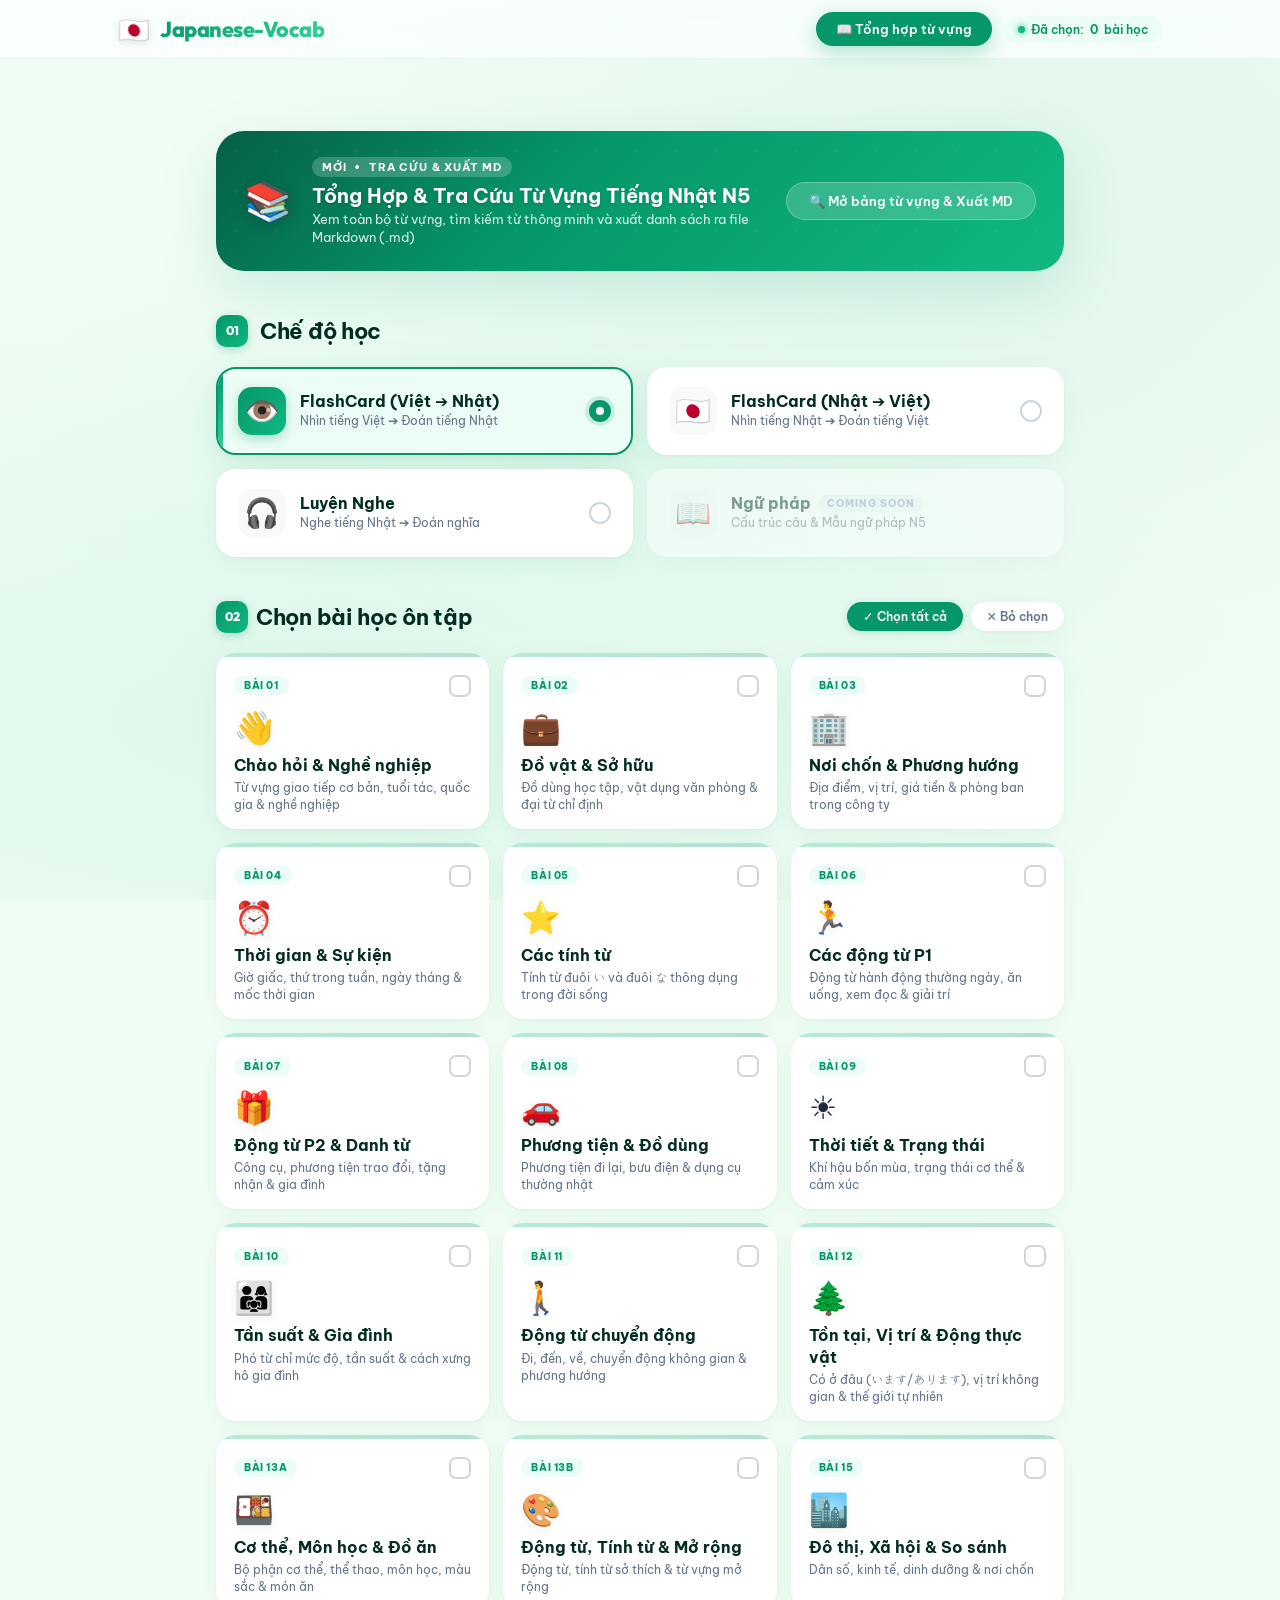
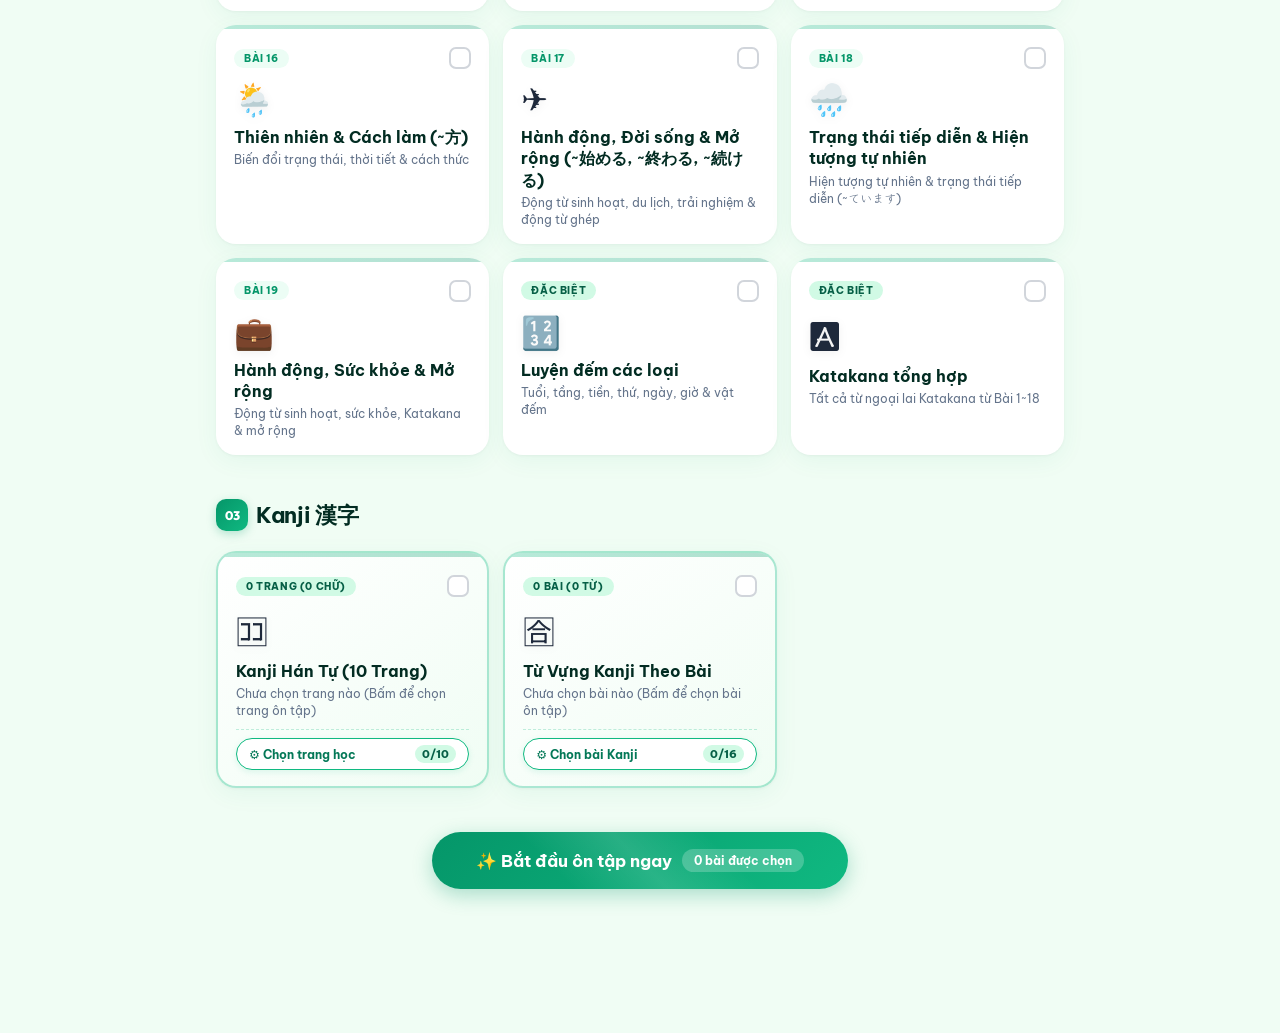
==== index.html @ f149bf81 "feat: cap nhat bo tu vung Kanji theo bai 1-24 chuan tai lieu moi (547 tu)" ====
<!DOCTYPE html>
<html lang="vi">
<head>
    <meta charset="UTF-8">
    <meta name="viewport" content="width=device-width, initial-scale=1.0">
    <title>Japanese-Vocab | Khảo Từ Vựng Tiếng Nhật</title>
    
    <!-- Google Fonts -->
    <link rel="preconnect" href="https://fonts.googleapis.com">
    <link rel="preconnect" href="https://fonts.gstatic.com" crossorigin>
    <link href="https://fonts.googleapis.com/css2?family=Be+Vietnam+Pro:ital,wght@0,400;0,500;0,600;0,700;0,800;1,400&family=Klee+One:wght@400;600&family=Noto+Sans+JP:wght@400;500;700&family=Outfit:wght@500;600;700;800&display=swap" rel="stylesheet">

    <!-- Stylesheet -->
    <link rel="stylesheet" href="css/style.css?v=20261011">

    <!-- Vocabulary Data Files -->
    <script src="js/data/chuong1.js?v=20260903"></script>
    <script src="js/data/chuong2.js?v=20260903"></script>
    <script src="js/data/chuong3.js?v=20260903"></script>
    <script src="js/data/chuong4.js?v=20260908"></script>
    <script src="js/data/chuong5.js?v=20260908"></script>
    <script src="js/data/chuong6.js?v=20260903"></script>
    <script src="js/data/chuong7.js?v=20260903"></script>
    <script src="js/data/chuong8.js?v=20260903"></script>
    <script src="js/data/chuong9.js?v=20260903"></script>
    <script src="js/data/chuong10.js?v=20260903"></script>
    <script src="js/data/chuong11.js?v=20260903"></script>
    <script src="js/data/chuong12.js?v=20260909"></script>
    <script src="js/data/chuong13a.js?v=20260903"></script>
    <script src="js/data/chuong13b.js?v=20260909"></script>
    <script src="js/data/chuong15.js?v=20260903"></script>
    <script src="js/data/chuong16.js?v=20260903"></script>
    <script src="js/data/chuong17.js?v=20260914"></script>
    <script src="js/data/chuong18.js?v=20260915"></script>
    <script src="js/data/chuong19.js?v=20260917"></script>
    <script src="js/data/dem.js?v=20260903"></script>
    <script src="js/data/kanji0.js?v=20260903"></script>
    <script src="js/data/kanji1.js?v=20260903"></script>
    <script src="js/data/kanji2.js?v=20260903"></script>
    <script src="js/data/kanji3.js?v=20260903"></script>
    <script src="js/data/kanji4.js?v=20260903"></script>
    <script src="js/data/kanji5.js?v=20260903"></script>
    <script src="js/data/kanji6.js?v=20260903"></script>
    <script src="js/data/kanji7.js?v=20260903"></script>
    <script src="js/data/kanji8.js?v=20260903"></script>
    <script src="js/data/kanji9.js?v=20260923"></script>
    <script src="js/data/kanji_lessons.js?v=20261011"></script>
    <script src="js/data/kata.js?v=20260903"></script>
    <script src="js/data/chapters.js?v=20261011"></script>
    <script src="js/kanji-hub.js?v=20260908"></script>
    <script src="js/kanji-lesson-hub.js?v=20261011"></script>
</head>
<body>

<!-- Header Navigation -->
<header class="app-header">
    <div class="header-container">
        <div class="brand">
            <span class="brand-logo">🇯🇵</span>
            <h1 class="brand-name">Japanese-Vocab</h1>
        </div>
        <div class="header-right">
            <button type="button" class="nav-vocab-btn" onclick="openVocabSummaryModal()" title="Tra cứu từ vựng & Xuất MD">
                📖 Tổng hợp từ vựng
            </button>
            <div class="header-status" id="selected-count-badge">
                <span class="status-dot"></span> Đã chọn: <strong id="count-num">0</strong> bài học
            </div>
        </div>
    </div>
</header>

<div class="container">
    <!-- Menu View -->
    <div class="menu-container" id="menu">
        
        <!-- Summary Quick Banner -->
        <div class="vocab-summary-banner" onclick="openVocabSummaryModal()">
            <div class="banner-icon-wrap">📚</div>
            <div class="banner-info">
                <div class="banner-badge flex-align gap-8">
                    <span>MỚI</span>
                    <span>•</span>
                    <span>Tra cứu & Xuất MD</span>
                </div>
                <h3 class="banner-title">Tổng Hợp & Tra Cứu Từ Vựng Tiếng Nhật N5</h3>
                <p class="banner-desc">Xem toàn bộ từ vựng, tìm kiếm từ thông minh và xuất danh sách ra file Markdown (.md)</p>
            </div>
            <button type="button" class="banner-action-btn">🔍 Mở bảng từ vựng & Xuất MD</button>
        </div>

        <!-- Section 1: Mode Selection -->
        <div class="section-block">
            <div class="section-title-wrap">
                <span class="section-badge">01</span>
                <h3 class="section-heading">Chế độ học</h3>
            </div>
            
            <div class="mode-grid">
                <!-- Mode 1: VN -> JP -->
                <label class="mode-card active">
                    <input type="radio" name="studyMode" value="flashcard" checked onchange="updateSelectedCount()">
                    <div class="mode-card-inner">
                        <div class="mode-icon">👁️</div>
                        <div class="mode-info">
                            <div class="mode-title">FlashCard (Việt ➔ Nhật)</div>
                            <div class="mode-desc">Nhìn tiếng Việt ➔ Đoán tiếng Nhật</div>
                        </div>
                        <div class="radio-indicator"></div>
                    </div>
                </label>
                
                <!-- Mode 2: JP -> VN -->
                <label class="mode-card">
                    <input type="radio" name="studyMode" value="jp_to_vn" onchange="updateSelectedCount()">
                    <div class="mode-card-inner">
                        <div class="mode-icon">🇯🇵</div>
                        <div class="mode-info">
                            <div class="mode-title">FlashCard (Nhật ➔ Việt)</div>
                            <div class="mode-desc">Nhìn tiếng Nhật ➔ Đoán tiếng Việt</div>
                        </div>
                        <div class="radio-indicator"></div>
                    </div>
                </label>

                <!-- Mode 3: Listening -->
                <label class="mode-card">
                    <input type="radio" name="studyMode" value="listening" onchange="updateSelectedCount()">
                    <div class="mode-card-inner">
                        <div class="mode-icon">🎧</div>
                        <div class="mode-info">
                            <div class="mode-title">Luyện Nghe</div>
                            <div class="mode-desc">Nghe tiếng Nhật ➔ Đoán nghĩa</div>
                        </div>
                        <div class="radio-indicator"></div>
                    </div>
                </label>

                <!-- Mode 4: Grammar (Coming Soon) -->
                <div class="mode-card disabled-card">
                    <div class="mode-card-inner">
                        <div class="mode-icon">📖</div>
                        <div class="mode-info">
                            <div class="mode-title flex-align gap-8">
                                Ngữ pháp
                                <span class="coming-soon-badge">COMING SOON</span>
                            </div>
                            <div class="mode-desc">Cấu trúc câu & Mẫu ngữ pháp N5</div>
                        </div>
                    </div>
                </div>
            </div>
        </div>

        <!-- Section 2: Chapter Selection -->
        <div class="section-block">
            <div class="section-title-wrap flex-between">
                <div class="flex-align gap-8">
                    <span class="section-badge">02</span>
                    <h3 class="section-heading">Chọn bài học ôn tập</h3>
                </div>
                <div class="select-all-bar">
                    <button type="button" class="mini-btn btn-mint" onclick="toggleSelectAll(true)">✓ Chọn tất cả</button>
                    <button type="button" class="mini-btn btn-ghost" onclick="toggleSelectAll(false)">✕ Bỏ chọn</button>
                </div>
            </div>

            <!-- Dynamic Chapter Grid (Từ vựng + Đếm số + Katakana) -->
            <div class="chapter-grid" id="chapter-options">
                <!-- Được render tự động từ js/data/chapters.js -->
            </div>
        </div>

        <!-- Section 3: Kanji -->
        <div class="section-block">
            <div class="section-title-wrap">
                <div class="flex-align gap-8">
                    <span class="section-badge">03</span>
                    <h3 class="section-heading">Kanji 漢字</h3>
                </div>
            </div>

            <!-- Dynamic Kanji Grid (Kanji Trang + Kanji Bài) -->
            <div class="chapter-grid" id="kanji-section-options">
                <!-- Được render tự động từ js/data/chapters.js -->
            </div>
        </div>

        <!-- Floating Start Action Bar -->
        <div class="action-footer">
            <button type="button" class="start-btn-main" onclick="startReview()">
                <span class="btn-text">✨ Bắt đầu ôn tập ngay</span>
                <span class="btn-badge" id="start-count-badge">0 bài được chọn</span>
            </button>
        </div>
    </div>

    <!-- Flashcard Interface -->
    <div class="card" id="flashcard" onmousedown="handleCardMouseDown(event)" ontouchstart="handleCardTouchStart(event)" onclick="handleCardClick(event)">
        <div class="header-bar" id="flashcard-header">
            <button type="button" class="back-menu-btn" onclick="returnToMenu(event)">⬅ Menu chọn bài</button>
            <div class="progress" id="progress">Câu 0/0</div>
            <button type="button" id="star-btn" class="star-btn" onclick="toggleMark(event)" title="Đánh dấu câu này (Phím M)">☆</button>
        </div>
        
        <div id="flashcard-content">
            <div class="word-vn" id="word-vn">Đang tải...</div>

            <div class="listen-prompt" id="listen-prompt" style="display: none;" onclick="playAudio(event)">
                <div class="big-icon">🔊</div>
                <div class="small-text">Bấm để nghe lại phát âm</div>
            </div>
            
            <div class="answer-box">
                <div class="word-jp" id="word-jp" style="display: none;"></div>
                <button type="button" class="speak-btn" id="speak-btn" style="display: none;" onclick="playAudio(event)" title="Nghe phát âm">🔊 Phát âm</button>
            </div>
            
            <div class="button-group">
                <button type="button" class="btn btn-prev" id="prev-btn" onclick="prevQuestion(event)">Quay lại</button>
                <button type="button" class="btn btn-main" id="action-btn" onclick="handleActionClick(event)">Xem đáp án</button>
            </div>
            
            <div class="hint">💡 Phím tắt: Bấm <b>Enter / Mũi tên phải</b> để đi tiếp. Bấm <b>Mũi tên trái</b> để quay lại. Bấm <b>M</b> để đánh dấu sao (★).</div>
        </div>

        <!-- End Screen -->
        <div id="end-screen">
            <h2>🎉 Hoàn thành xuất sắc!</h2>
            <p>Bạn đã hoàn thành xong bộ từ vựng đã chọn.</p>
            <div class="end-actions">
                <button type="button" class="start-btn-main" onclick="restartAll(event)">🔄 Ôn lại bộ này từ đầu</button>
                <button type="button" class="start-btn-main btn-star-marked" id="btn-review-marked" onclick="reviewMarked(event)" style="display: none;">⭐ Ôn lại câu đã đánh dấu (0)</button>
                <button type="button" class="start-btn-main btn-secondary" onclick="returnToMenu(event)">🏠 Trở về Menu chọn bài</button>
            </div>
        </div>
    </div>
</div>

<!-- Kanji Page Selector & Wheel Hub Modal -->
<div class="modal-overlay" id="kanji-selector-modal" style="display: none;" onclick="closeKanjiModalOnOverlay(event)">
    <div class="modal-card kanji-modal-card" onclick="event.stopPropagation()" onmousedown="event.stopPropagation()" ontouchstart="event.stopPropagation()">
        <!-- Modal Header -->
        <div class="modal-header">
            <div class="modal-title-group">
                <div class="modal-title-icon kanji-header-icon">🈁</div>
                <div>
                    <h2 class="modal-heading">Kho Hán Tự Kanji N5 & Đông Du</h2>
                    <p class="modal-subheading">Chọn các trang bạn muốn ôn tập • 10 trang chuyên đề (541 chữ Hán)</p>
                </div>
            </div>
            <button type="button" class="modal-close-btn" onclick="closeKanjiModal()" title="Đóng cửa sổ">✕</button>
        </div>

        <!-- Kanji Modal Toolbar -->
        <div class="kanji-modal-toolbar">
            <div class="kanji-modal-stats">
                <span class="km-stat-icon">📌</span>
                <span>Trạng thái: <b id="kanji-modal-selected-count">10 / 10 trang (541 chữ)</b></span>
            </div>
            <div class="kanji-modal-quick-actions">
                <button type="button" class="km-btn km-btn-select-all" onclick="selectAllKanjiModalPages(true)">✨ Chọn tất cả 10 trang</button>
                <button type="button" class="km-btn km-btn-deselect" onclick="selectAllKanjiModalPages(false)">🧹 Bỏ chọn tất cả</button>
            </div>
        </div>

        <!-- Kanji Pages Wheel & Interactive Grid -->
        <div class="kanji-modal-body">
            <div class="kanji-wheel-grid" id="kanji-wheel-grid">
                <!-- Rendered dynamically by js/kanji-hub.js -->
            </div>
        </div>

        <!-- Kanji Modal Footer -->
        <div class="kanji-modal-footer">
            <button type="button" class="km-footer-btn km-btn-close" onclick="closeKanjiModal()">Đóng</button>
            <button type="button" class="km-footer-btn km-btn-save" onclick="closeKanjiModal()">✅ Xác nhận lựa chọn</button>
            <button type="button" class="km-footer-btn km-btn-start" onclick="startStudyFromKanjiModal()">🚀 Bắt đầu ôn tập ngay</button>
        </div>
    </div>
</div>

<!-- Kanji Lesson Selector & Wheel Hub Modal -->
<div class="modal-overlay" id="kanji-lesson-modal" style="display: none;" onclick="closeKanjiLessonModalOnOverlay(event)">
    <div class="modal-card kanji-modal-card" onclick="event.stopPropagation()" onmousedown="event.stopPropagation()" ontouchstart="event.stopPropagation()">
        <!-- Modal Header -->
        <div class="modal-header">
            <div class="modal-title-group">
                <div class="modal-title-icon kanji-header-icon" style="background: linear-gradient(135deg, #0d9488, #14b8a6) !important;">🈴</div>
                <div>
                    <h2 class="modal-heading">Kho Từ Vựng Kanji Theo Bài (Đông Du)</h2>
                    <p class="modal-subheading">Chọn các bài học bạn muốn ôn tập • 16 bài chuyên đề (547 từ vựng Hán tự)</p>
                </div>
            </div>
            <button type="button" class="modal-close-btn" onclick="closeKanjiLessonModal()" title="Đóng cửa sổ">✕</button>
        </div>

        <!-- Kanji Modal Toolbar -->
        <div class="kanji-modal-toolbar">
            <div class="kanji-modal-stats">
                <span class="km-stat-icon">📌</span>
                <span>Trạng thái: <b id="kanji-lesson-modal-selected-count">16 / 16 bài (547 từ Hán tự)</b></span>
            </div>
            <div class="kanji-modal-quick-actions">
                <button type="button" class="km-btn km-btn-select-all" onclick="selectAllKanjiLessonCards(true)">✨ Chọn tất cả 16 bài</button>
                <button type="button" class="km-btn km-btn-deselect" onclick="selectAllKanjiLessonCards(false)">🧹 Bỏ chọn tất cả</button>
            </div>
        </div>

        <!-- Kanji Lessons Interactive Grid -->
        <div class="kanji-modal-body">
            <div class="kanji-wheel-grid" id="kanji-lesson-wheel-grid">
                <!-- Rendered dynamically by js/kanji-lesson-hub.js -->
            </div>
        </div>

        <!-- Kanji Modal Footer -->
        <div class="kanji-modal-footer">
            <button type="button" class="km-footer-btn km-btn-close" onclick="closeKanjiLessonModal()">Đóng</button>
            <button type="button" class="km-footer-btn km-btn-save" onclick="closeKanjiLessonModal()">✅ Xác nhận lựa chọn</button>
            <button type="button" class="km-footer-btn km-btn-start" onclick="startStudyFromKanjiLessonModal()">🚀 Bắt đầu ôn tập ngay</button>
        </div>
    </div>
</div>

<!-- Vocabulary Summary & Search Modal -->
<div class="modal-overlay" id="vocab-summary-modal" style="display: none;" onclick="closeVocabSummaryOnOverlay(event)">
    <div class="modal-card" onclick="event.stopPropagation()" onmousedown="event.stopPropagation()" ontouchstart="event.stopPropagation()">
        <!-- Modal Header -->
        <div class="modal-header">
            <div class="modal-title-group">
                <div class="modal-title-icon">📖</div>
                <div>
                    <h2 class="modal-heading">Tổng Hợp & Tra Cứu Từ Vựng</h2>
                    <p class="modal-subheading">Tìm kiếm từ vựng tiếng Nhật, nghe phát âm & xuất file Markdown (.md)</p>
                </div>
            </div>
            <button type="button" class="modal-close-btn" onclick="closeVocabSummaryModal()" title="Đóng cửa sổ">✕</button>
        </div>

        <!-- Modal Toolbar -->
        <div class="modal-toolbar">
            <!-- Search Box -->
            <div class="search-input-box" onclick="document.getElementById('vocab-search-input').focus()">
                <span class="search-icon">🔍</span>
                <input type="text" id="vocab-search-input" placeholder="Tìm kiếm từ vựng (sensei, watashi, thầy giáo, 先生, せんせい...)" autocomplete="off" autocapitalize="off" spellcheck="false" oninput="handleVocabSearchInput()">
                <button type="button" class="search-clear-btn" id="search-clear-btn" onclick="clearVocabSearch(event)" style="display: none;" title="Xóa từ khóa">✕</button>
            </div>

            <!-- Filter Chapter Select -->
            <div class="filter-select-box">
                <select id="vocab-chapter-filter" onchange="filterVocabTable(true)">
                    <!-- Được render tự động từ js/data/chapters.js -->
                </select>
            </div>

            <!-- Action Buttons -->
            <div class="toolbar-actions">
                <button type="button" class="btn-md-export" onclick="exportVocabToMarkdown()">
                    <span>📥</span> Xuất File .MD
                </button>
                <button type="button" class="btn-md-copy" onclick="copyVocabMarkdown()">
                    <span>📋</span> Copy MD
                </button>
            </div>
        </div>

        <!-- Info Bar -->
        <div class="modal-info-bar">
            <span id="vocab-count-info" class="count-badge-text">Đang tải dữ liệu...</span>
            <span class="tip-sound-text">💡 Bấm biểu tượng 🔊 bên cạnh từ để nghe phát âm chuẩn</span>
        </div>

        <!-- Table Container -->
        <div class="vocab-table-wrapper">
            <table class="vocab-data-table">
                <thead>
                    <tr>
                        <th style="width: 55px; text-align: center;">STT</th>
                        <th style="width: 140px;">Bài học</th>
                        <th>Tiếng Nhật</th>
                        <th>Nghĩa Tiếng Việt</th>
                        <th style="width: 75px; text-align: center;">Phát âm</th>
                    </tr>
                </thead>
                <tbody id="vocab-table-body">
                    <!-- Dynamic vocabulary rows -->
                </tbody>
            </table>

            <!-- Empty Search Results -->
            <div class="vocab-empty-view" id="vocab-empty-state" style="display: none;">
                <div class="empty-emoji">🔍</div>
                <h4>Không tìm thấy từ vựng nào</h4>
                <p>Thử tìm với từ khóa khác hoặc chuyển sang bài học khác.</p>
            </div>
        </div>
    </div>
</div>

<!-- Application Core Scripts -->
<script src="js/audio.js?v=20260908"></script>
<script src="js/study.js?v=20261011"></script>
<script src="js/summary.js?v=20261011"></script>
<script src="js/app.js?v=20261011"></script>

</body>
</html>
---- css/style.css ----
/* ==========================================================================
   Japanese-Vocab — Premium Emerald Edition
   A completely fresh redesign with modern visual language
   ========================================================================== */

@import url('https://fonts.googleapis.com/css2?family=Be+Vietnam+Pro:ital,wght@0,400;0,500;0,600;0,700;0,800;1,400&family=Klee+One:wght@400;600&family=Noto+Sans+JP:wght@400;500;700&family=Outfit:wght@500;600;700;800&display=swap');

/* --------------------------------------------------------------------------
   1. Design Tokens
   -------------------------------------------------------------------------- */
:root {
    --primary: #059669;
    --primary-hover: #047857;
    --primary-light: #ecfdf5;
    --primary-subtle: rgba(5, 150, 105, 0.08);
    --accent: #10b981;
    --accent-light: #34d399;
    --accent-glow: rgba(16, 185, 129, 0.25);

    --bg-body: #f0fdf4;
    --bg-card: #ffffff;
    --bg-inset: #f8faf9;
    --text-heading: #022c22;
    --text-body: #1e293b;
    --text-muted: #64748b;
    --text-subtle: #94a3b8;
    --border-soft: rgba(5, 150, 105, 0.10);

    /* Typography Tokens */
    --font-vietnamese: 'Be Vietnam Pro', system-ui, -apple-system, BlinkMacSystemFont, 'Segoe UI', Roboto, 'Helvetica Neue', Arial, sans-serif;
    --font-japanese: 'Klee One', 'Noto Sans JP', 'Yu Gothic UI', 'Yu Gothic', 'Meiryo', 'Hiragino Sans', sans-serif;

    --radius-sm: 12px;
    --radius-md: 20px;
    --radius-lg: 28px;
    --radius-pill: 100px;

    --shadow-card: 0 1px 3px rgba(0,0,0,0.04), 0 6px 24px rgba(5,150,105,0.06);
    --shadow-card-hover: 0 12px 40px rgba(5,150,105,0.12), 0 2px 8px rgba(0,0,0,0.04);
    --shadow-float: 0 20px 60px rgba(5,150,105,0.15);
    --shadow-btn: 0 6px 20px rgba(5,150,105,0.30);
    --shadow-btn-hover: 0 10px 35px rgba(5,150,105,0.40);
    --shadow-inset: inset 0 2px 4px rgba(0,0,0,0.03);
}

/* --------------------------------------------------------------------------
   2. Reset & Base
   -------------------------------------------------------------------------- */
*, *::before, *::after {
    box-sizing: border-box;
    margin: 0;
    padding: 0;
}

html { scroll-behavior: smooth; }

body {
    font-family: var(--font-vietnamese), var(--font-japanese);
    color: var(--text-body);
    min-height: 100vh;
    user-select: none;
    -webkit-user-select: none;
    -webkit-font-smoothing: antialiased;

    /* ── Animated mesh gradient background ── */
    background:
        radial-gradient(ellipse 80% 50% at 20% 80%, rgba(16,185,129,0.08), transparent),
        radial-gradient(ellipse 60% 60% at 80% 20%, rgba(5,150,105,0.06), transparent),
        radial-gradient(ellipse 50% 40% at 50% 50%, rgba(52,211,153,0.04), transparent),
        var(--bg-body);
    background-attachment: fixed;
}

/* Hide native inputs inside our custom cards */
.mode-card input[type="radio"],
.product-card input[type="checkbox"] {
    position: absolute;
    opacity: 0;
    width: 0;
    height: 0;
    pointer-events: none;
}

button, input, select, textarea, label {
    font-family: inherit;
}

::selection {
    background: var(--primary);
    color: #ffffff;
}

::-moz-selection {
    background: var(--primary);
    color: #ffffff;
}

/* ── Scrollbar ── */
::-webkit-scrollbar { width: 5px; }
::-webkit-scrollbar-track { background: transparent; }
::-webkit-scrollbar-thumb { background: var(--accent); border-radius: 10px; }
::-webkit-scrollbar-thumb:hover { background: var(--primary); }

/* ── Utilities ── */
.flex-between { display: flex; justify-content: space-between; align-items: center; }
.flex-align   { display: flex; align-items: center; }
.gap-8        { gap: 8px; }

/* --------------------------------------------------------------------------
   3. Header — Floating Glass Bar
   -------------------------------------------------------------------------- */
.app-header {
    position: sticky;
    top: 0;
    z-index: 100;
    background: rgba(255,255,255,0.72);
    backdrop-filter: saturate(180%) blur(20px);
    -webkit-backdrop-filter: saturate(180%) blur(20px);
    border-bottom: 1px solid rgba(5,150,105,0.08);
}

.header-container {
    max-width: 1100px;
    margin: 0 auto;
    padding: 12px 28px;
    display: flex;
    justify-content: space-between;
    align-items: center;
}

.brand {
    display: flex;
    align-items: center;
    gap: 10px;
}

.brand-logo {
    font-size: 1.6rem;
    filter: drop-shadow(0 2px 4px rgba(0,0,0,0.1));
}

.brand-name {
    font-family: 'Outfit', var(--font-vietnamese);
    font-size: 1.35rem;
    font-weight: 800;
    letter-spacing: -0.5px;
    background: linear-gradient(135deg, var(--primary) 0%, var(--accent-light) 100%);
    -webkit-background-clip: text;
    -webkit-text-fill-color: transparent;
}

.header-right {
    display: flex;
    align-items: center;
    gap: 12px;
}

.nav-vocab-btn {
    background: var(--primary);
    color: #fff;
    border: none;
    padding: 9px 20px;
    border-radius: var(--radius-pill);
    font-size: 0.82rem;
    font-weight: 600;
    cursor: pointer;
    transition: all 0.25s;
    box-shadow: var(--shadow-btn);
    display: flex;
    align-items: center;
    gap: 6px;
    white-space: nowrap;
}

.nav-vocab-btn:hover {
    background: var(--primary-hover);
    box-shadow: var(--shadow-btn-hover);
    transform: translateY(-1px);
}

.header-status {
    display: flex;
    align-items: center;
    gap: 6px;
    font-size: 0.78rem;
    font-weight: 600;
    color: var(--primary);
    background: var(--primary-light);
    padding: 6px 14px;
    border-radius: var(--radius-pill);
}

.status-dot {
    width: 7px;
    height: 7px;
    border-radius: 50%;
    background: var(--accent);
    box-shadow: 0 0 6px var(--accent);
    animation: pulse-dot 2s infinite;
}

@keyframes pulse-dot {
    0%, 100% { opacity: 1; }
    50% { opacity: 0.4; }
}

/* --------------------------------------------------------------------------
   4. Main Container
   -------------------------------------------------------------------------- */
.container, .menu-container {
    max-width: 960px;
    margin: 0 auto;
    padding: 36px 28px 60px;
}

/* --------------------------------------------------------------------------
   5. Vocab Summary Banner — Gradient Glass Card
   -------------------------------------------------------------------------- */
.vocab-summary-banner {
    position: relative;
    display: flex;
    align-items: center;
    gap: 20px;
    padding: 24px 28px;
    margin-bottom: 44px;
    border-radius: var(--radius-lg);
    background: linear-gradient(135deg, #065f46 0%, #059669 40%, #10b981 100%);
    color: #fff;
    cursor: pointer;
    overflow: hidden;
    box-shadow: var(--shadow-float);
    transition: transform 0.3s, box-shadow 0.3s;
}

.vocab-summary-banner::before {
    content: '';
    position: absolute;
    inset: 0;
    background: url("data:image/svg+xml,%3Csvg width='40' height='40' viewBox='0 0 40 40' xmlns='http://www.w3.org/2000/svg'%3E%3Cg fill='%23ffffff' fill-opacity='0.04'%3E%3Ccircle cx='20' cy='20' r='2'/%3E%3C/g%3E%3C/svg%3E");
    pointer-events: none;
}

.vocab-summary-banner:hover {
    transform: translateY(-3px) scale(1.005);
    box-shadow: 0 24px 60px rgba(5,150,105,0.25);
}

.banner-icon-wrap {
    font-size: 2.4rem;
    flex-shrink: 0;
    filter: drop-shadow(0 2px 8px rgba(0,0,0,0.2));
}

.banner-info { flex: 1; }

.banner-badge {
    display: inline-flex;
    font-size: 0.68rem;
    font-weight: 700;
    letter-spacing: 0.8px;
    text-transform: uppercase;
    background: rgba(255,255,255,0.20);
    padding: 3px 10px;
    border-radius: var(--radius-pill);
    margin-bottom: 6px;
}

.banner-title {
    font-family: var(--font-vietnamese);
    font-size: 1.25rem;
    font-weight: 700;
    margin-bottom: 2px;
    text-shadow: 0 1px 3px rgba(0,0,0,0.15);
}

.banner-desc {
    font-size: 0.82rem;
    opacity: 0.85;
    line-height: 1.4;
}

.banner-action-btn {
    background: rgba(255,255,255,0.18);
    border: 1px solid rgba(255,255,255,0.25);
    color: #fff;
    padding: 10px 22px;
    border-radius: var(--radius-pill);
    font-size: 0.82rem;
    font-weight: 600;
    cursor: pointer;
    white-space: nowrap;
    flex-shrink: 0;
    transition: all 0.25s;
    backdrop-filter: blur(4px);
}

.banner-action-btn:hover {
    background: rgba(255,255,255,0.30);
    transform: scale(1.03);
}

/* --------------------------------------------------------------------------
   6. Section Blocks
   -------------------------------------------------------------------------- */
.section-block {
    margin-bottom: 44px;
}

.section-title-wrap {
    display: flex;
    align-items: center;
    gap: 12px;
    margin-bottom: 20px;
    flex-wrap: wrap;
}

.section-badge {
    width: 32px;
    height: 32px;
    display: grid;
    place-items: center;
    background: linear-gradient(135deg, var(--primary), var(--accent));
    color: #fff;
    border-radius: 10px;
    font-family: 'Outfit', var(--font-vietnamese);
    font-size: 0.78rem;
    font-weight: 800;
    box-shadow: 0 3px 10px rgba(5,150,105,0.25);
}

.section-heading {
    font-family: var(--font-vietnamese);
    font-size: 1.35rem;
    font-weight: 700;
    color: var(--text-heading);
    letter-spacing: -0.3px;
}

/* --------------------------------------------------------------------------
   7. Mode Selection Cards — Horizontal Pills
   -------------------------------------------------------------------------- */
.mode-grid {
    display: grid;
    grid-template-columns: repeat(2, 1fr);
    gap: 14px;
}

.mode-card {
    position: relative;
    background: var(--bg-card);
    border: 2px solid transparent;
    border-radius: var(--radius-md);
    padding: 18px 20px;
    cursor: pointer;
    transition: all 0.3s cubic-bezier(0.22, 1, 0.36, 1);
    box-shadow: var(--shadow-card);
    overflow: hidden;
}

.mode-card::after {
    content: '';
    position: absolute;
    top: 0; left: 0; bottom: 0;
    width: 0;
    background: linear-gradient(180deg, var(--primary), var(--accent-light));
    border-radius: var(--radius-md) 0 0 var(--radius-md);
    transition: width 0.3s;
}

.mode-card:hover:not(.disabled-card) {
    box-shadow: var(--shadow-card-hover);
    transform: translateY(-3px);
}

.mode-card.active {
    border-color: var(--primary);
    background: var(--primary-light);
    box-shadow: var(--shadow-card-hover);
}

.mode-card.active::after {
    width: 5px;
}

.mode-card-inner {
    display: flex;
    align-items: center;
    gap: 14px;
    position: relative;
    z-index: 1;
}

.mode-icon {
    font-size: 1.8rem;
    width: 48px;
    height: 48px;
    display: grid;
    place-items: center;
    background: var(--bg-inset);
    border-radius: 14px;
    flex-shrink: 0;
    transition: all 0.3s;
}

.mode-card.active .mode-icon {
    background: linear-gradient(135deg, var(--primary), var(--accent));
    box-shadow: 0 4px 12px rgba(5,150,105,0.3);
}

.mode-info { flex: 1; min-width: 0; }

.mode-title {
    font-family: var(--font-vietnamese);
    font-size: 0.98rem;
    font-weight: 700;
    color: var(--text-heading);
    margin-bottom: 2px;
}

.mode-desc {
    font-size: 0.78rem;
    color: var(--text-muted);
    line-height: 1.35;
}

.radio-indicator {
    width: 22px;
    height: 22px;
    border-radius: 50%;
    border: 2.5px solid #cbd5e1;
    flex-shrink: 0;
    transition: all 0.25s;
    position: relative;
}

.mode-card.active .radio-indicator {
    border-color: var(--primary);
    background: var(--primary);
    box-shadow: 0 0 0 4px rgba(5,150,105,0.15);
}

.mode-card.active .radio-indicator::after {
    content: '';
    position: absolute;
    inset: 5px;
    background: #fff;
    border-radius: 50%;
}

.disabled-card {
    opacity: 0.45;
    cursor: not-allowed;
    pointer-events: none;
}

.coming-soon-badge {
    display: inline-block;
    font-size: 0.6rem;
    font-weight: 800;
    letter-spacing: 1px;
    color: var(--text-subtle);
    background: #f1f5f9;
    padding: 2px 8px;
    border-radius: var(--radius-pill);
    vertical-align: middle;
}

/* --------------------------------------------------------------------------
   8. Chapter Selection Cards — Elevated Cards with Accent Top Bar
   -------------------------------------------------------------------------- */
.select-all-bar {
    display: flex;
    gap: 8px;
}

.mini-btn {
    padding: 7px 16px;
    border-radius: var(--radius-pill);
    font-size: 0.78rem;
    font-weight: 600;
    cursor: pointer;
    border: none;
    transition: all 0.2s;
}

.btn-mint {
    background: var(--primary);
    color: #fff;
    box-shadow: 0 2px 8px rgba(5,150,105,0.2);
}
.btn-mint:hover {
    background: var(--primary-hover);
    box-shadow: 0 4px 12px rgba(5,150,105,0.3);
}

.btn-ghost {
    background: var(--bg-card);
    color: var(--text-muted);
    box-shadow: var(--shadow-card);
}
.btn-ghost:hover {
    color: var(--text-body);
    box-shadow: var(--shadow-card-hover);
}

.chapter-grid {
    display: grid;
    grid-template-columns: repeat(auto-fill, minmax(210px, 1fr));
    gap: 14px;
}

.product-card {
    position: relative;
    background: var(--bg-card);
    border: none;
    border-radius: var(--radius-md);
    padding: 0;
    cursor: pointer;
    box-shadow: var(--shadow-card);
    transition: all 0.35s cubic-bezier(0.22, 1, 0.36, 1);
    overflow: hidden;
}

/* ── Accent Top Bar ── */
.product-card::before {
    content: '';
    display: block;
    height: 4px;
    background: linear-gradient(90deg, var(--accent), var(--primary), var(--accent-light));
    background-size: 200%;
    opacity: 0.3;
    transition: opacity 0.3s;
}

.product-card:hover {
    transform: translateY(-5px);
    box-shadow: var(--shadow-card-hover);
}

.product-card:hover::before {
    opacity: 0.7;
}

.product-card.active {
    box-shadow: 0 0 0 2.5px var(--primary), var(--shadow-card-hover);
}

.product-card.active::before {
    opacity: 1;
    animation: shimmer 2s linear infinite;
}

@keyframes shimmer {
    0% { background-position: 200% 0; }
    100% { background-position: -200% 0; }
}

.card-content {
    padding: 18px 18px 16px;
}

.card-header-row {
    display: flex;
    justify-content: space-between;
    align-items: center;
    margin-bottom: 10px;
}

.chapter-tag {
    font-size: 0.65rem;
    font-weight: 800;
    letter-spacing: 0.6px;
    text-transform: uppercase;
    color: var(--primary);
    background: var(--primary-light);
    padding: 3px 10px;
    border-radius: var(--radius-pill);
}

.tag-emerald {
    color: #065f46;
    background: #d1fae5;
}

.card-checkbox {
    width: 22px;
    height: 22px;
    border-radius: 7px;
    border: 2.5px solid #d1d5db;
    display: grid;
    place-items: center;
    transition: all 0.2s;
    background: #fff;
    flex-shrink: 0;
}

.product-card:has(input:checked) .card-checkbox,
.product-card.active .card-checkbox {
    background: var(--primary);
    border-color: var(--primary);
    box-shadow: 0 2px 8px rgba(5,150,105,0.3);
}

.product-card:has(input:checked) .card-checkbox::after,
.product-card.active .card-checkbox::after {
    content: "✓";
    color: white;
    font-size: 12px;
    font-weight: 900;
    line-height: 1;
}

.card-icon {
    font-size: 2rem;
    margin-bottom: 8px;
    filter: drop-shadow(0 2px 4px rgba(0,0,0,0.06));
}

.card-title {
    font-family: var(--font-vietnamese);
    font-size: 1.02rem;
    font-weight: 700;
    color: var(--text-heading);
    margin-bottom: 3px;
    line-height: 1.3;
}

.card-desc {
    font-size: 0.76rem;
    color: var(--text-muted);
    line-height: 1.4;
}

/* --------------------------------------------------------------------------
   9. Start Button — Hero Pill
   -------------------------------------------------------------------------- */
.action-footer {
    margin-top: 8px;
    display: flex;
    justify-content: center;
    padding-bottom: 24px;
}

.start-btn-main {
    display: inline-flex;
    align-items: center;
    justify-content: center;
    gap: 10px;
    background: linear-gradient(135deg, var(--primary) 0%, var(--accent) 50%, var(--accent-light) 100%);
    background-size: 200% 200%;
    color: white;
    border: none;
    padding: 17px 44px;
    font-family: var(--font-vietnamese);
    font-size: 1.05rem;
    font-weight: 700;
    border-radius: var(--radius-pill);
    cursor: pointer;
    box-shadow: var(--shadow-btn);
    transition: all 0.3s;
    animation: btn-gradient 4s ease infinite;
    position: relative;
    overflow: hidden;
}

.start-btn-main::after {
    content: '';
    position: absolute;
    top: -50%; left: -50%;
    width: 200%; height: 200%;
    background: linear-gradient(45deg, transparent 40%, rgba(255,255,255,0.12) 50%, transparent 60%);
    animation: btn-shine 3s ease-in-out infinite;
}

@keyframes btn-gradient {
    0%, 100% { background-position: 0% 50%; }
    50% { background-position: 100% 50%; }
}

@keyframes btn-shine {
    0% { transform: translateX(-100%) rotate(25deg); }
    100% { transform: translateX(100%) rotate(25deg); }
}

.start-btn-main:hover {
    transform: translateY(-3px) scale(1.02);
    box-shadow: var(--shadow-btn-hover);
}

.start-btn-main:active {
    transform: translateY(0) scale(0.98);
}

.btn-text {
    position: relative;
    z-index: 1;
}

.btn-badge {
    position: relative;
    z-index: 1;
    background: rgba(255,255,255,0.22);
    padding: 4px 12px;
    border-radius: var(--radius-pill);
    font-size: 0.72rem;
    font-weight: 700;
}

.btn-secondary {
    background: var(--bg-card) !important;
    color: var(--text-body) !important;
    border: 2px solid var(--border-soft) !important;
    box-shadow: var(--shadow-card) !important;
    animation: none !important;
}
.btn-secondary:hover {
    border-color: var(--primary) !important;
    box-shadow: var(--shadow-card-hover) !important;
}

.btn-star-marked {
    background: linear-gradient(135deg, #f59e0b, #ef4444) !important;
    animation: none !important;
}

/* --------------------------------------------------------------------------
   10. Flashcard — Centered Stage Card
   -------------------------------------------------------------------------- */
.card {
    max-width: 680px;
    margin: 48px auto;
    padding: 0;
    background: var(--bg-card);
    border-radius: var(--radius-lg);
    box-shadow: var(--shadow-float);
    overflow: hidden;
    display: none;
    animation: card-enter 0.5s cubic-bezier(0.22, 1, 0.36, 1);
    position: relative;
    user-select: none;
    -webkit-user-select: none;
    touch-action: manipulation;
}

.card::before {
    content: '';
    display: block;
    height: 5px;
    background: linear-gradient(90deg, var(--primary), var(--accent), var(--accent-light), var(--primary));
    background-size: 300%;
    animation: shimmer 3s linear infinite;
}

@keyframes card-enter {
    from { opacity: 0; transform: translateY(30px) scale(0.97); }
    to   { opacity: 1; transform: translateY(0) scale(1); }
}

#flashcard-content, #end-screen {
    padding: 32px 36px;
}

.header-bar {
    display: flex;
    justify-content: space-between;
    align-items: center;
    padding: 16px 28px;
    background: var(--bg-inset);
    border-bottom: 1px solid rgba(0,0,0,0.04);
}

.back-menu-btn {
    background: none;
    border: 1.5px solid var(--border-soft);
    color: var(--text-muted);
    padding: 7px 16px;
    border-radius: var(--radius-pill);
    font-size: 0.82rem;
    font-weight: 600;
    cursor: pointer;
    transition: all 0.2s;
}
.back-menu-btn:hover {
    color: var(--primary);
    border-color: var(--primary);
    background: var(--primary-light);
}

.progress {
    font-family: var(--font-vietnamese);
    font-size: 0.85rem;
    font-weight: 600;
    color: var(--primary);
    background: var(--primary-light);
    padding: 5px 16px;
    border-radius: var(--radius-pill);
}

.star-btn {
    background: none;
    border: none;
    font-size: 1.6rem;
    cursor: pointer;
    transition: all 0.25s;
    color: #d1d5db;
}
.star-btn:hover {
    color: var(--star);
    transform: scale(1.2);
}
.star-btn.marked {
    color: var(--star);
    filter: drop-shadow(0 0 8px rgba(245,158,11,0.5));
    animation: star-pop 0.3s cubic-bezier(0.175, 0.885, 0.32, 1.275);
}

@keyframes star-pop {
    0% { transform: scale(1); }
    50% { transform: scale(1.4); }
    100% { transform: scale(1); }
}

.word-vn {
    font-family: var(--font-vietnamese);
    font-size: 2.7rem;
    font-weight: 700;
    color: var(--text-heading);
    text-align: center;
    justify-content: center;
    align-items: center;
    min-height: 80px;
    margin: 32px 0 16px;
    line-height: 1.3;
    letter-spacing: -0.2px;
    word-break: break-word;
    overflow-wrap: break-word;
    user-select: text;
    -webkit-user-select: text;
    -webkit-touch-callout: default;
    cursor: text;
}

.word-jp {
    font-family: var(--font-japanese);
    font-size: 3.3rem;
    font-weight: 600;
    text-align: center;
    color: var(--primary);
    margin: 8px 0 20px;
    letter-spacing: 1px;
    line-height: 1.35;
    animation: answer-reveal 0.4s ease-out;
    user-select: text;
    -webkit-user-select: text;
    -webkit-touch-callout: default;
    cursor: text;
}

/* ── Chế độ Nhật -> Việt: .word-vn chứa tiếng Nhật, .word-jp chứa tiếng Việt ── */
.card-mode-jp-to-vn .word-vn {
    font-family: var(--font-japanese);
    font-size: 3.3rem;
    font-weight: 600;
    letter-spacing: 1px;
}

.card-mode-jp-to-vn .word-jp {
    font-family: var(--font-vietnamese);
    font-size: 2.7rem;
    font-weight: 700;
    letter-spacing: -0.2px;
}

@keyframes answer-reveal {
    from { opacity: 0; transform: scale(0.9); }
    to   { opacity: 1; transform: scale(1); }
}

.listen-prompt {
    text-align: center;
    margin: 40px 0;
    display: flex;
    flex-direction: column;
    align-items: center;
    gap: 12px;
    cursor: pointer;
}

.big-icon {
    font-size: 3.5rem;
    animation: bounce-slow 2s ease-in-out infinite;
}

@keyframes bounce-slow {
    0%, 100% { transform: translateY(0); }
    50% { transform: translateY(-8px); }
}

.small-text {
    font-size: 0.82rem;
    color: var(--text-subtle);
}

.answer-box {
    text-align: center;
}

.speak-btn {
    display: inline-flex;
    align-items: center;
    gap: 8px;
    background: var(--primary-light);
    border: 1.5px solid var(--border-soft);
    color: var(--primary);
    padding: 10px 24px;
    border-radius: var(--radius-pill);
    font-size: 0.88rem;
    font-weight: 600;
    cursor: pointer;
    margin: 0 auto 24px;
    transition: all 0.25s;
}
.speak-btn:hover {
    background: var(--primary);
    color: #fff;
    box-shadow: var(--shadow-btn);
    transform: scale(1.03);
}

.button-group {
    display: flex;
    justify-content: center;
    gap: 14px;
    margin-bottom: 16px;
}

.btn {
    padding: 13px 32px;
    border-radius: var(--radius-pill);
    font-size: 0.92rem;
    font-weight: 700;
    cursor: pointer;
    border: none;
    transition: all 0.25s;
    font-family: var(--font-vietnamese);
}

.btn-prev {
    background: var(--bg-inset);
    color: var(--text-muted);
    border: 1.5px solid rgba(0,0,0,0.06);
}
.btn-prev:hover {
    background: #e2e8f0;
    color: var(--text-body);
}

.btn-main {
    background: var(--primary);
    color: white;
    box-shadow: var(--shadow-btn);
}
.btn-main:hover {
    background: var(--primary-hover);
    box-shadow: var(--shadow-btn-hover);
    transform: translateY(-2px);
}

.btn-finish {
    background: linear-gradient(135deg, #10b981, #34d399);
    box-shadow: 0 6px 20px rgba(16,185,129,0.35);
}

.hint {
    text-align: center;
    font-size: 0.76rem;
    color: var(--text-subtle);
    margin-top: 12px;
}

/* --------------------------------------------------------------------------
   11. End Screen
   -------------------------------------------------------------------------- */
#end-screen {
    display: none;
    text-align: center;
    padding: 48px 32px;
}

#end-screen h2 {
    font-family: var(--font-vietnamese);
    font-size: 2rem;
    font-weight: 800;
    background: linear-gradient(135deg, var(--primary), var(--accent-light));
    -webkit-background-clip: text;
    -webkit-text-fill-color: transparent;
    margin-bottom: 10px;
}

#end-screen p {
    font-size: 1rem;
    color: var(--text-muted);
    margin-bottom: 32px;
}

.end-actions {
    display: flex;
    flex-direction: column;
    align-items: center;
    gap: 12px;
    max-width: 420px;
    margin: 0 auto;
}

.end-actions .start-btn-main {
    width: 100%;
}

/* --------------------------------------------------------------------------
   12. Modal — Centered Overlay
   -------------------------------------------------------------------------- */
.modal-overlay {
    position: fixed;
    inset: 0;
    background: rgba(0,0,0,0.35);
    backdrop-filter: blur(6px);
    -webkit-backdrop-filter: blur(6px);
    z-index: 1000;
    display: flex;
    justify-content: center;
    align-items: center;
    padding: 32px;
}

.modal-card {
    background: var(--bg-card);
    border-radius: var(--radius-lg);
    width: 100%;
    max-width: 960px;
    max-height: 80vh;
    display: flex;
    flex-direction: column;
    box-shadow: 0 25px 80px rgba(0,0,0,0.15), 0 8px 20px rgba(5,150,105,0.08);
    animation: modal-pop 0.35s cubic-bezier(0.22, 1, 0.36, 1);
}

@keyframes modal-pop {
    from { opacity: 0; transform: scale(0.95) translateY(10px); }
    to   { opacity: 1; transform: scale(1) translateY(0); }
}

.modal-header {
    padding: 24px 28px 16px;
    display: flex;
    justify-content: space-between;
    align-items: flex-start;
}

.modal-title-group {
    display: flex;
    align-items: center;
    gap: 14px;
}

.modal-title-icon {
    width: 48px;
    height: 48px;
    display: grid;
    place-items: center;
    font-size: 1.4rem;
    background: var(--primary-light);
    border-radius: 14px;
}

.modal-heading {
    font-family: var(--font-vietnamese);
    font-size: 1.25rem;
    font-weight: 700;
    color: var(--text-heading);
}

.modal-subheading {
    font-size: 0.78rem;
    color: var(--text-muted);
    margin-top: 2px;
}

.modal-close-btn {
    width: 36px;
    height: 36px;
    display: grid;
    place-items: center;
    background: var(--bg-inset);
    border: none;
    border-radius: 10px;
    color: var(--text-muted);
    font-size: 1.1rem;
    cursor: pointer;
    transition: all 0.2s;
}
.modal-close-btn:hover {
    background: #fee2e2;
    color: #ef4444;
}

/* ── Modal Toolbar ── */
.modal-toolbar {
    padding: 0 28px 16px;
    display: grid;
    grid-template-columns: 1fr auto auto;
    gap: 12px;
    align-items: center;
}

.search-input-box {
    display: flex;
    align-items: center;
    background: var(--bg-inset);
    border: 1.5px solid rgba(0,0,0,0.05);
    border-radius: var(--radius-pill);
    padding: 9px 18px;
    transition: border-color 0.2s;
}
.search-input-box:focus-within {
    border-color: var(--primary);
    box-shadow: 0 0 0 3px rgba(5,150,105,0.08);
}

.search-icon {
    color: var(--text-subtle);
    margin-right: 8px;
    font-size: 0.9rem;
}

#vocab-search-input {
    background: transparent;
    border: none;
    outline: none;
    color: var(--text-body);
    font-size: 0.88rem;
    width: 100%;
}
#vocab-search-input::placeholder {
    color: var(--text-subtle);
}

.search-clear-btn {
    background: none;
    border: none;
    color: var(--text-subtle);
    cursor: pointer;
    font-size: 0.9rem;
    padding: 2px 6px;
    border-radius: 50%;
    transition: all 0.2s;
}
.search-clear-btn:hover {
    background: #fee2e2;
    color: #ef4444;
}

.filter-select-box select {
    background: var(--bg-inset);
    border: 1.5px solid rgba(0,0,0,0.05);
    color: var(--text-body);
    padding: 9px 16px;
    border-radius: var(--radius-pill);
    font-size: 0.82rem;
    font-weight: 500;
    outline: none;
    cursor: pointer;
    transition: border-color 0.2s;
    -webkit-appearance: none;
}
.filter-select-box select:focus {
    border-color: var(--primary);
}

.toolbar-actions {
    display: flex;
    gap: 8px;
}

.btn-md-export, .btn-md-copy {
    background: var(--bg-inset);
    border: 1.5px solid rgba(0,0,0,0.05);
    color: var(--text-body);
    padding: 9px 16px;
    border-radius: var(--radius-pill);
    font-size: 0.8rem;
    font-weight: 600;
    cursor: pointer;
    display: flex;
    align-items: center;
    gap: 5px;
    transition: all 0.2s;
    white-space: nowrap;
}
.btn-md-export:hover, .btn-md-copy:hover {
    background: var(--primary);
    color: #fff;
    border-color: var(--primary);
    box-shadow: var(--shadow-btn);
}

/* ── Info Bar ── */
.modal-info-bar {
    padding: 10px 28px;
    display: flex;
    justify-content: space-between;
    align-items: center;
    font-size: 0.78rem;
    background: var(--bg-inset);
    border-top: 1px solid rgba(0,0,0,0.04);
    border-bottom: 1px solid rgba(0,0,0,0.04);
}

.count-badge-text {
    font-weight: 700;
    color: var(--primary);
    background: var(--primary-light);
    padding: 3px 12px;
    border-radius: var(--radius-pill);
}

.tip-sound-text {
    color: var(--text-subtle);
}

/* ── Vocab Table ── */
.vocab-table-wrapper {
    flex: 1;
    overflow-y: auto;
}

.vocab-data-table {
    width: 100%;
    border-collapse: collapse;
    text-align: left;
}

.vocab-data-table th {
    position: sticky;
    top: 0;
    background: var(--bg-card);
    color: var(--text-subtle);
    font-size: 0.72rem;
    font-weight: 700;
    text-transform: uppercase;
    letter-spacing: 0.8px;
    padding: 14px 18px;
    border-bottom: 2px solid rgba(0,0,0,0.05);
    z-index: 5;
}

.vocab-data-table td {
    padding: 14px 18px;
    border-bottom: 1px solid rgba(0,0,0,0.03);
    font-size: 0.9rem;
    color: var(--text-body);
    vertical-align: middle;
    user-select: text;
    -webkit-user-select: text;
}

.vocab-data-table tbody tr {
    transition: background 0.15s;
}

.vocab-data-table tbody tr:hover {
    background: var(--primary-light);
}

.td-index {
    color: var(--text-subtle);
    font-weight: 600;
    font-size: 0.78rem;
    text-align: center;
    width: 40px;
}

.td-jp {
    font-family: var(--font-japanese);
    font-size: 1.15rem;
    font-weight: 600;
    color: var(--text-heading);
    letter-spacing: 0.3px;
}

.td-jp-romaji {
    font-size: 0.76rem;
    font-weight: 600;
    color: var(--primary);
    background: var(--primary-light);
    display: inline-block;
    padding: 1px 7px;
    border-radius: var(--radius-pill);
    letter-spacing: 0.3px;
    margin-top: 4px;
    font-family: 'Outfit', sans-serif;
}

.td-jp-sub {
    display: block;
    font-size: 0.82rem;
    color: var(--text-muted);
    font-family: var(--font-japanese);
    font-weight: 500;
    margin-top: 3px;
    letter-spacing: 0.2px;
}

.td-han-viet-tag {
    font-size: 0.76rem;
    font-weight: 700;
    color: var(--primary);
    background: var(--primary-light);
    display: inline-block;
    padding: 1px 7px;
    border-radius: var(--radius-pill);
    letter-spacing: 0.4px;
    margin-right: 6px;
    font-family: 'Outfit', sans-serif;
    vertical-align: middle;
}

.td-vn {
    font-family: var(--font-vietnamese);
    font-size: 0.98rem;
    color: var(--text-body);
    font-weight: 500;
    line-height: 1.45;
}

.td-audio {
    text-align: center;
    width: 50px;
}

/* ── Table Chapter Tags — Gemstone Colors ── */
.table-chapter-tag {
    display: inline-block;
    padding: 3px 9px;
    border-radius: var(--radius-pill);
    font-size: 0.68rem;
    font-weight: 700;
    letter-spacing: 0.3px;
    white-space: nowrap;
}

.table-chapter-tag.tag-chuong1  { background: #dbeafe; color: #1d4ed8; }
.table-chapter-tag.tag-chuong2  { background: #e0e7ff; color: #4338ca; }
.table-chapter-tag.tag-chuong3  { background: #fce7f3; color: #be185d; }
.table-chapter-tag.tag-chuong4  { background: #ffe4e6; color: #be123c; }
.table-chapter-tag.tag-chuong5  { background: #fef3c7; color: #b45309; }
.table-chapter-tag.tag-chuong6  { background: #fef9c3; color: #a16207; }
.table-chapter-tag.tag-chuong7  { background: #d1fae5; color: #047857; }
.table-chapter-tag.tag-chuong8  { background: #ccfbf1; color: #0f766e; }
.table-chapter-tag.tag-chuong9  { background: #e0f2fe; color: #0369a1; }
.table-chapter-tag.tag-chuong10 { background: #ede9fe; color: #6d28d9; }
.table-chapter-tag.tag-chuong11 { background: #fff1f2; color: #e11d48; }
.table-chapter-tag.tag-chuong12 { background: #ecfdf5; color: #059669; }
.table-chapter-tag.tag-chuong13a { background: #fee2e2; color: #dc2626; }
.table-chapter-tag.tag-chuong13b { background: #fdf2f8; color: #db2777; }
.table-chapter-tag.tag-chuong15 { background: #cffafe; color: #0891b2; }
.table-chapter-tag.tag-chuong16 { background: #f3e8ff; color: #7c3aed; }
.table-chapter-tag.tag-chuong17 { background: #e0f2fe; color: #0284c7; }
.table-chapter-tag.tag-chuong18 { background: #dbeafe; color: #2563eb; }
.table-chapter-tag.tag-chuong19 { background: #fee2e2; color: #b91c1c; }
.table-chapter-tag.tag-kanji0,
.table-chapter-tag.tag-kanji1,
.table-chapter-tag.tag-kanji2,
.table-chapter-tag.tag-kanji3,
.table-chapter-tag.tag-kanji4,
.table-chapter-tag.tag-kanji5,
.table-chapter-tag.tag-kanji6,
.table-chapter-tag.tag-kanji7,
.table-chapter-tag.tag-kanji8,
.table-chapter-tag.tag-kanji9,
.table-chapter-tag.tag-kanji    { background: #fef08a; color: #a16207; }
.table-chapter-tag.tag-dem      { background: #f1f5f9; color: #475569; }
.table-chapter-tag.tag-kata     { background: #e0e7ff; color: #4338ca; }

/* ── Speak Button in Table ── */
.table-speak-btn {
    background: var(--primary-light);
    border: none;
    width: 32px;
    height: 32px;
    border-radius: 10px;
    font-size: 0.88rem;
    cursor: pointer;
    display: inline-flex;
    align-items: center;
    justify-content: center;
    transition: all 0.2s;
    color: var(--primary);
}
.table-speak-btn:hover {
    background: var(--primary);
    color: white;
    transform: scale(1.15);
    box-shadow: var(--shadow-btn);
}

/* ── Empty State ── */
.vocab-empty-view {
    padding: 60px 20px;
    text-align: center;
    display: flex;
    flex-direction: column;
    align-items: center;
    justify-content: center;
}

.empty-emoji {
    font-size: 3rem;
    margin-bottom: 12px;
    animation: bounce-slow 3s ease-in-out infinite;
}

.vocab-empty-view h4 {
    font-family: var(--font-vietnamese);
    font-size: 1.15rem;
    font-weight: 700;
    color: var(--text-heading);
    margin: 0 0 6px 0;
}

.vocab-empty-view p {
    font-size: 0.85rem;
    color: var(--text-muted);
    margin: 0;
}

/* --------------------------------------------------------------------------
   13. Toast
   -------------------------------------------------------------------------- */
.app-toast {
    position: fixed;
    bottom: 28px;
    left: 50%;
    transform: translateX(-50%) translateY(80px);
    background: var(--text-heading);
    color: #fff;
    padding: 12px 28px;
    border-radius: var(--radius-pill);
    font-size: 0.85rem;
    font-weight: 600;
    box-shadow: 0 8px 30px rgba(0,0,0,0.2);
    z-index: 2000;
    opacity: 0;
    transition: all 0.35s cubic-bezier(0.68, -0.55, 0.265, 1.55);
    pointer-events: none;
}

.app-toast.show {
    transform: translateX(-50%) translateY(0);
    opacity: 1;
}

/* --------------------------------------------------------------------------
   14. Keyframes
   -------------------------------------------------------------------------- */
@keyframes fadeIn {
    from { opacity: 0; transform: translateY(-6px); }
    to   { opacity: 1; transform: translateY(0); }
}

/* --------------------------------------------------------------------------
   15. Responsive
   -------------------------------------------------------------------------- */
@media (max-width: 820px) {
    .modal-toolbar {
        grid-template-columns: 1fr;
        gap: 10px;
    }
    .toolbar-actions {
        display: grid;
        grid-template-columns: 1fr 1fr;
    }
    .vocab-summary-banner {
        flex-direction: column;
        text-align: center;
        gap: 16px;
    }
    .banner-badge { align-self: center; }
    .banner-action-btn { width: 100%; text-align: center; }
    .mode-grid { grid-template-columns: 1fr; }
}

@media (max-width: 640px) {
    .header-container { padding: 10px 16px; }
    .brand-name { font-size: 1.1rem; }
    .header-status { font-size: 0.72rem; padding: 4px 10px; }
    .nav-vocab-btn { padding: 7px 14px; font-size: 0.75rem; }

    .container, .menu-container { padding: 20px 16px 40px; }

    .chapter-grid { grid-template-columns: repeat(2, 1fr); gap: 10px; }
    .card-icon { font-size: 1.6rem; }
    .card-title { font-size: 0.88rem; }
    .card-desc { font-size: 0.7rem; }

    .word-vn { font-size: 1.9rem; }
    .word-jp { font-size: 2.2rem; }
    .card-mode-jp-to-vn .word-vn { font-size: 2.2rem; }
    .card-mode-jp-to-vn .word-jp { font-size: 1.9rem; }
    .card { margin: 20px 16px; }
    #flashcard-content, #end-screen { padding: 24px 20px; }

    .modal-overlay { padding: 16px; }
    .modal-card { max-height: 90vh; border-radius: 20px; }

    .start-btn-main { padding: 15px 28px; font-size: 0.95rem; }
}

/* --------------------------------------------------------------------------
   16. Kanji Group Card & Interactive Kanji Hub Modal
   -------------------------------------------------------------------------- */
.kanji-group-card {
    border: 2px solid rgba(16, 185, 129, 0.35) !important;
    background: linear-gradient(145deg, #ffffff, #f0fdf4) !important;
    position: relative;
    cursor: pointer;
}

.kanji-group-card:hover {
    border-color: #10b981 !important;
    box-shadow: 0 12px 28px rgba(16, 185, 129, 0.18) !important;
}

.kanji-group-card.active {
    border-color: #059669 !important;
    background: linear-gradient(145deg, #ecfdf5, #d1fae5) !important;
}

.kanji-action-row {
    margin-top: 10px;
    padding-top: 8px;
    border-top: 1px dashed rgba(16, 185, 129, 0.25);
}

.kanji-config-btn {
    width: 100%;
    display: flex;
    align-items: center;
    justify-content: space-between;
    padding: 6px 12px;
    background: #ffffff;
    border: 1px solid #10b981;
    border-radius: var(--radius-pill);
    font-size: 0.76rem;
    font-weight: 700;
    color: #047857;
    cursor: pointer;
    transition: all 0.2s ease;
    box-shadow: 0 2px 6px rgba(16, 185, 129, 0.12);
}

.kanji-config-btn:hover {
    background: #10b981;
    color: #ffffff;
    transform: translateY(-1px);
    box-shadow: 0 4px 12px rgba(16, 185, 129, 0.25);
}

.kanji-selected-badge {
    background: #d1fae5;
    color: #065f46;
    padding: 2px 7px;
    border-radius: var(--radius-pill);
    font-size: 0.7rem;
    font-weight: 800;
}

.kanji-config-btn:hover .kanji-selected-badge {
    background: #ffffff;
    color: #047857;
}

/* ── Kanji Modal Card ── */
.kanji-modal-card {
    max-width: 960px !important;
    background: #ffffff;
}

.kanji-header-icon {
    background: linear-gradient(135deg, #059669, #10b981) !important;
    color: #ffffff !important;
    box-shadow: 0 8px 20px rgba(16, 185, 129, 0.35);
}

/* ── Kanji Modal Toolbar ── */
.kanji-modal-toolbar {
    display: flex;
    align-items: center;
    justify-content: space-between;
    flex-wrap: wrap;
    gap: 12px;
    padding: 14px 28px;
    background: #f8fafc;
    border-bottom: 1px solid var(--border-subtle);
}

.kanji-modal-stats {
    display: flex;
    align-items: center;
    gap: 8px;
    font-size: 0.85rem;
    color: var(--text-body);
}

.kanji-modal-stats b {
    color: #047857;
    font-weight: 700;
}

.kanji-modal-quick-actions {
    display: flex;
    align-items: center;
    gap: 8px;
}

.km-btn {
    padding: 7px 14px;
    border-radius: var(--radius-pill);
    font-size: 0.78rem;
    font-weight: 600;
    cursor: pointer;
    transition: all 0.2s ease;
    border: none;
}

.km-btn-select-all {
    background: #ecfdf5;
    color: #047857;
    border: 1px solid #a7f3d0;
}

.km-btn-select-all:hover {
    background: #10b981;
    color: #ffffff;
}

.km-btn-deselect {
    background: #f1f5f9;
    color: #475569;
    border: 1px solid #cbd5e1;
}

.km-btn-deselect:hover {
    background: #e2e8f0;
    color: #1e293b;
}

/* ── Kanji Modal Body & Grid ── */
.kanji-modal-body {
    padding: 24px 28px;
    max-height: 60vh;
    overflow-y: auto;
}

.kanji-wheel-grid {
    display: grid;
    grid-template-columns: repeat(auto-fill, minmax(260px, 1fr));
    gap: 16px;
}

/* ── Individual Kanji Page Card ── */
.kanji-page-card {
    background: #ffffff;
    border: 2px solid var(--border-subtle);
    border-radius: 18px;
    padding: 16px;
    display: flex;
    flex-direction: column;
    gap: 10px;
    cursor: pointer;
    transition: all 0.25s cubic-bezier(0.4, 0, 0.2, 1);
    position: relative;
    box-shadow: var(--shadow-sm);
}

.kanji-page-card:hover {
    border-color: #10b981;
    transform: translateY(-3px);
    box-shadow: 0 10px 24px rgba(16, 185, 129, 0.14);
}

.kanji-page-card.active {
    border-color: #059669;
    background: linear-gradient(165deg, #ffffff 40%, #ecfdf5 100%);
    box-shadow: 0 8px 20px rgba(16, 185, 129, 0.16);
}

.kpc-top-row {
    display: flex;
    align-items: center;
    justify-content: space-between;
}

.kpc-badge {
    padding: 4px 10px;
    background: #fef3c7;
    color: #92400e;
    font-size: 0.72rem;
    font-weight: 800;
    border-radius: var(--radius-pill);
    letter-spacing: 0.3px;
}

.kanji-page-card.active .kpc-badge {
    background: #d1fae5;
    color: #065f46;
}

.kpc-checkbox-wrap {
    display: flex;
    align-items: center;
    cursor: pointer;
}

.kpc-checkbox-wrap input {
    display: none;
}

.kpc-custom-check {
    width: 20px;
    height: 20px;
    border-radius: 6px;
    border: 2px solid var(--border-strong);
    background: #ffffff;
    display: flex;
    align-items: center;
    justify-content: center;
    transition: all 0.2s ease;
}

.kpc-checkbox-wrap input:checked + .kpc-custom-check {
    background: #10b981;
    border-color: #10b981;
}

.kpc-checkbox-wrap input:checked + .kpc-custom-check::after {
    content: "✓";
    color: #ffffff;
    font-size: 0.78rem;
    font-weight: 900;
}

/* ── Kanji Circular Samples Wheel ── */
.kpc-circle-preview {
    display: flex;
    align-items: center;
    justify-content: center;
    gap: 8px;
    padding: 10px;
    background: linear-gradient(135deg, #f8fafc, #f1f5f9);
    border-radius: 14px;
    border: 1px solid #e2e8f0;
}

.kanji-page-card.active .kpc-circle-preview {
    background: linear-gradient(135deg, #f0fdf4, #e6fcf5);
    border-color: #a7f3d0;
}

.kpc-char-tag {
    width: 38px;
    height: 38px;
    display: inline-flex;
    align-items: center;
    justify-content: center;
    background: #ffffff;
    color: #0f172a;
    font-size: 1.25rem;
    font-weight: 600;
    font-family: var(--font-japanese);
    border-radius: 50%;
    box-shadow: 0 2px 8px rgba(0,0,0,0.06);
    border: 1px solid rgba(0,0,0,0.05);
    transition: all 0.2s ease;
}

.kanji-page-card:hover .kpc-char-tag {
    transform: scale(1.08);
    color: #047857;
    border-color: #10b981;
}

/* ── Card Body & Range ── */
.kpc-body {
    display: flex;
    flex-direction: column;
    gap: 4px;
}

.kpc-title {
    font-size: 0.88rem;
    font-weight: 700;
    color: var(--text-heading);
    margin: 0;
}

.kpc-range {
    font-size: 0.76rem;
    color: #059669;
}

.kpc-range b {
    color: #047857;
}

.kpc-desc {
    font-size: 0.72rem;
    color: var(--text-muted);
    line-height: 1.35;
}

/* ── Card Footer & Quick Button ── */
.kpc-footer {
    display: flex;
    align-items: center;
    justify-content: space-between;
    margin-top: auto;
    padding-top: 10px;
    border-top: 1px dashed var(--border-subtle);
}

.kpc-count-badge {
    font-size: 0.72rem;
    font-weight: 700;
    color: var(--text-muted);
}

.kpc-quick-study-btn {
    padding: 5px 10px;
    background: #f0fdf4;
    border: 1px solid #10b981;
    border-radius: var(--radius-pill);
    font-size: 0.72rem;
    font-weight: 700;
    color: #047857;
    cursor: pointer;
    transition: all 0.2s ease;
}

.kpc-quick-study-btn:hover {
    background: #10b981;
    color: #ffffff;
    box-shadow: 0 3px 8px rgba(16, 185, 129, 0.25);
    transform: scale(1.03);
}

/* ── Kanji Modal Footer ── */
.kanji-modal-footer {
    display: flex;
    align-items: center;
    justify-content: flex-end;
    gap: 12px;
    padding: 16px 28px;
    background: #f8fafc;
    border-top: 1px solid var(--border-subtle);
}

.km-footer-btn {
    padding: 10px 20px;
    border-radius: 12px;
    font-size: 0.84rem;
    font-weight: 700;
    cursor: pointer;
    transition: all 0.2s ease;
    border: none;
}

.km-btn-close {
    background: #f1f5f9;
    color: #475569;
}

.km-btn-close:hover {
    background: #e2e8f0;
    color: #1e293b;
}

.km-btn-save {
    background: #ecfdf5;
    color: #047857;
    border: 1px solid #a7f3d0;
}

.km-btn-save:hover {
    background: #d1fae5;
    color: #065f46;
}

.km-btn-start {
    background: linear-gradient(135deg, #059669, #10b981);
    color: #ffffff;
    box-shadow: 0 4px 14px rgba(16, 185, 129, 0.35);
}

.km-btn-start:hover {
    background: linear-gradient(135deg, #047857, #059669);
    transform: translateY(-1px);
    box-shadow: 0 6px 18px rgba(16, 185, 129, 0.45);
}

@media (max-width: 640px) {
    .kanji-wheel-grid {
        grid-template-columns: 1fr;
    }
    .kanji-modal-toolbar {
        flex-direction: column;
        align-items: flex-start;
    }
    .kanji-modal-footer {
        flex-direction: column;
    }
    .km-footer-btn {
        width: 100%;
        text-align: center;
    }
}
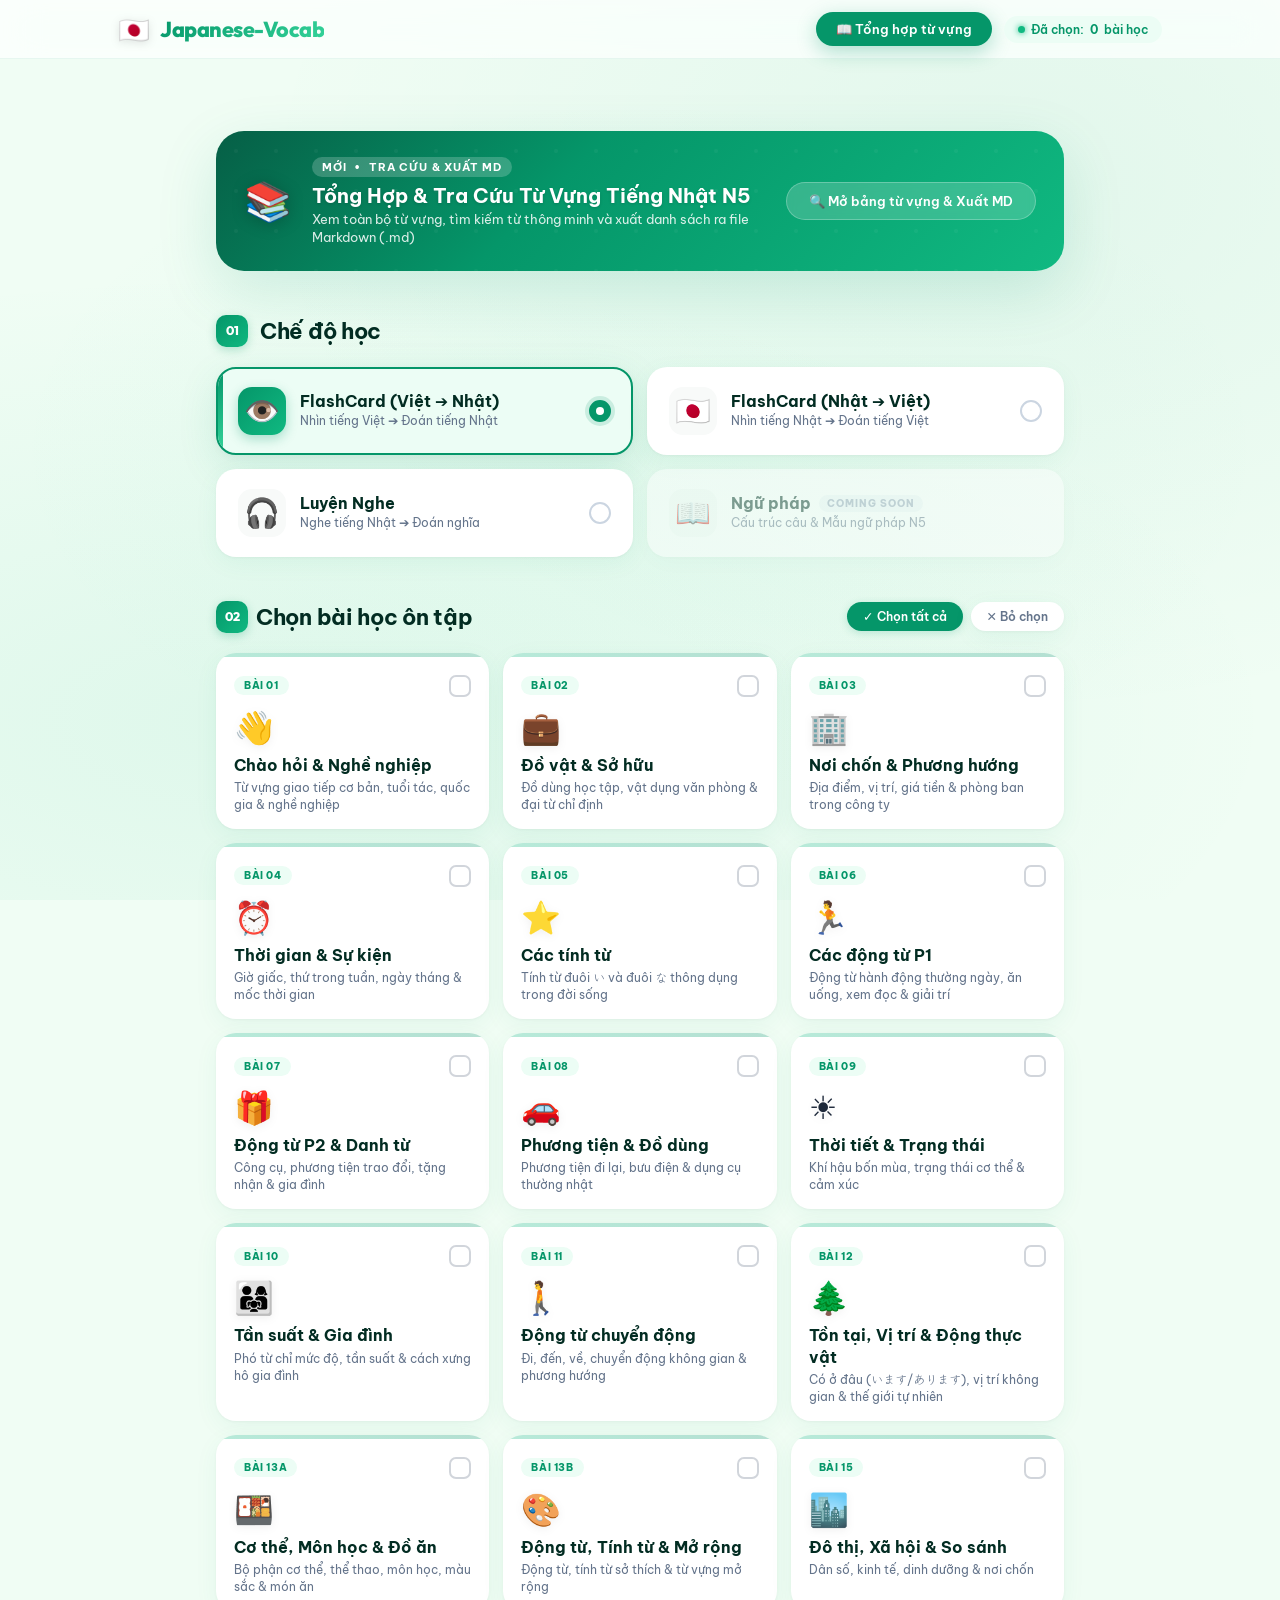
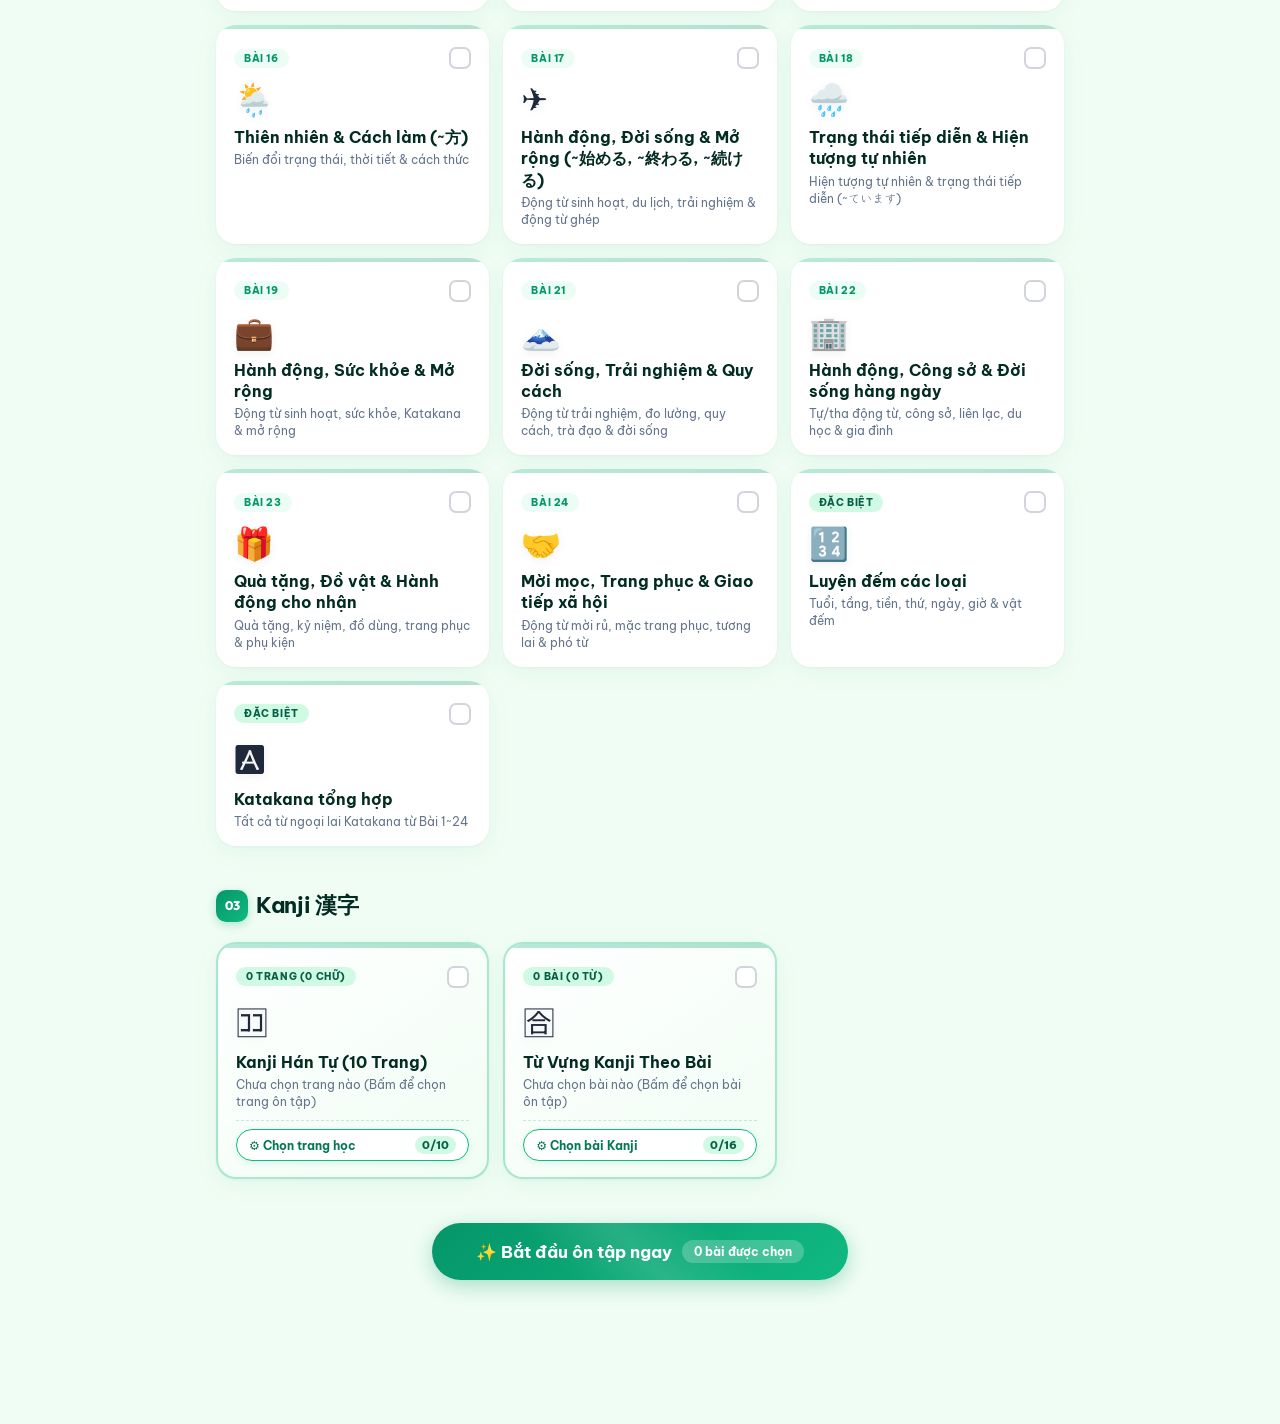
==== commit dfa351b3: "feat: them tu vung Bai 21, 22, 23, 24 tu tai lieu va cap nhat he thong" ====
--- a/index.html
+++ b/index.html
@@ -11,7 +11,7 @@
     <link href="https://fonts.googleapis.com/css2?family=Be+Vietnam+Pro:ital,wght@0,400;0,500;0,600;0,700;0,800;1,400&family=Klee+One:wght@400;600&family=Noto+Sans+JP:wght@400;500;700&family=Outfit:wght@500;600;700;800&display=swap" rel="stylesheet">
 
     <!-- Stylesheet -->
-    <link rel="stylesheet" href="css/style.css?v=20261011">
+    <link rel="stylesheet" href="css/style.css?v=20261011b">
 
     <!-- Vocabulary Data Files -->
     <script src="js/data/chuong1.js?v=20260903"></script>
@@ -33,6 +33,10 @@
     <script src="js/data/chuong17.js?v=20260914"></script>
     <script src="js/data/chuong18.js?v=20260915"></script>
     <script src="js/data/chuong19.js?v=20260917"></script>
+    <script src="js/data/chuong21.js?v=20261023"></script>
+    <script src="js/data/chuong22.js?v=20261023"></script>
+    <script src="js/data/chuong23.js?v=20261023"></script>
+    <script src="js/data/chuong24.js?v=20261023"></script>
     <script src="js/data/dem.js?v=20260903"></script>
     <script src="js/data/kanji0.js?v=20260903"></script>
     <script src="js/data/kanji1.js?v=20260903"></script>
@@ -340,28 +344,29 @@
 
         <!-- Modal Toolbar -->
         <div class="modal-toolbar">
-            <!-- Search Box -->
+            <!-- Search Box (Full Width) -->
             <div class="search-input-box" onclick="document.getElementById('vocab-search-input').focus()">
                 <span class="search-icon">🔍</span>
                 <input type="text" id="vocab-search-input" placeholder="Tìm kiếm từ vựng (sensei, watashi, thầy giáo, 先生, せんせい...)" autocomplete="off" autocapitalize="off" spellcheck="false" oninput="handleVocabSearchInput()">
                 <button type="button" class="search-clear-btn" id="search-clear-btn" onclick="clearVocabSearch(event)" style="display: none;" title="Xóa từ khóa">✕</button>
             </div>
 
-            <!-- Filter Chapter Select -->
-            <div class="filter-select-box">
-                <select id="vocab-chapter-filter" onchange="filterVocabTable(true)">
-                    <!-- Được render tự động từ js/data/chapters.js -->
-                </select>
-            </div>
-
-            <!-- Action Buttons -->
-            <div class="toolbar-actions">
-                <button type="button" class="btn-md-export" onclick="exportVocabToMarkdown()">
-                    <span>📥</span> Xuất File .MD
-                </button>
-                <button type="button" class="btn-md-copy" onclick="copyVocabMarkdown()">
-                    <span>📋</span> Copy MD
-                </button>
+            <!-- Bottom Row: Filter & Export Actions -->
+            <div class="modal-toolbar-bottom">
+                <div class="filter-select-box">
+                    <select id="vocab-chapter-filter" onchange="filterVocabTable(true)">
+                        <!-- Được render tự động từ js/data/chapters.js -->
+                    </select>
+                </div>
+
+                <div class="toolbar-actions">
+                    <button type="button" class="btn-md-export" onclick="exportVocabToMarkdown()">
+                        <span>📥</span> Xuất File .MD
+                    </button>
+                    <button type="button" class="btn-md-copy" onclick="copyVocabMarkdown()">
+                        <span>📋</span> Copy MD
+                    </button>
+                </div>
             </div>
         </div>
 
@@ -401,7 +406,7 @@
 <!-- Application Core Scripts -->
 <script src="js/audio.js?v=20260908"></script>
 <script src="js/study.js?v=20261011"></script>
-<script src="js/summary.js?v=20261011"></script>
+<script src="js/summary.js?v=20261011b"></script>
 <script src="js/app.js?v=20261011"></script>
 
 </body>
--- a/css/style.css
+++ b/css/style.css
@@ -1105,43 +1105,59 @@
 
 /* ── Modal Toolbar ── */
 .modal-toolbar {
-    padding: 0 28px 16px;
-    display: grid;
-    grid-template-columns: 1fr auto auto;
+    padding: 0 28px 14px;
+    display: flex;
+    flex-direction: column;
     gap: 12px;
-    align-items: center;
 }
 
 .search-input-box {
     display: flex;
     align-items: center;
     background: var(--bg-inset);
-    border: 1.5px solid rgba(0,0,0,0.05);
-    border-radius: var(--radius-pill);
-    padding: 9px 18px;
-    transition: border-color 0.2s;
+    border: 1.5px solid rgba(5, 150, 105, 0.20);
+    border-radius: var(--radius-pill);
+    padding: 11px 20px;
+    transition: all 0.2s cubic-bezier(0.16, 1, 0.3, 1);
+    width: 100%;
+    box-shadow: 0 1px 4px rgba(0,0,0,0.03);
+}
+.search-input-box:hover {
+    border-color: rgba(5, 150, 105, 0.40);
+    background: #ffffff;
 }
 .search-input-box:focus-within {
     border-color: var(--primary);
-    box-shadow: 0 0 0 3px rgba(5,150,105,0.08);
+    background: #ffffff;
+    box-shadow: 0 0 0 4px rgba(5, 150, 105, 0.12);
 }
 
 .search-icon {
-    color: var(--text-subtle);
-    margin-right: 8px;
-    font-size: 0.9rem;
+    color: var(--primary);
+    margin-right: 12px;
+    font-size: 1.15rem;
+    flex-shrink: 0;
+    line-height: 1;
 }
 
 #vocab-search-input {
     background: transparent;
     border: none;
     outline: none;
-    color: var(--text-body);
-    font-size: 0.88rem;
+    color: var(--text-heading);
+    font-size: 1rem;
+    font-weight: 500;
+    line-height: 1.5;
+    flex: 1 1 auto;
+    min-width: 0;
     width: 100%;
+    padding: 2px 6px 2px 0;
+    font-family: inherit;
 }
 #vocab-search-input::placeholder {
     color: var(--text-subtle);
+    font-size: 0.92rem;
+    font-weight: 400;
 }
 
 .search-clear-btn {
@@ -1149,36 +1165,68 @@
     border: none;
     color: var(--text-subtle);
     cursor: pointer;
-    font-size: 0.9rem;
-    padding: 2px 6px;
+    font-size: 0.95rem;
+    width: 28px;
+    height: 28px;
+    padding: 0;
+    display: flex;
+    align-items: center;
+    justify-content: center;
     border-radius: 50%;
     transition: all 0.2s;
+    flex-shrink: 0;
+    margin-left: 8px;
 }
 .search-clear-btn:hover {
     background: #fee2e2;
     color: #ef4444;
 }
 
+.modal-toolbar-bottom {
+    display: flex;
+    justify-content: space-between;
+    align-items: center;
+    gap: 12px;
+}
+
+.filter-select-box {
+    flex: 1;
+    max-width: 480px;
+    min-width: 240px;
+}
+
 .filter-select-box select {
+    width: 100%;
     background: var(--bg-inset);
-    border: 1.5px solid rgba(0,0,0,0.05);
+    border: 1.5px solid rgba(0,0,0,0.06);
     color: var(--text-body);
-    padding: 9px 16px;
-    border-radius: var(--radius-pill);
-    font-size: 0.82rem;
+    padding: 9px 18px;
+    border-radius: var(--radius-pill);
+    font-size: 0.85rem;
     font-weight: 500;
     outline: none;
     cursor: pointer;
-    transition: border-color 0.2s;
+    transition: all 0.2s;
     -webkit-appearance: none;
+    text-overflow: ellipsis;
+    white-space: nowrap;
+    overflow: hidden;
+}
+.filter-select-box select:hover {
+    border-color: rgba(5, 150, 105, 0.25);
+    background: #ffffff;
 }
 .filter-select-box select:focus {
     border-color: var(--primary);
+    background: #ffffff;
+    box-shadow: 0 0 0 3px rgba(5, 150, 105, 0.10);
 }
 
 .toolbar-actions {
     display: flex;
     gap: 8px;
+    align-items: center;
+    margin-left: auto;
 }
 
 .btn-md-export, .btn-md-copy {
@@ -1367,6 +1415,10 @@
 .table-chapter-tag.tag-chuong17 { background: #e0f2fe; color: #0284c7; }
 .table-chapter-tag.tag-chuong18 { background: #dbeafe; color: #2563eb; }
 .table-chapter-tag.tag-chuong19 { background: #fee2e2; color: #b91c1c; }
+.table-chapter-tag.tag-chuong21 { background: #fef3c7; color: #b45309; }
+.table-chapter-tag.tag-chuong22 { background: #d1fae5; color: #047857; }
+.table-chapter-tag.tag-chuong23 { background: #fce7f3; color: #be185d; }
+.table-chapter-tag.tag-chuong24 { background: #e0e7ff; color: #4338ca; }
 .table-chapter-tag.tag-kanji0,
 .table-chapter-tag.tag-kanji1,
 .table-chapter-tag.tag-kanji2,
@@ -1472,12 +1524,22 @@
    -------------------------------------------------------------------------- */
 @media (max-width: 820px) {
     .modal-toolbar {
-        grid-template-columns: 1fr;
         gap: 10px;
+    }
+    .modal-toolbar-bottom {
+        flex-direction: column;
+        align-items: stretch;
+        gap: 10px;
+    }
+    .filter-select-box {
+        max-width: 100%;
+        width: 100%;
     }
     .toolbar-actions {
         display: grid;
         grid-template-columns: 1fr 1fr;
+        width: 100%;
+        margin-left: 0;
     }
     .vocab-summary-banner {
         flex-direction: column;
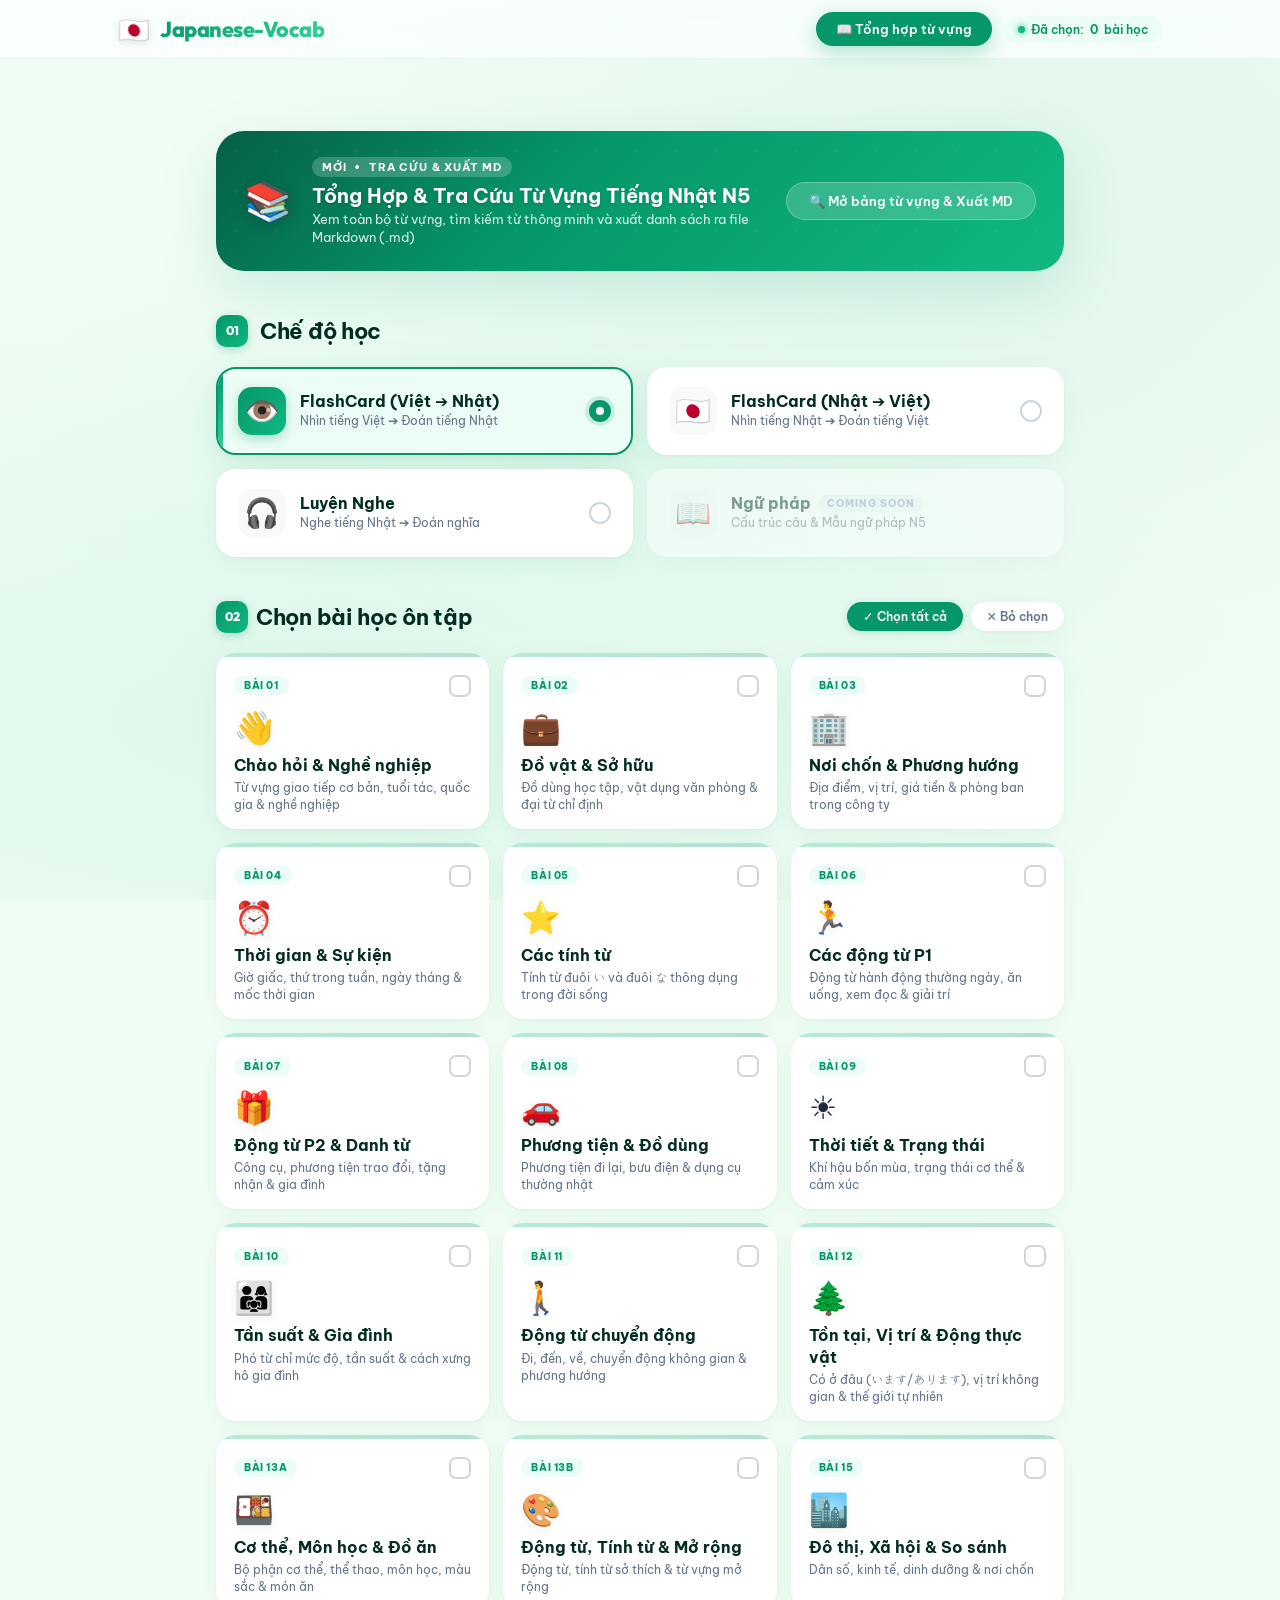
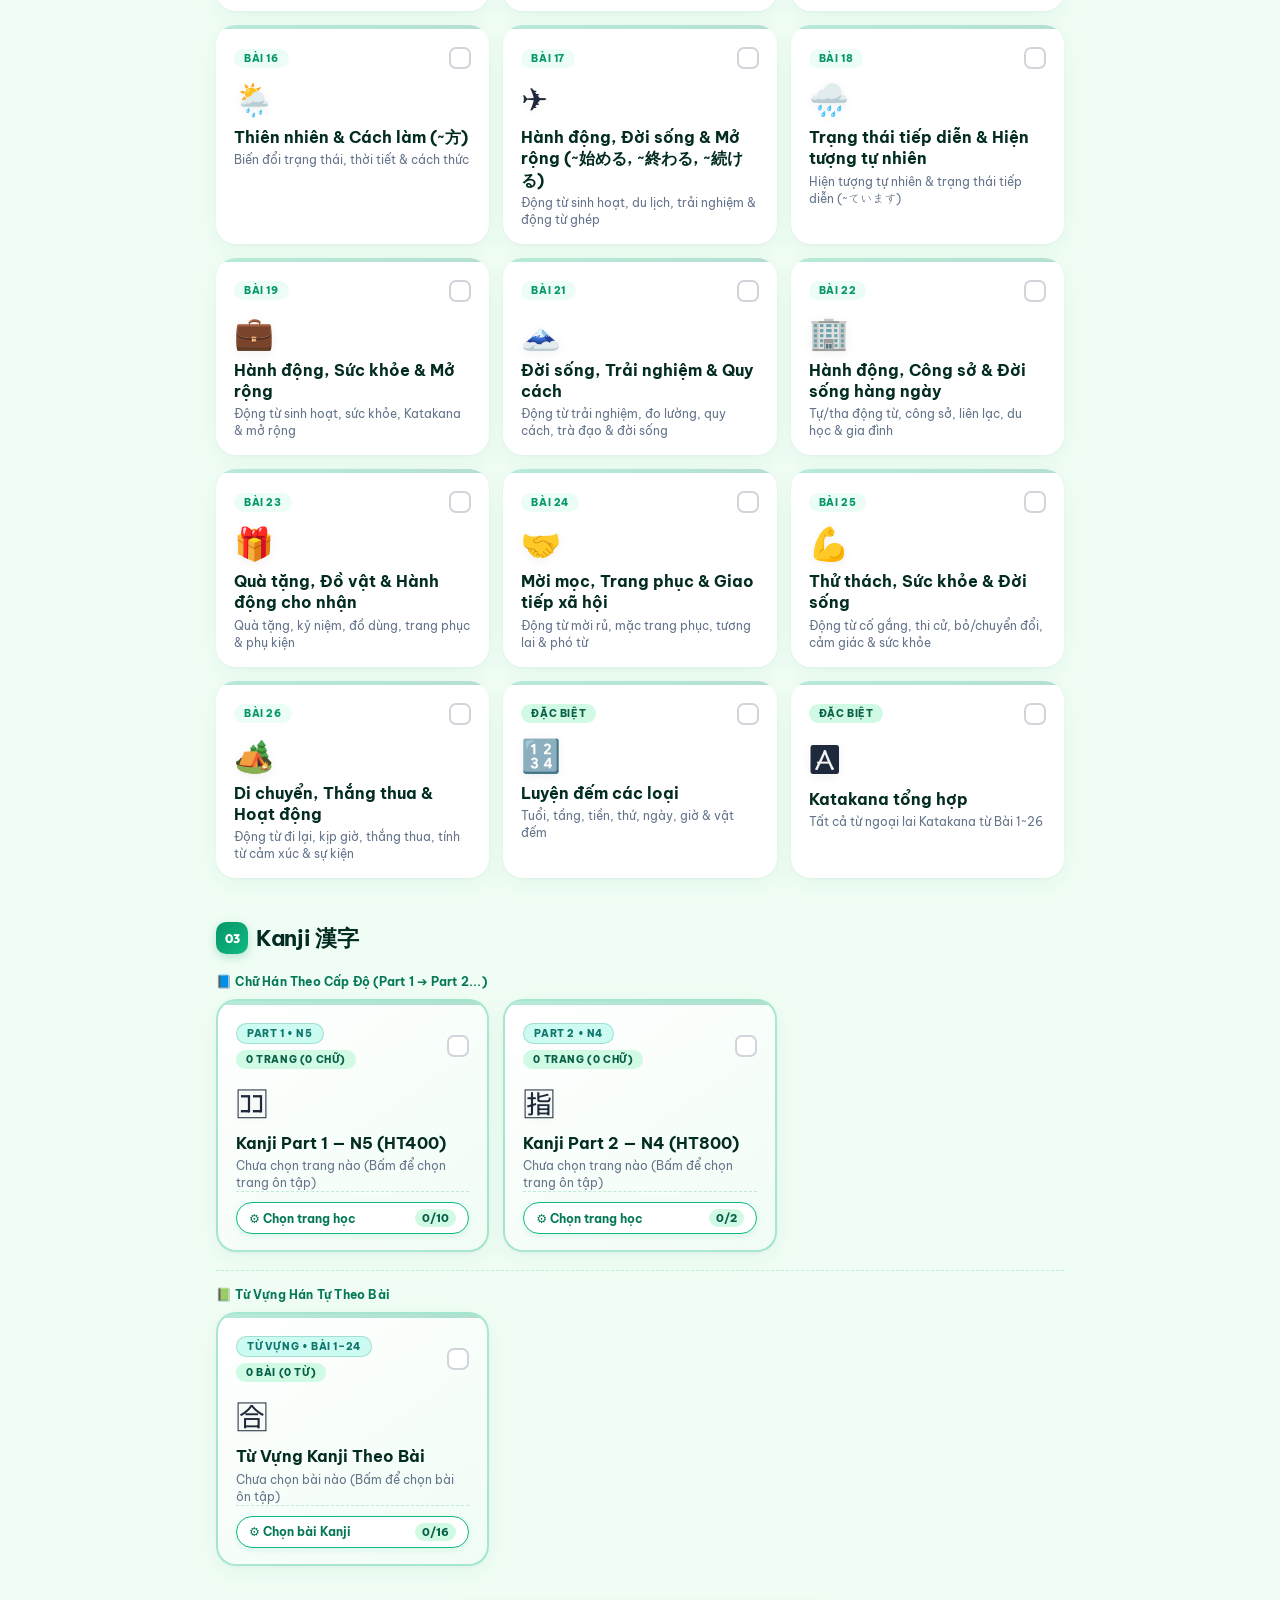
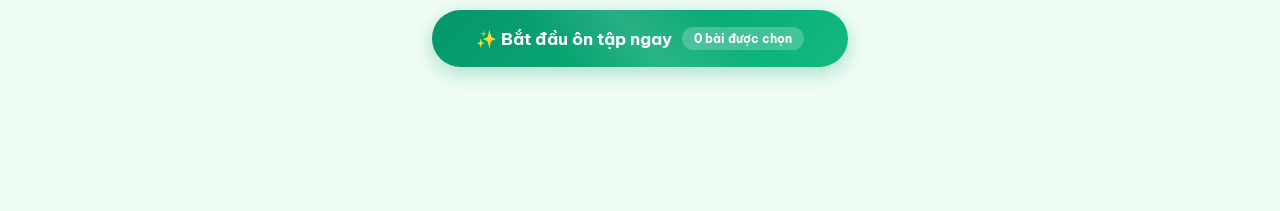
==== commit c9848307: "feat: them Bai 25-26, Kanji 800 (Part 2) va tai cau truc Kanji Parts" ====
--- a/index.html
+++ b/index.html
@@ -11,7 +11,7 @@
     <link href="https://fonts.googleapis.com/css2?family=Be+Vietnam+Pro:ital,wght@0,400;0,500;0,600;0,700;0,800;1,400&family=Klee+One:wght@400;600&family=Noto+Sans+JP:wght@400;500;700&family=Outfit:wght@500;600;700;800&display=swap" rel="stylesheet">
 
     <!-- Stylesheet -->
-    <link rel="stylesheet" href="css/style.css?v=20261011b">
+    <link rel="stylesheet" href="css/style.css?v=20261113d">
 
     <!-- Vocabulary Data Files -->
     <script src="js/data/chuong1.js?v=20260903"></script>
@@ -37,6 +37,8 @@
     <script src="js/data/chuong22.js?v=20261023"></script>
     <script src="js/data/chuong23.js?v=20261023"></script>
     <script src="js/data/chuong24.js?v=20261023"></script>
+    <script src="js/data/chuong25.js?v=20261113"></script>
+    <script src="js/data/chuong26.js?v=20261113"></script>
     <script src="js/data/dem.js?v=20260903"></script>
     <script src="js/data/kanji0.js?v=20260903"></script>
     <script src="js/data/kanji1.js?v=20260903"></script>
@@ -49,9 +51,11 @@
     <script src="js/data/kanji8.js?v=20260903"></script>
     <script src="js/data/kanji9.js?v=20260923"></script>
     <script src="js/data/kanji_lessons.js?v=20261011"></script>
-    <script src="js/data/kata.js?v=20260903"></script>
-    <script src="js/data/chapters.js?v=20261011"></script>
-    <script src="js/kanji-hub.js?v=20260908"></script>
+    <script src="js/data/kanji800_1.js?v=20261113b"></script>
+    <script src="js/data/kanji800_2.js?v=20261113b"></script>
+    <script src="js/data/kata.js?v=20261113"></script>
+    <script src="js/data/chapters.js?v=20261113d"></script>
+    <script src="js/kanji-hub.js?v=20261113d"></script>
     <script src="js/kanji-lesson-hub.js?v=20261011"></script>
 </head>
 <body>
@@ -184,9 +188,20 @@
                 </div>
             </div>
 
-            <!-- Dynamic Kanji Grid (Kanji Trang + Kanji Bài) -->
-            <div class="chapter-grid" id="kanji-section-options">
-                <!-- Được render tự động từ js/data/chapters.js -->
+            <!-- Subsection 3A: Kanji theo Part (Part 1 N5, Part 2 N4, ...) -->
+            <div class="kanji-subsection">
+                <div class="kanji-subsection-label">📘 Chữ Hán Theo Cấp Độ (Part 1 ➔ Part 2...)</div>
+                <div class="chapter-grid" id="kanji-parts-options">
+                    <!-- Được render tự động từ KANJI_PARTS_CONFIG -->
+                </div>
+            </div>
+
+            <!-- Subsection 3B: Từ vựng Kanji theo bài -->
+            <div class="kanji-subsection">
+                <div class="kanji-subsection-label">📗 Từ Vựng Hán Tự Theo Bài</div>
+                <div class="chapter-grid" id="kanji-lessons-options">
+                    <!-- Được render tự động từ js/data/chapters.js -->
+                </div>
             </div>
         </div>
 
@@ -241,16 +256,16 @@
     </div>
 </div>
 
-<!-- Kanji Page Selector & Wheel Hub Modal -->
+<!-- Kanji Page Selector & Wheel Hub Modal (dùng chung cho mọi Part Kanji) -->
 <div class="modal-overlay" id="kanji-selector-modal" style="display: none;" onclick="closeKanjiModalOnOverlay(event)">
     <div class="modal-card kanji-modal-card" onclick="event.stopPropagation()" onmousedown="event.stopPropagation()" ontouchstart="event.stopPropagation()">
         <!-- Modal Header -->
         <div class="modal-header">
             <div class="modal-title-group">
-                <div class="modal-title-icon kanji-header-icon">🈁</div>
+                <div class="modal-title-icon kanji-header-icon" id="kanji-modal-icon">🈁</div>
                 <div>
-                    <h2 class="modal-heading">Kho Hán Tự Kanji N5 & Đông Du</h2>
-                    <p class="modal-subheading">Chọn các trang bạn muốn ôn tập • 10 trang chuyên đề (541 chữ Hán)</p>
+                    <h2 class="modal-heading" id="kanji-modal-heading">Kho Hán Tự Kanji</h2>
+                    <p class="modal-subheading" id="kanji-modal-subheading">Chọn các trang bạn muốn ôn tập</p>
                 </div>
             </div>
             <button type="button" class="modal-close-btn" onclick="closeKanjiModal()" title="Đóng cửa sổ">✕</button>
@@ -260,10 +275,10 @@
         <div class="kanji-modal-toolbar">
             <div class="kanji-modal-stats">
                 <span class="km-stat-icon">📌</span>
-                <span>Trạng thái: <b id="kanji-modal-selected-count">10 / 10 trang (541 chữ)</b></span>
+                <span>Trạng thái: <b id="kanji-modal-selected-count">0 / 0 trang (0 chữ Hán)</b></span>
             </div>
             <div class="kanji-modal-quick-actions">
-                <button type="button" class="km-btn km-btn-select-all" onclick="selectAllKanjiModalPages(true)">✨ Chọn tất cả 10 trang</button>
+                <button type="button" class="km-btn km-btn-select-all" id="kanji-modal-select-all-btn" onclick="selectAllKanjiModalPages(true)">✨ Chọn tất cả</button>
                 <button type="button" class="km-btn km-btn-deselect" onclick="selectAllKanjiModalPages(false)">🧹 Bỏ chọn tất cả</button>
             </div>
         </div>
@@ -405,9 +420,9 @@
 
 <!-- Application Core Scripts -->
 <script src="js/audio.js?v=20260908"></script>
-<script src="js/study.js?v=20261011"></script>
-<script src="js/summary.js?v=20261011b"></script>
-<script src="js/app.js?v=20261011"></script>
+<script src="js/study.js?v=20261113d"></script>
+<script src="js/summary.js?v=20261113d"></script>
+<script src="js/app.js?v=20261113d"></script>
 
 </body>
 </html>
--- a/css/style.css
+++ b/css/style.css
@@ -580,6 +580,25 @@
 .tag-emerald {
     color: #065f46;
     background: #d1fae5;
+}
+
+.card-tag-group {
+    display: flex;
+    flex-wrap: wrap;
+    align-items: center;
+    gap: 6px;
+}
+
+.tag-part {
+    color: #0f766e;
+    background: #ccfbf1;
+    border: 1px solid rgba(15, 118, 110, 0.22);
+}
+
+/* Kanji 800 — màu bút dạ quang xanh lá */
+.tag-lime {
+    color: #3f6212;
+    background: #d9f99d;
 }
 
 .card-checkbox {
@@ -1419,6 +1438,10 @@
 .table-chapter-tag.tag-chuong22 { background: #d1fae5; color: #047857; }
 .table-chapter-tag.tag-chuong23 { background: #fce7f3; color: #be185d; }
 .table-chapter-tag.tag-chuong24 { background: #e0e7ff; color: #4338ca; }
+.table-chapter-tag.tag-chuong25 { background: #ccfbf1; color: #0f766e; }
+.table-chapter-tag.tag-chuong26 { background: #ffedd5; color: #c2410c; }
+.table-chapter-tag.tag-kanji800_1,
+.table-chapter-tag.tag-kanji800_2 { background: #d9f99d; color: #3f6212; }
 .table-chapter-tag.tag-kanji0,
 .table-chapter-tag.tag-kanji1,
 .table-chapter-tag.tag-kanji2,
@@ -1580,11 +1603,36 @@
 /* --------------------------------------------------------------------------
    16. Kanji Group Card & Interactive Kanji Hub Modal
    -------------------------------------------------------------------------- */
+.kanji-subsection + .kanji-subsection {
+    margin-top: 18px;
+    padding-top: 16px;
+    border-top: 1px dashed rgba(16, 185, 129, 0.22);
+}
+
+.kanji-subsection-label {
+    font-size: 0.78rem;
+    font-weight: 700;
+    letter-spacing: 0.2px;
+    color: #047857;
+    margin-bottom: 10px;
+    display: flex;
+    align-items: center;
+    gap: 6px;
+}
+
 .kanji-group-card {
     border: 2px solid rgba(16, 185, 129, 0.35) !important;
     background: linear-gradient(145deg, #ffffff, #f0fdf4) !important;
     position: relative;
     cursor: pointer;
+    display: flex;
+    flex-direction: column;
+}
+
+.kanji-group-card .card-content {
+    display: flex;
+    flex-direction: column;
+    flex: 1;
 }
 
 .kanji-group-card:hover {
@@ -1598,8 +1646,8 @@
 }
 
 .kanji-action-row {
-    margin-top: 10px;
-    padding-top: 8px;
+    margin-top: auto;
+    padding-top: 10px;
     border-top: 1px dashed rgba(16, 185, 129, 0.25);
 }
 
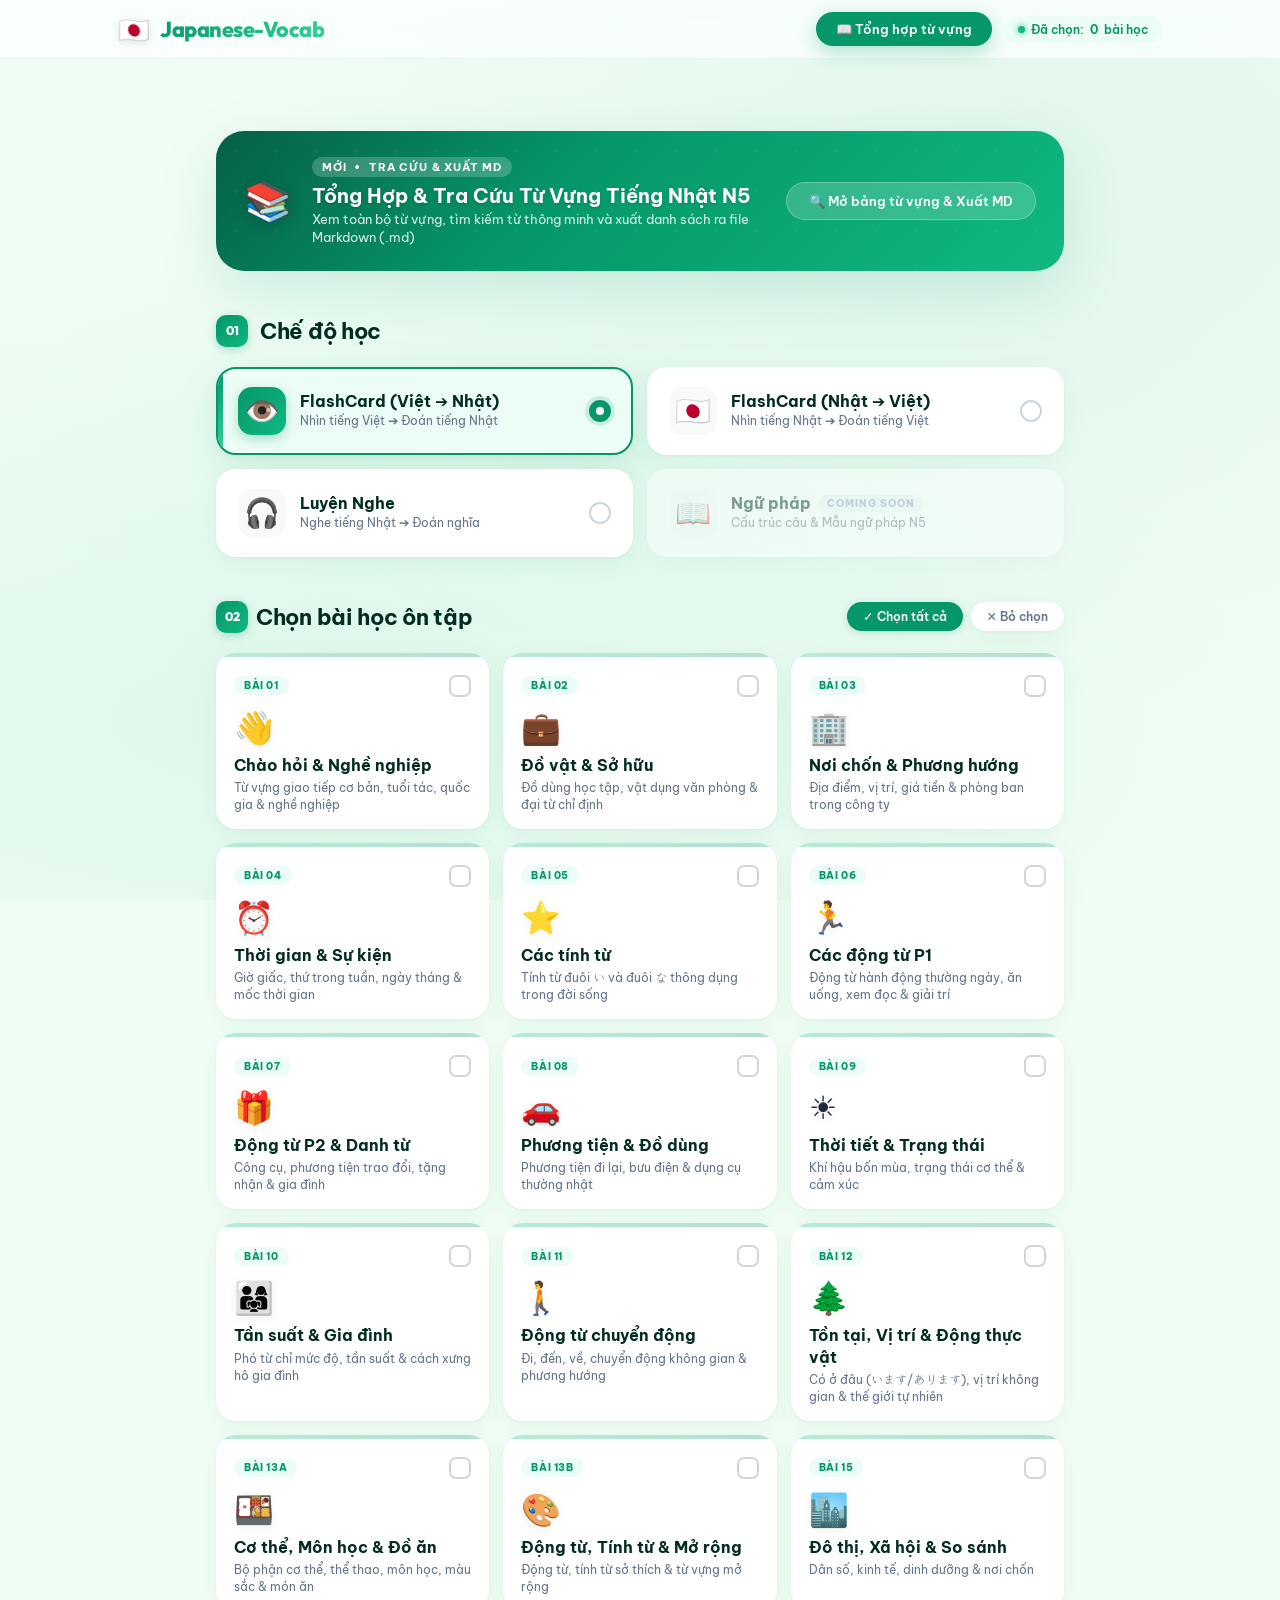
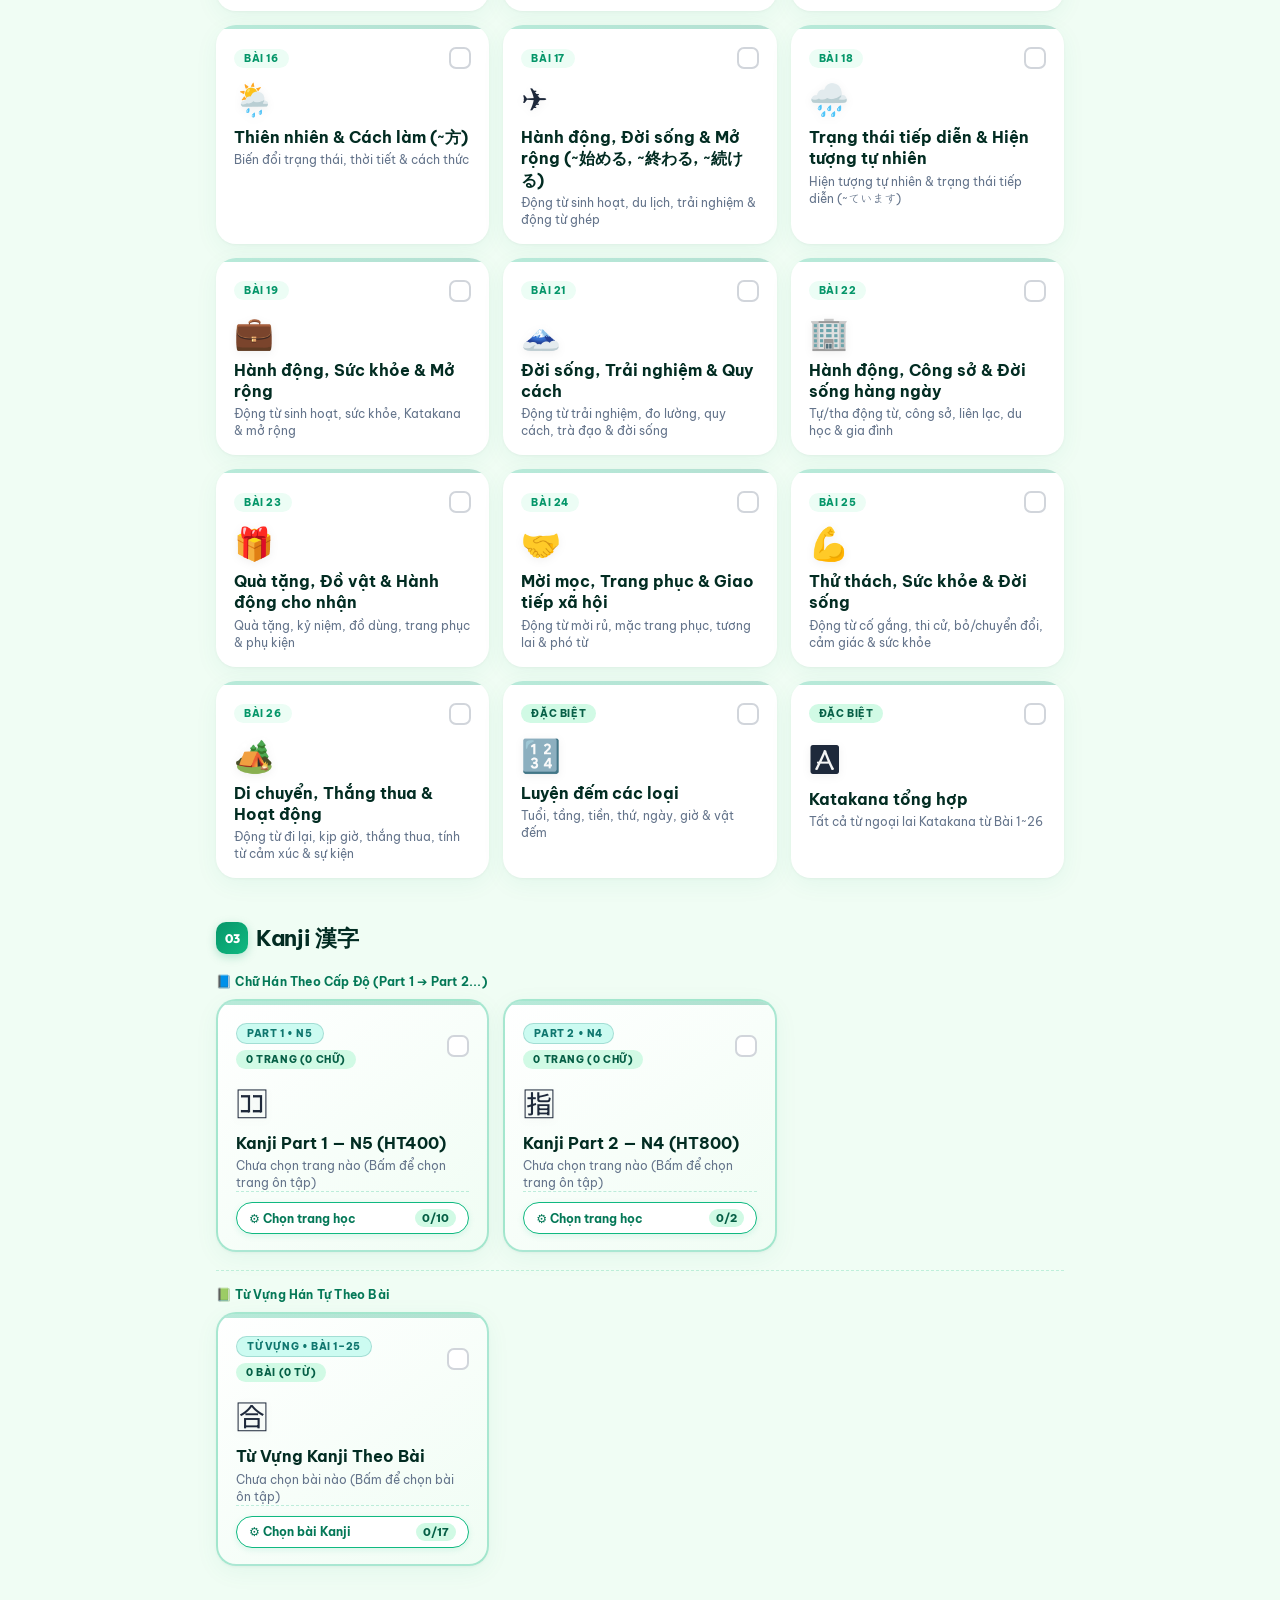
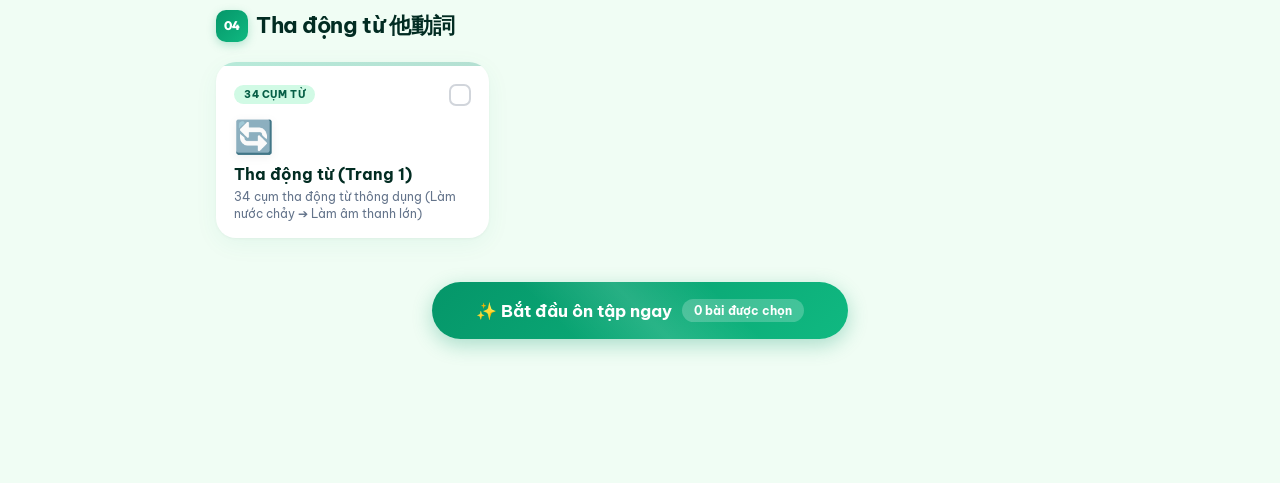
==== commit 74d7c068: "feat: them tu vung 25 va tha dong tu" ====
--- a/index.html
+++ b/index.html
@@ -11,7 +11,7 @@
     <link href="https://fonts.googleapis.com/css2?family=Be+Vietnam+Pro:ital,wght@0,400;0,500;0,600;0,700;0,800;1,400&family=Klee+One:wght@400;600&family=Noto+Sans+JP:wght@400;500;700&family=Outfit:wght@500;600;700;800&display=swap" rel="stylesheet">
 
     <!-- Stylesheet -->
-    <link rel="stylesheet" href="css/style.css?v=20261113d">
+    <link rel="stylesheet" href="css/style.css?v=20261116">
 
     <!-- Vocabulary Data Files -->
     <script src="js/data/chuong1.js?v=20260903"></script>
@@ -50,11 +50,12 @@
     <script src="js/data/kanji7.js?v=20260903"></script>
     <script src="js/data/kanji8.js?v=20260903"></script>
     <script src="js/data/kanji9.js?v=20260923"></script>
-    <script src="js/data/kanji_lessons.js?v=20261011"></script>
+    <script src="js/data/kanji_lessons.js?v=20261116"></script>
     <script src="js/data/kanji800_1.js?v=20261113b"></script>
     <script src="js/data/kanji800_2.js?v=20261113b"></script>
     <script src="js/data/kata.js?v=20261113"></script>
-    <script src="js/data/chapters.js?v=20261113d"></script>
+    <script src="js/data/tha_dong_tu.js?v=20261116"></script>
+    <script src="js/data/chapters.js?v=20261116"></script>
     <script src="js/kanji-hub.js?v=20261113d"></script>
     <script src="js/kanji-lesson-hub.js?v=20261011"></script>
 </head>
@@ -205,6 +206,21 @@
             </div>
         </div>
 
+        <!-- Section 4: Tha động từ -->
+        <div class="section-block">
+            <div class="section-title-wrap">
+                <div class="flex-align gap-8">
+                    <span class="section-badge">04</span>
+                    <h3 class="section-heading">Tha động từ 他動詞</h3>
+                </div>
+            </div>
+
+            <!-- Dynamic Tha động từ Grid -->
+            <div class="chapter-grid" id="tha-dong-tu-options">
+                <!-- Được render tự động từ js/data/chapters.js -->
+            </div>
+        </div>
+
         <!-- Floating Start Action Bar -->
         <div class="action-footer">
             <button type="button" class="start-btn-main" onclick="startReview()">
@@ -308,7 +324,7 @@
                 <div class="modal-title-icon kanji-header-icon" style="background: linear-gradient(135deg, #0d9488, #14b8a6) !important;">🈴</div>
                 <div>
                     <h2 class="modal-heading">Kho Từ Vựng Kanji Theo Bài (Đông Du)</h2>
-                    <p class="modal-subheading">Chọn các bài học bạn muốn ôn tập • 16 bài chuyên đề (547 từ vựng Hán tự)</p>
+                    <p class="modal-subheading">Chọn các bài học bạn muốn ôn tập • 17 bài chuyên đề (574 từ vựng Hán tự)</p>
                 </div>
             </div>
             <button type="button" class="modal-close-btn" onclick="closeKanjiLessonModal()" title="Đóng cửa sổ">✕</button>
@@ -318,10 +334,10 @@
         <div class="kanji-modal-toolbar">
             <div class="kanji-modal-stats">
                 <span class="km-stat-icon">📌</span>
-                <span>Trạng thái: <b id="kanji-lesson-modal-selected-count">16 / 16 bài (547 từ Hán tự)</b></span>
+                <span>Trạng thái: <b id="kanji-lesson-modal-selected-count">17 / 17 bài (574 từ Hán tự)</b></span>
             </div>
             <div class="kanji-modal-quick-actions">
-                <button type="button" class="km-btn km-btn-select-all" onclick="selectAllKanjiLessonCards(true)">✨ Chọn tất cả 16 bài</button>
+                <button type="button" class="km-btn km-btn-select-all" onclick="selectAllKanjiLessonCards(true)">✨ Chọn tất cả 17 bài</button>
                 <button type="button" class="km-btn km-btn-deselect" onclick="selectAllKanjiLessonCards(false)">🧹 Bỏ chọn tất cả</button>
             </div>
         </div>
@@ -421,8 +437,8 @@
 <!-- Application Core Scripts -->
 <script src="js/audio.js?v=20260908"></script>
 <script src="js/study.js?v=20261113d"></script>
-<script src="js/summary.js?v=20261113d"></script>
-<script src="js/app.js?v=20261113d"></script>
+<script src="js/summary.js?v=20261116"></script>
+<script src="js/app.js?v=20261116"></script>
 
 </body>
 </html>
--- a/css/style.css
+++ b/css/style.css
@@ -1455,6 +1455,8 @@
 .table-chapter-tag.tag-kanji    { background: #fef08a; color: #a16207; }
 .table-chapter-tag.tag-dem      { background: #f1f5f9; color: #475569; }
 .table-chapter-tag.tag-kata     { background: #e0e7ff; color: #4338ca; }
+.table-chapter-tag.tag-tha_dong_tu { background: #ede9fe; color: #6d28d9; }
+.table-chapter-tag[class*="tag-kanji_bai"] { background: #ccfbf1; color: #0f766e; }
 
 /* ── Speak Button in Table ── */
 .table-speak-btn {
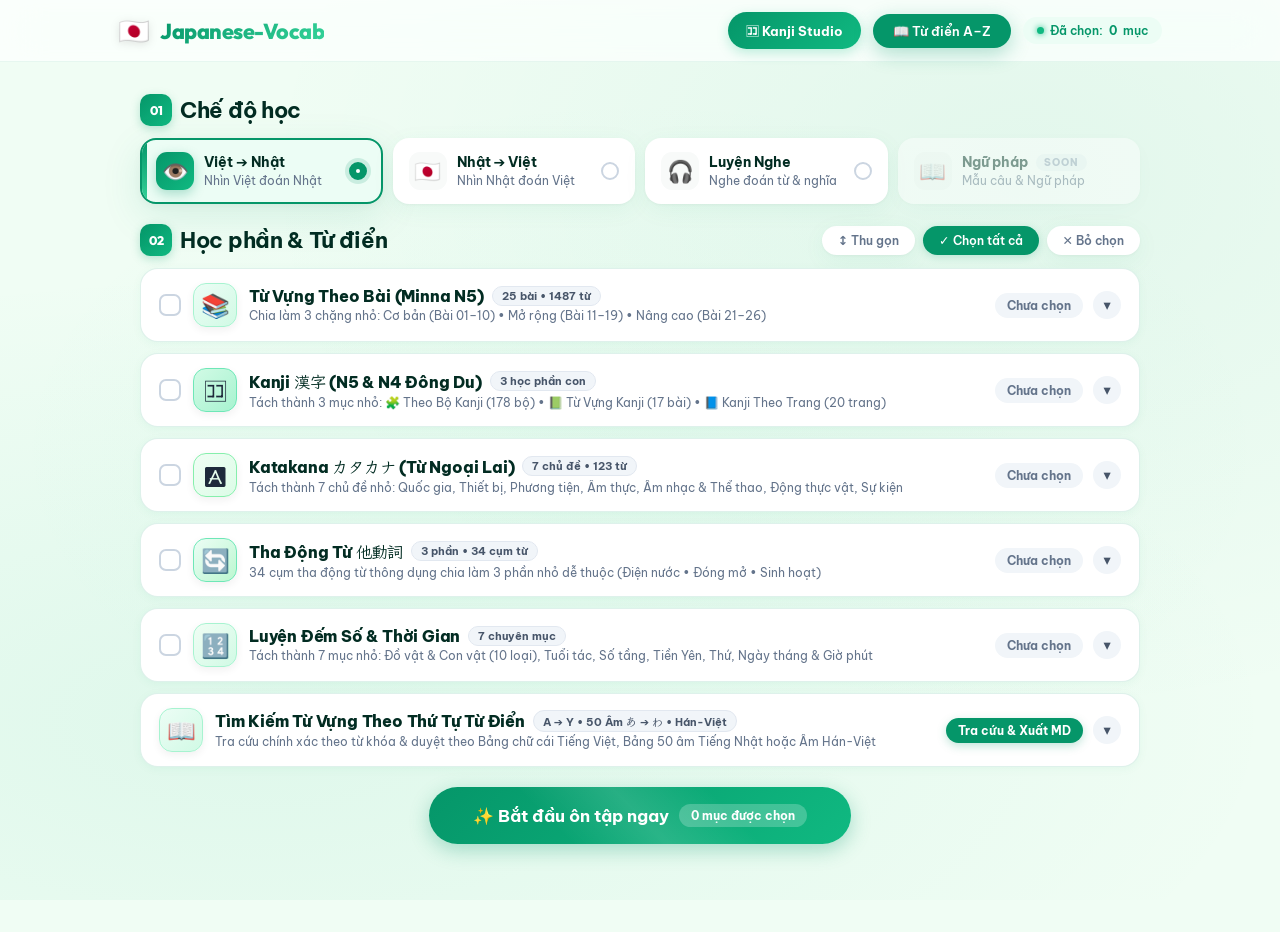
==== commit 260697b8: "feat: ui, kanji, search update" ====
--- a/index.html
+++ b/index.html
@@ -3,7 +3,7 @@
 <head>
     <meta charset="UTF-8">
     <meta name="viewport" content="width=device-width, initial-scale=1.0">
-    <title>Japanese-Vocab | Khảo Từ Vựng Tiếng Nhật</title>
+    <title>Japanese-Vocab | Khảo Từ Vựng &amp; Từ Điển Tiếng Nhật</title>
     
     <!-- Google Fonts -->
     <link rel="preconnect" href="https://fonts.googleapis.com">
@@ -11,9 +11,9 @@
     <link href="https://fonts.googleapis.com/css2?family=Be+Vietnam+Pro:ital,wght@0,400;0,500;0,600;0,700;0,800;1,400&family=Klee+One:wght@400;600&family=Noto+Sans+JP:wght@400;500;700&family=Outfit:wght@500;600;700;800&display=swap" rel="stylesheet">
 
     <!-- Stylesheet -->
-    <link rel="stylesheet" href="css/style.css?v=20261116">
-
-    <!-- Vocabulary Data Files -->
+    <link rel="stylesheet" href="css/style.css?v=20261119b">
+
+    <!-- Vocabulary & Kanji Data Files -->
     <script src="js/data/chuong1.js?v=20260903"></script>
     <script src="js/data/chuong2.js?v=20260903"></script>
     <script src="js/data/chuong3.js?v=20260903"></script>
@@ -44,8 +44,8 @@
     <script src="js/data/kanji1.js?v=20260903"></script>
     <script src="js/data/kanji2.js?v=20260903"></script>
     <script src="js/data/kanji3.js?v=20260903"></script>
-    <script src="js/data/kanji4.js?v=20260903"></script>
-    <script src="js/data/kanji5.js?v=20260903"></script>
+    <script src="js/data/kanji4.js?v=20261118"></script>
+    <script src="js/data/kanji5.js?v=20261118"></script>
     <script src="js/data/kanji6.js?v=20260903"></script>
     <script src="js/data/kanji7.js?v=20260903"></script>
     <script src="js/data/kanji8.js?v=20260903"></script>
@@ -53,11 +53,20 @@
     <script src="js/data/kanji_lessons.js?v=20261116"></script>
     <script src="js/data/kanji800_1.js?v=20261113b"></script>
     <script src="js/data/kanji800_2.js?v=20261113b"></script>
+    <script src="js/data/kanji800_3.js?v=20261118"></script>
+    <script src="js/data/kanji800_4.js?v=20261118"></script>
+    <script src="js/data/kanji800_5.js?v=20261118"></script>
+    <script src="js/data/kanji800_6.js?v=20261118"></script>
+    <script src="js/data/kanji800_7.js?v=20261118"></script>
+    <script src="js/data/kanji800_8.js?v=20261118"></script>
+    <script src="js/data/kanji800_9.js?v=20261118"></script>
+    <script src="js/data/kanji800_10.js?v=20261118"></script>
     <script src="js/data/kata.js?v=20261113"></script>
     <script src="js/data/tha_dong_tu.js?v=20261116"></script>
-    <script src="js/data/chapters.js?v=20261116"></script>
-    <script src="js/kanji-hub.js?v=20261113d"></script>
-    <script src="js/kanji-lesson-hub.js?v=20261011"></script>
+    <script src="js/data/chapters.js?v=20261119b"></script>
+    <script src="js/data/kanji_radicals.js?v=20261118"></script>
+    <script src="js/kanji-hub.js?v=20261119b"></script>
+    <script src="js/kanji-lesson-hub.js?v=20261119b"></script>
 </head>
 <body>
 
@@ -69,11 +78,14 @@
             <h1 class="brand-name">Japanese-Vocab</h1>
         </div>
         <div class="header-right">
-            <button type="button" class="nav-vocab-btn" onclick="openVocabSummaryModal()" title="Tra cứu từ vựng & Xuất MD">
-                📖 Tổng hợp từ vựng
+            <a href="kanji.html" class="nav-kanji-btn">
+                🈁 Kanji Studio
+            </a>
+            <button type="button" class="nav-vocab-btn" onclick="openVocabSummaryModal()">
+                📖 Từ điển A–Z
             </button>
             <div class="header-status" id="selected-count-badge">
-                <span class="status-dot"></span> Đã chọn: <strong id="count-num">0</strong> bài học
+                <span class="status-dot"></span> Đã chọn: <strong id="count-num">0</strong> mục
             </div>
         </div>
     </div>
@@ -82,38 +94,25 @@
 <div class="container">
     <!-- Menu View -->
     <div class="menu-container" id="menu">
-        
-        <!-- Summary Quick Banner -->
-        <div class="vocab-summary-banner" onclick="openVocabSummaryModal()">
-            <div class="banner-icon-wrap">📚</div>
-            <div class="banner-info">
-                <div class="banner-badge flex-align gap-8">
-                    <span>MỚI</span>
-                    <span>•</span>
-                    <span>Tra cứu & Xuất MD</span>
-                </div>
-                <h3 class="banner-title">Tổng Hợp & Tra Cứu Từ Vựng Tiếng Nhật N5</h3>
-                <p class="banner-desc">Xem toàn bộ từ vựng, tìm kiếm từ thông minh và xuất danh sách ra file Markdown (.md)</p>
-            </div>
-            <button type="button" class="banner-action-btn">🔍 Mở bảng từ vựng & Xuất MD</button>
-        </div>
-
-        <!-- Section 1: Mode Selection -->
-        <div class="section-block">
-            <div class="section-title-wrap">
-                <span class="section-badge">01</span>
-                <h3 class="section-heading">Chế độ học</h3>
+
+        <!-- Section 01: Mode Selection (Compact 4-Column Row) -->
+        <div class="section-block compact-section">
+            <div class="section-title-wrap compact-title-wrap">
+                <div class="flex-align gap-8">
+                    <span class="section-badge">01</span>
+                    <h3 class="section-heading">Chế độ học</h3>
+                </div>
             </div>
             
-            <div class="mode-grid">
+            <div class="mode-grid mode-grid-compact">
                 <!-- Mode 1: VN -> JP -->
                 <label class="mode-card active">
                     <input type="radio" name="studyMode" value="flashcard" checked onchange="updateSelectedCount()">
                     <div class="mode-card-inner">
                         <div class="mode-icon">👁️</div>
                         <div class="mode-info">
-                            <div class="mode-title">FlashCard (Việt ➔ Nhật)</div>
-                            <div class="mode-desc">Nhìn tiếng Việt ➔ Đoán tiếng Nhật</div>
+                            <div class="mode-title">Việt ➔ Nhật</div>
+                            <div class="mode-desc">Nhìn Việt đoán Nhật</div>
                         </div>
                         <div class="radio-indicator"></div>
                     </div>
@@ -125,8 +124,8 @@
                     <div class="mode-card-inner">
                         <div class="mode-icon">🇯🇵</div>
                         <div class="mode-info">
-                            <div class="mode-title">FlashCard (Nhật ➔ Việt)</div>
-                            <div class="mode-desc">Nhìn tiếng Nhật ➔ Đoán tiếng Việt</div>
+                            <div class="mode-title">Nhật ➔ Việt</div>
+                            <div class="mode-desc">Nhìn Nhật đoán Việt</div>
                         </div>
                         <div class="radio-indicator"></div>
                     </div>
@@ -139,7 +138,7 @@
                         <div class="mode-icon">🎧</div>
                         <div class="mode-info">
                             <div class="mode-title">Luyện Nghe</div>
-                            <div class="mode-desc">Nghe tiếng Nhật ➔ Đoán nghĩa</div>
+                            <div class="mode-desc">Nghe đoán từ &amp; nghĩa</div>
                         </div>
                         <div class="radio-indicator"></div>
                     </div>
@@ -152,80 +151,54 @@
                         <div class="mode-info">
                             <div class="mode-title flex-align gap-8">
                                 Ngữ pháp
-                                <span class="coming-soon-badge">COMING SOON</span>
+                                <span class="coming-soon-badge">SOON</span>
                             </div>
-                            <div class="mode-desc">Cấu trúc câu & Mẫu ngữ pháp N5</div>
+                            <div class="mode-desc">Mẫu câu &amp; Ngữ pháp</div>
                         </div>
                     </div>
                 </div>
             </div>
         </div>
 
-        <!-- Section 2: Chapter Selection -->
-        <div class="section-block">
-            <div class="section-title-wrap flex-between">
+        <!-- Section 02: Session-based Nested Curriculum & Dictionary -->
+        <div class="section-block compact-section">
+            <div class="section-title-wrap flex-between compact-title-wrap">
                 <div class="flex-align gap-8">
                     <span class="section-badge">02</span>
-                    <h3 class="section-heading">Chọn bài học ôn tập</h3>
+                    <h3 class="section-heading">Học phần &amp; Từ điển</h3>
                 </div>
                 <div class="select-all-bar">
+                    <button type="button" class="mini-btn btn-ghost" onclick="collapseAllSessions()">↕ Thu gọn</button>
                     <button type="button" class="mini-btn btn-mint" onclick="toggleSelectAll(true)">✓ Chọn tất cả</button>
                     <button type="button" class="mini-btn btn-ghost" onclick="toggleSelectAll(false)">✕ Bỏ chọn</button>
                 </div>
             </div>
 
-            <!-- Dynamic Chapter Grid (Từ vựng + Đếm số + Katakana) -->
-            <div class="chapter-grid" id="chapter-options">
-                <!-- Được render tự động từ js/data/chapters.js -->
-            </div>
-        </div>
-
-        <!-- Section 3: Kanji -->
-        <div class="section-block">
-            <div class="section-title-wrap">
-                <div class="flex-align gap-8">
-                    <span class="section-badge">03</span>
-                    <h3 class="section-heading">Kanji 漢字</h3>
-                </div>
-            </div>
-
-            <!-- Subsection 3A: Kanji theo Part (Part 1 N5, Part 2 N4, ...) -->
-            <div class="kanji-subsection">
-                <div class="kanji-subsection-label">📘 Chữ Hán Theo Cấp Độ (Part 1 ➔ Part 2...)</div>
-                <div class="chapter-grid" id="kanji-parts-options">
-                    <!-- Được render tự động từ KANJI_PARTS_CONFIG -->
-                </div>
-            </div>
-
-            <!-- Subsection 3B: Từ vựng Kanji theo bài -->
-            <div class="kanji-subsection">
-                <div class="kanji-subsection-label">📗 Từ Vựng Hán Tự Theo Bài</div>
-                <div class="chapter-grid" id="kanji-lessons-options">
-                    <!-- Được render tự động từ js/data/chapters.js -->
-                </div>
-            </div>
-        </div>
-
-        <!-- Section 4: Tha động từ -->
-        <div class="section-block">
-            <div class="section-title-wrap">
-                <div class="flex-align gap-8">
-                    <span class="section-badge">04</span>
-                    <h3 class="section-heading">Tha động từ 他動詞</h3>
-                </div>
-            </div>
-
-            <!-- Dynamic Tha động từ Grid -->
-            <div class="chapter-grid" id="tha-dong-tu-options">
-                <!-- Được render tự động từ js/data/chapters.js -->
-            </div>
+            <!-- Active Selection Summary Strip -->
+            <div class="active-selection-bar" id="active-selection-bar" style="display: none;">
+                <div class="asb-left">
+                    <span class="asb-label">Đang chọn:</span>
+                    <div class="asb-chips" id="active-selection-chips"></div>
+                </div>
+                <div class="asb-right">
+                    <button type="button" class="asb-start-btn" onclick="startReview()">🚀 Ôn ngay</button>
+                </div>
+            </div>
+
+            <!-- Accordion Sessions Container (Từ vựng • Kanji • Katakana • Tha động từ • Đếm số • Từ điển A-Z) -->
+            <div class="sessions-accordion" id="sessions-accordion">
+                <!-- Được render tự động từ js/app.js -->
+            </div>
+
+            <!-- Hidden legacy checkbox mount -->
+            <div id="legacy-checkbox-mount" style="display: none;"></div>
         </div>
 
         <!-- Floating Start Action Bar -->
         <div class="action-footer">
             <button type="button" class="start-btn-main" onclick="startReview()">
                 <span class="btn-text">✨ Bắt đầu ôn tập ngay</span>
-                <span class="btn-badge" id="start-count-badge">0 bài được chọn</span>
+                <span class="btn-badge" id="start-count-badge">0 mục được chọn</span>
             </button>
         </div>
     </div>
@@ -235,7 +208,7 @@
         <div class="header-bar" id="flashcard-header">
             <button type="button" class="back-menu-btn" onclick="returnToMenu(event)">⬅ Menu chọn bài</button>
             <div class="progress" id="progress">Câu 0/0</div>
-            <button type="button" id="star-btn" class="star-btn" onclick="toggleMark(event)" title="Đánh dấu câu này (Phím M)">☆</button>
+            <button type="button" id="star-btn" class="star-btn" onclick="toggleMark(event)" title="Đánh dấu (Phím M)">☆</button>
         </div>
         
         <div id="flashcard-content">
@@ -248,15 +221,13 @@
             
             <div class="answer-box">
                 <div class="word-jp" id="word-jp" style="display: none;"></div>
-                <button type="button" class="speak-btn" id="speak-btn" style="display: none;" onclick="playAudio(event)" title="Nghe phát âm">🔊 Phát âm</button>
+                <button type="button" class="speak-btn" id="speak-btn" style="display: none;" onclick="playAudio(event)">🔊 Phát âm</button>
             </div>
             
             <div class="button-group">
                 <button type="button" class="btn btn-prev" id="prev-btn" onclick="prevQuestion(event)">Quay lại</button>
                 <button type="button" class="btn btn-main" id="action-btn" onclick="handleActionClick(event)">Xem đáp án</button>
             </div>
-            
-            <div class="hint">💡 Phím tắt: Bấm <b>Enter / Mũi tên phải</b> để đi tiếp. Bấm <b>Mũi tên trái</b> để quay lại. Bấm <b>M</b> để đánh dấu sao (★).</div>
         </div>
 
         <!-- End Screen -->
@@ -272,173 +243,110 @@
     </div>
 </div>
 
-<!-- Kanji Page Selector & Wheel Hub Modal (dùng chung cho mọi Part Kanji) -->
+<!-- Quick Item Preview Modal -->
+<div class="modal-overlay" id="item-preview-modal" style="display: none;" onclick="closeItemPreviewModalOnOverlay(event)">
+    <div class="modal-card kanji-modal-card" onclick="event.stopPropagation()" onmousedown="event.stopPropagation()" ontouchstart="event.stopPropagation()">
+        <div class="modal-header">
+            <div class="modal-title-group">
+                <div class="modal-title-icon kanji-header-icon" id="ipm-icon">📖</div>
+                <div>
+                    <h2 class="modal-heading" id="ipm-heading">Chi tiết mục học</h2>
+                    <p class="modal-subheading" id="ipm-subheading">0 mục</p>
+                </div>
+            </div>
+            <button type="button" class="modal-close-btn" onclick="closeItemPreviewModal()">✕</button>
+        </div>
+
+        <div class="kanji-modal-body" id="ipm-body">
+            <div class="preview-items-grid" id="ipm-grid"></div>
+        </div>
+
+        <div class="kanji-modal-footer">
+            <button type="button" class="km-footer-btn km-btn-close" onclick="closeItemPreviewModal()">Đóng</button>
+            <button type="button" class="km-footer-btn km-btn-start" id="ipm-start-btn">🚀 Học ngay mục này</button>
+        </div>
+    </div>
+</div>
+
+<!-- Kanji Page Selector Modal -->
 <div class="modal-overlay" id="kanji-selector-modal" style="display: none;" onclick="closeKanjiModalOnOverlay(event)">
     <div class="modal-card kanji-modal-card" onclick="event.stopPropagation()" onmousedown="event.stopPropagation()" ontouchstart="event.stopPropagation()">
-        <!-- Modal Header -->
         <div class="modal-header">
             <div class="modal-title-group">
                 <div class="modal-title-icon kanji-header-icon" id="kanji-modal-icon">🈁</div>
                 <div>
                     <h2 class="modal-heading" id="kanji-modal-heading">Kho Hán Tự Kanji</h2>
-                    <p class="modal-subheading" id="kanji-modal-subheading">Chọn các trang bạn muốn ôn tập</p>
-                </div>
-            </div>
-            <button type="button" class="modal-close-btn" onclick="closeKanjiModal()" title="Đóng cửa sổ">✕</button>
-        </div>
-
-        <!-- Kanji Modal Toolbar -->
+                    <p class="modal-subheading" id="kanji-modal-subheading">Chọn các trang ôn tập</p>
+                </div>
+            </div>
+            <button type="button" class="modal-close-btn" onclick="closeKanjiModal()">✕</button>
+        </div>
+
         <div class="kanji-modal-toolbar">
             <div class="kanji-modal-stats">
                 <span class="km-stat-icon">📌</span>
-                <span>Trạng thái: <b id="kanji-modal-selected-count">0 / 0 trang (0 chữ Hán)</b></span>
+                <span>Đã chọn: <b id="kanji-modal-selected-count">0 / 0 trang (0 chữ Hán)</b></span>
             </div>
             <div class="kanji-modal-quick-actions">
-                <button type="button" class="km-btn km-btn-select-all" id="kanji-modal-select-all-btn" onclick="selectAllKanjiModalPages(true)">✨ Chọn tất cả</button>
-                <button type="button" class="km-btn km-btn-deselect" onclick="selectAllKanjiModalPages(false)">🧹 Bỏ chọn tất cả</button>
-            </div>
-        </div>
-
-        <!-- Kanji Pages Wheel & Interactive Grid -->
+                <button type="button" class="km-btn km-btn-select-all" id="kanji-modal-select-all-btn" onclick="selectAllKanjiModalPages(true)">✓ Chọn tất cả</button>
+                <button type="button" class="km-btn km-btn-deselect" onclick="selectAllKanjiModalPages(false)">✕ Bỏ chọn</button>
+            </div>
+        </div>
+
         <div class="kanji-modal-body">
-            <div class="kanji-wheel-grid" id="kanji-wheel-grid">
-                <!-- Rendered dynamically by js/kanji-hub.js -->
-            </div>
-        </div>
-
-        <!-- Kanji Modal Footer -->
+            <div class="kanji-wheel-grid" id="kanji-wheel-grid"></div>
+        </div>
+
         <div class="kanji-modal-footer">
             <button type="button" class="km-footer-btn km-btn-close" onclick="closeKanjiModal()">Đóng</button>
-            <button type="button" class="km-footer-btn km-btn-save" onclick="closeKanjiModal()">✅ Xác nhận lựa chọn</button>
-            <button type="button" class="km-footer-btn km-btn-start" onclick="startStudyFromKanjiModal()">🚀 Bắt đầu ôn tập ngay</button>
+            <button type="button" class="km-footer-btn km-btn-save" onclick="closeKanjiModal()">✅ Xác nhận</button>
+            <button type="button" class="km-footer-btn km-btn-start" onclick="startStudyFromKanjiModal()">🚀 Bắt đầu ôn tập</button>
         </div>
     </div>
 </div>
 
-<!-- Kanji Lesson Selector & Wheel Hub Modal -->
+<!-- Kanji Lesson Selector Modal -->
 <div class="modal-overlay" id="kanji-lesson-modal" style="display: none;" onclick="closeKanjiLessonModalOnOverlay(event)">
     <div class="modal-card kanji-modal-card" onclick="event.stopPropagation()" onmousedown="event.stopPropagation()" ontouchstart="event.stopPropagation()">
-        <!-- Modal Header -->
         <div class="modal-header">
             <div class="modal-title-group">
-                <div class="modal-title-icon kanji-header-icon" style="background: linear-gradient(135deg, #0d9488, #14b8a6) !important;">🈴</div>
+                <div class="modal-title-icon kanji-header-icon">🈴</div>
                 <div>
-                    <h2 class="modal-heading">Kho Từ Vựng Kanji Theo Bài (Đông Du)</h2>
-                    <p class="modal-subheading">Chọn các bài học bạn muốn ôn tập • 17 bài chuyên đề (574 từ vựng Hán tự)</p>
-                </div>
-            </div>
-            <button type="button" class="modal-close-btn" onclick="closeKanjiLessonModal()" title="Đóng cửa sổ">✕</button>
-        </div>
-
-        <!-- Kanji Modal Toolbar -->
+                    <h2 class="modal-heading">Từ Vựng Kanji Theo Bài (Đông Du)</h2>
+                    <p class="modal-subheading">17 bài chuyên đề (574 từ vựng Hán tự)</p>
+                </div>
+            </div>
+            <button type="button" class="modal-close-btn" onclick="closeKanjiLessonModal()">✕</button>
+        </div>
+
         <div class="kanji-modal-toolbar">
             <div class="kanji-modal-stats">
                 <span class="km-stat-icon">📌</span>
-                <span>Trạng thái: <b id="kanji-lesson-modal-selected-count">17 / 17 bài (574 từ Hán tự)</b></span>
+                <span>Đã chọn: <b id="kanji-lesson-modal-selected-count">0 / 17 bài (0 từ Hán tự)</b></span>
             </div>
             <div class="kanji-modal-quick-actions">
-                <button type="button" class="km-btn km-btn-select-all" onclick="selectAllKanjiLessonCards(true)">✨ Chọn tất cả 17 bài</button>
-                <button type="button" class="km-btn km-btn-deselect" onclick="selectAllKanjiLessonCards(false)">🧹 Bỏ chọn tất cả</button>
-            </div>
-        </div>
-
-        <!-- Kanji Lessons Interactive Grid -->
+                <button type="button" class="km-btn km-btn-select-all" onclick="selectAllKanjiLessonCards(true)">✓ Chọn tất cả 17 bài</button>
+                <button type="button" class="km-btn km-btn-deselect" onclick="selectAllKanjiLessonCards(false)">✕ Bỏ chọn</button>
+            </div>
+        </div>
+
         <div class="kanji-modal-body">
-            <div class="kanji-wheel-grid" id="kanji-lesson-wheel-grid">
-                <!-- Rendered dynamically by js/kanji-lesson-hub.js -->
-            </div>
-        </div>
-
-        <!-- Kanji Modal Footer -->
+            <div class="kanji-wheel-grid" id="kanji-lesson-wheel-grid"></div>
+        </div>
+
         <div class="kanji-modal-footer">
             <button type="button" class="km-footer-btn km-btn-close" onclick="closeKanjiLessonModal()">Đóng</button>
-            <button type="button" class="km-footer-btn km-btn-save" onclick="closeKanjiLessonModal()">✅ Xác nhận lựa chọn</button>
-            <button type="button" class="km-footer-btn km-btn-start" onclick="startStudyFromKanjiLessonModal()">🚀 Bắt đầu ôn tập ngay</button>
-        </div>
-    </div>
-</div>
-
-<!-- Vocabulary Summary & Search Modal -->
-<div class="modal-overlay" id="vocab-summary-modal" style="display: none;" onclick="closeVocabSummaryOnOverlay(event)">
-    <div class="modal-card" onclick="event.stopPropagation()" onmousedown="event.stopPropagation()" ontouchstart="event.stopPropagation()">
-        <!-- Modal Header -->
-        <div class="modal-header">
-            <div class="modal-title-group">
-                <div class="modal-title-icon">📖</div>
-                <div>
-                    <h2 class="modal-heading">Tổng Hợp & Tra Cứu Từ Vựng</h2>
-                    <p class="modal-subheading">Tìm kiếm từ vựng tiếng Nhật, nghe phát âm & xuất file Markdown (.md)</p>
-                </div>
-            </div>
-            <button type="button" class="modal-close-btn" onclick="closeVocabSummaryModal()" title="Đóng cửa sổ">✕</button>
-        </div>
-
-        <!-- Modal Toolbar -->
-        <div class="modal-toolbar">
-            <!-- Search Box (Full Width) -->
-            <div class="search-input-box" onclick="document.getElementById('vocab-search-input').focus()">
-                <span class="search-icon">🔍</span>
-                <input type="text" id="vocab-search-input" placeholder="Tìm kiếm từ vựng (sensei, watashi, thầy giáo, 先生, せんせい...)" autocomplete="off" autocapitalize="off" spellcheck="false" oninput="handleVocabSearchInput()">
-                <button type="button" class="search-clear-btn" id="search-clear-btn" onclick="clearVocabSearch(event)" style="display: none;" title="Xóa từ khóa">✕</button>
-            </div>
-
-            <!-- Bottom Row: Filter & Export Actions -->
-            <div class="modal-toolbar-bottom">
-                <div class="filter-select-box">
-                    <select id="vocab-chapter-filter" onchange="filterVocabTable(true)">
-                        <!-- Được render tự động từ js/data/chapters.js -->
-                    </select>
-                </div>
-
-                <div class="toolbar-actions">
-                    <button type="button" class="btn-md-export" onclick="exportVocabToMarkdown()">
-                        <span>📥</span> Xuất File .MD
-                    </button>
-                    <button type="button" class="btn-md-copy" onclick="copyVocabMarkdown()">
-                        <span>📋</span> Copy MD
-                    </button>
-                </div>
-            </div>
-        </div>
-
-        <!-- Info Bar -->
-        <div class="modal-info-bar">
-            <span id="vocab-count-info" class="count-badge-text">Đang tải dữ liệu...</span>
-            <span class="tip-sound-text">💡 Bấm biểu tượng 🔊 bên cạnh từ để nghe phát âm chuẩn</span>
-        </div>
-
-        <!-- Table Container -->
-        <div class="vocab-table-wrapper">
-            <table class="vocab-data-table">
-                <thead>
-                    <tr>
-                        <th style="width: 55px; text-align: center;">STT</th>
-                        <th style="width: 140px;">Bài học</th>
-                        <th>Tiếng Nhật</th>
-                        <th>Nghĩa Tiếng Việt</th>
-                        <th style="width: 75px; text-align: center;">Phát âm</th>
-                    </tr>
-                </thead>
-                <tbody id="vocab-table-body">
-                    <!-- Dynamic vocabulary rows -->
-                </tbody>
-            </table>
-
-            <!-- Empty Search Results -->
-            <div class="vocab-empty-view" id="vocab-empty-state" style="display: none;">
-                <div class="empty-emoji">🔍</div>
-                <h4>Không tìm thấy từ vựng nào</h4>
-                <p>Thử tìm với từ khóa khác hoặc chuyển sang bài học khác.</p>
-            </div>
+            <button type="button" class="km-footer-btn km-btn-save" onclick="closeKanjiLessonModal()">✅ Xác nhận</button>
+            <button type="button" class="km-footer-btn km-btn-start" onclick="startStudyFromKanjiLessonModal()">🚀 Bắt đầu ôn tập</button>
         </div>
     </div>
 </div>
 
 <!-- Application Core Scripts -->
 <script src="js/audio.js?v=20260908"></script>
-<script src="js/study.js?v=20261113d"></script>
-<script src="js/summary.js?v=20261116"></script>
-<script src="js/app.js?v=20261116"></script>
+<script src="js/study.js?v=20261119b"></script>
+<script src="js/summary.js?v=20261119b"></script>
+<script src="js/app.js?v=20261119b"></script>
 
 </body>
 </html>
--- a/css/style.css
+++ b/css/style.css
@@ -875,6 +875,14 @@
     cursor: text;
 }
 
+/* ── Câu hỏi Kanji theo bài: .word-vn chứa chữ Hán tiếng Nhật ── */
+.word-vn.word-vn-japanese {
+    font-family: var(--font-japanese), var(--font-vietnamese);
+    font-size: 3.3rem;
+    font-weight: 600;
+    letter-spacing: 1px;
+}
+
 /* ── Chế độ Nhật -> Việt: .word-vn chứa tiếng Nhật, .word-jp chứa tiếng Việt ── */
 .card-mode-jp-to-vn .word-vn {
     font-family: var(--font-japanese);
@@ -888,6 +896,30 @@
     font-size: 2.7rem;
     font-weight: 700;
     letter-spacing: -0.2px;
+}
+
+.word-jp-main {
+    display: block;
+    font-family: var(--font-japanese), var(--font-vietnamese);
+    font-size: 3.3rem;
+    font-weight: 600;
+    letter-spacing: 1px;
+    line-height: 1.35;
+}
+
+.word-han-viet {
+    display: inline-block;
+    margin-top: 10px;
+    padding: 5px 18px;
+    border-radius: var(--radius-pill);
+    background: var(--primary-light);
+    color: var(--primary-hover);
+    font-family: var(--font-vietnamese);
+    font-size: 1.15rem;
+    font-weight: 700;
+    letter-spacing: 0.6px;
+    line-height: 1.35;
+    vertical-align: middle;
 }
 
 @keyframes answer-reveal {
@@ -1404,7 +1436,7 @@
     width: 50px;
 }
 
-/* ── Table Chapter Tags — Gemstone Colors ── */
+/* ── Table Chapter Tags — Unified Emerald Variants ── */
 .table-chapter-tag {
     display: inline-block;
     padding: 3px 9px;
@@ -1413,50 +1445,10 @@
     font-weight: 700;
     letter-spacing: 0.3px;
     white-space: nowrap;
-}
-
-.table-chapter-tag.tag-chuong1  { background: #dbeafe; color: #1d4ed8; }
-.table-chapter-tag.tag-chuong2  { background: #e0e7ff; color: #4338ca; }
-.table-chapter-tag.tag-chuong3  { background: #fce7f3; color: #be185d; }
-.table-chapter-tag.tag-chuong4  { background: #ffe4e6; color: #be123c; }
-.table-chapter-tag.tag-chuong5  { background: #fef3c7; color: #b45309; }
-.table-chapter-tag.tag-chuong6  { background: #fef9c3; color: #a16207; }
-.table-chapter-tag.tag-chuong7  { background: #d1fae5; color: #047857; }
-.table-chapter-tag.tag-chuong8  { background: #ccfbf1; color: #0f766e; }
-.table-chapter-tag.tag-chuong9  { background: #e0f2fe; color: #0369a1; }
-.table-chapter-tag.tag-chuong10 { background: #ede9fe; color: #6d28d9; }
-.table-chapter-tag.tag-chuong11 { background: #fff1f2; color: #e11d48; }
-.table-chapter-tag.tag-chuong12 { background: #ecfdf5; color: #059669; }
-.table-chapter-tag.tag-chuong13a { background: #fee2e2; color: #dc2626; }
-.table-chapter-tag.tag-chuong13b { background: #fdf2f8; color: #db2777; }
-.table-chapter-tag.tag-chuong15 { background: #cffafe; color: #0891b2; }
-.table-chapter-tag.tag-chuong16 { background: #f3e8ff; color: #7c3aed; }
-.table-chapter-tag.tag-chuong17 { background: #e0f2fe; color: #0284c7; }
-.table-chapter-tag.tag-chuong18 { background: #dbeafe; color: #2563eb; }
-.table-chapter-tag.tag-chuong19 { background: #fee2e2; color: #b91c1c; }
-.table-chapter-tag.tag-chuong21 { background: #fef3c7; color: #b45309; }
-.table-chapter-tag.tag-chuong22 { background: #d1fae5; color: #047857; }
-.table-chapter-tag.tag-chuong23 { background: #fce7f3; color: #be185d; }
-.table-chapter-tag.tag-chuong24 { background: #e0e7ff; color: #4338ca; }
-.table-chapter-tag.tag-chuong25 { background: #ccfbf1; color: #0f766e; }
-.table-chapter-tag.tag-chuong26 { background: #ffedd5; color: #c2410c; }
-.table-chapter-tag.tag-kanji800_1,
-.table-chapter-tag.tag-kanji800_2 { background: #d9f99d; color: #3f6212; }
-.table-chapter-tag.tag-kanji0,
-.table-chapter-tag.tag-kanji1,
-.table-chapter-tag.tag-kanji2,
-.table-chapter-tag.tag-kanji3,
-.table-chapter-tag.tag-kanji4,
-.table-chapter-tag.tag-kanji5,
-.table-chapter-tag.tag-kanji6,
-.table-chapter-tag.tag-kanji7,
-.table-chapter-tag.tag-kanji8,
-.table-chapter-tag.tag-kanji9,
-.table-chapter-tag.tag-kanji    { background: #fef08a; color: #a16207; }
-.table-chapter-tag.tag-dem      { background: #f1f5f9; color: #475569; }
-.table-chapter-tag.tag-kata     { background: #e0e7ff; color: #4338ca; }
-.table-chapter-tag.tag-tha_dong_tu { background: #ede9fe; color: #6d28d9; }
-.table-chapter-tag[class*="tag-kanji_bai"] { background: #ccfbf1; color: #0f766e; }
+    background: #ecfdf5;
+    color: #047857;
+    border: 1px solid #a7f3d0;
+}
 
 /* ── Speak Button in Table ── */
 .table-speak-btn {
@@ -1590,7 +1582,10 @@
     .card-desc { font-size: 0.7rem; }
 
     .word-vn { font-size: 1.9rem; }
+    .word-vn.word-vn-japanese { font-size: 2.2rem; }
     .word-jp { font-size: 2.2rem; }
+    .word-jp-main { font-size: 2.2rem; }
+    .word-han-viet { font-size: 1rem; padding: 4px 14px; }
     .card-mode-jp-to-vn .word-vn { font-size: 2.2rem; }
     .card-mode-jp-to-vn .word-jp { font-size: 1.9rem; }
     .card { margin: 20px 16px; }
@@ -1814,8 +1809,8 @@
 
 .kpc-badge {
     padding: 4px 10px;
-    background: #fef3c7;
-    color: #92400e;
+    background: #ecfdf5;
+    color: #065f46;
     font-size: 0.72rem;
     font-weight: 800;
     border-radius: var(--radius-pill);
@@ -1922,6 +1917,11 @@
 
 .kpc-range b {
     color: #047857;
+}
+
+#kanji-lesson-modal .kpc-range b {
+    font-family: var(--font-japanese), var(--font-vietnamese);
+    font-weight: 600;
 }
 
 .kpc-desc {
@@ -2035,3 +2035,1512 @@
         text-align: center;
     }
 }
+
+/* --------------------------------------------------------------------------
+   17. Radical Tag Badges (Flashcard Answer, Summary Table & Kanji Portal)
+   -------------------------------------------------------------------------- */
+.kanji-radical-tags-row {
+    display: flex;
+    flex-wrap: wrap;
+    justify-content: center;
+    align-items: center;
+    gap: 8px;
+    margin: 4px 0 16px;
+    animation: answer-reveal 0.35s ease-out;
+}
+
+.krt-pill {
+    display: inline-flex;
+    align-items: center;
+    gap: 5px;
+    padding: 5px 13px;
+    border-radius: var(--radius-pill);
+    font-family: var(--font-vietnamese), var(--font-japanese);
+    font-size: 0.82rem;
+    font-weight: 700;
+    line-height: 1.3;
+}
+
+.krt-primary {
+    background: linear-gradient(135deg, #ecfdf5, #d1fae5);
+    color: #065f46;
+    border: 1px solid #6ee7b7;
+    box-shadow: 0 2px 6px rgba(16, 185, 129, 0.14);
+}
+
+.krt-comp {
+    background: #f1f5f9;
+    color: #334155;
+    border: 1px solid #cbd5e1;
+    font-weight: 600;
+}
+
+.td-radical-tags {
+    display: flex;
+    flex-wrap: wrap;
+    gap: 5px;
+    margin-top: 6px;
+}
+
+.td-rad-badge {
+    display: inline-flex;
+    align-items: center;
+    padding: 2px 8px;
+    border-radius: var(--radius-pill);
+    font-size: 0.72rem;
+    font-weight: 600;
+    font-family: var(--font-vietnamese), var(--font-japanese);
+}
+
+.td-rad-primary {
+    background: #ecfdf5;
+    color: #047857;
+    border: 1px solid #a7f3d0;
+    font-weight: 700;
+}
+
+.td-rad-comp {
+    background: #f8fafc;
+    color: #475569;
+    border: 1px solid #e2e8f0;
+}
+
+/* ── Header Kanji Page Button & Portal Banner trên Trang chủ ── */
+.nav-kanji-btn {
+    background: linear-gradient(135deg, #059669, #10b981);
+    color: #ffffff;
+    border: none;
+    padding: 9px 18px;
+    border-radius: var(--radius-pill);
+    font-size: 0.82rem;
+    font-weight: 700;
+    cursor: pointer;
+    text-decoration: none;
+    transition: all 0.25s;
+    box-shadow: 0 4px 12px rgba(16, 185, 129, 0.25);
+    display: inline-flex;
+    align-items: center;
+    gap: 6px;
+    white-space: nowrap;
+}
+
+.nav-kanji-btn:hover {
+    background: linear-gradient(135deg, #047857, #059669);
+    transform: translateY(-1px);
+    box-shadow: 0 6px 16px rgba(16, 185, 129, 0.35);
+}
+
+.kanji-portal-banner {
+    display: flex;
+    align-items: center;
+    justify-content: space-between;
+    flex-wrap: wrap;
+    gap: 16px;
+    padding: 20px 24px;
+    margin-bottom: 20px;
+    border-radius: var(--radius-lg);
+    background: linear-gradient(135deg, #ecfdf5 0%, #f0fdf4 55%, #e0f2fe 100%);
+    border: 2px solid rgba(16, 185, 129, 0.32);
+    box-shadow: 0 8px 24px rgba(16, 185, 129, 0.08);
+}
+
+.kpb-info {
+    flex: 1;
+    min-width: 240px;
+}
+
+.kpb-badge {
+    display: inline-flex;
+    align-items: center;
+    gap: 6px;
+    padding: 3px 10px;
+    border-radius: var(--radius-pill);
+    background: #d1fae5;
+    color: #065f46;
+    font-size: 0.7rem;
+    font-weight: 800;
+    letter-spacing: 0.5px;
+    text-transform: uppercase;
+    margin-bottom: 6px;
+}
+
+.kpb-title {
+    font-size: 1.08rem;
+    font-weight: 800;
+    color: var(--text-heading);
+    margin: 0 0 4px;
+}
+
+.kpb-desc {
+    font-size: 0.82rem;
+    color: var(--text-body);
+    margin: 0;
+    line-height: 1.45;
+}
+
+.kpb-actions {
+    display: flex;
+    flex-wrap: wrap;
+    align-items: center;
+    gap: 8px;
+}
+
+.kpb-btn {
+    display: inline-flex;
+    align-items: center;
+    gap: 6px;
+    padding: 9px 16px;
+    border-radius: var(--radius-pill);
+    font-size: 0.8rem;
+    font-weight: 700;
+    text-decoration: none;
+    transition: all 0.2s ease;
+    white-space: nowrap;
+}
+
+.kpb-btn-primary {
+    background: linear-gradient(135deg, #059669, #10b981);
+    color: #ffffff;
+    box-shadow: 0 4px 12px rgba(16, 185, 129, 0.28);
+}
+
+.kpb-btn-primary:hover {
+    background: linear-gradient(135deg, #047857, #059669);
+    transform: translateY(-1px);
+}
+
+.kpb-btn-outline {
+    background: #ffffff;
+    color: #047857;
+    border: 1px solid #6ee7b7;
+}
+
+.kpb-btn-outline:hover {
+    background: #ecfdf5;
+    border-color: #10b981;
+    transform: translateY(-1px);
+}
+
+/* ==========================================================================
+   18. Compact Session & Multi-Level Drill-Down Architecture
+   ========================================================================== */
+
+.container,
+.menu-container {
+    max-width: 1080px;
+    padding: 16px 20px 32px;
+}
+
+/* ── 18.1 Compact Hero Banner & 4-Column Mode Row ── */
+.compact-hero-banner {
+    padding: 15px 22px;
+    margin-bottom: 18px;
+    border-radius: 20px;
+    gap: 16px;
+}
+
+.compact-hero-banner .banner-icon-wrap {
+    font-size: 1.9rem;
+}
+
+.compact-hero-banner .banner-title {
+    font-size: 1.05rem;
+    margin-bottom: 2px;
+}
+
+.compact-hero-banner .banner-desc {
+    font-size: 0.78rem;
+}
+
+.compact-hero-banner .banner-action-btn {
+    padding: 8px 16px;
+    font-size: 0.78rem;
+}
+
+.compact-section {
+    margin-bottom: 20px;
+}
+
+.compact-title-wrap {
+    margin-bottom: 12px;
+}
+
+.section-subhint {
+    font-size: 0.75rem;
+    color: var(--text-muted);
+    margin-top: 2px;
+    font-weight: 500;
+}
+
+.mode-grid-compact {
+    grid-template-columns: repeat(4, 1fr);
+    gap: 10px;
+}
+
+.mode-grid-compact .mode-card {
+    padding: 12px 14px;
+    border-radius: 16px;
+}
+
+.mode-grid-compact .mode-card-inner {
+    gap: 10px;
+}
+
+.mode-grid-compact .mode-icon {
+    width: 38px;
+    height: 38px;
+    font-size: 1.35rem;
+    border-radius: 11px;
+}
+
+.mode-grid-compact .mode-title {
+    font-size: 0.88rem;
+}
+
+.mode-grid-compact .mode-desc {
+    font-size: 0.72rem;
+}
+
+.mode-grid-compact .radio-indicator {
+    width: 18px;
+    height: 18px;
+}
+
+/* ── 18.2 Active Selection Summary Strip ── */
+.active-selection-bar {
+    display: flex;
+    align-items: center;
+    justify-content: space-between;
+    gap: 12px;
+    padding: 10px 16px;
+    margin-bottom: 12px;
+    background: linear-gradient(135deg, #ecfdf5, #f0fdf4);
+    border: 1.5px solid #6ee7b7;
+    border-radius: 14px;
+    box-shadow: 0 3px 12px rgba(16, 185, 129, 0.10);
+    animation: answer-reveal 0.25s ease-out;
+}
+
+.asb-left {
+    display: flex;
+    align-items: center;
+    flex-wrap: wrap;
+    gap: 8px;
+    flex: 1;
+}
+
+.asb-label {
+    font-size: 0.78rem;
+    font-weight: 800;
+    color: #065f46;
+    white-space: nowrap;
+}
+
+.asb-chips {
+    display: flex;
+    flex-wrap: wrap;
+    gap: 6px;
+}
+
+.asb-chip {
+    display: inline-flex;
+    align-items: center;
+    gap: 6px;
+    padding: 4px 10px;
+    background: #ffffff;
+    border: 1px solid #a7f3d0;
+    border-radius: var(--radius-pill);
+    font-size: 0.74rem;
+    color: #064e3b;
+    cursor: pointer;
+    transition: all 0.2s ease;
+    box-shadow: 0 1px 3px rgba(0, 0, 0, 0.04);
+}
+
+.asb-chip:hover {
+    border-color: #059669;
+    background: #f0fdf4;
+    transform: translateY(-1px);
+}
+
+.asb-chip button {
+    border: none;
+    background: #fee2e2;
+    color: #b91c1c;
+    width: 16px;
+    height: 16px;
+    border-radius: 50%;
+    font-size: 0.65rem;
+    font-weight: 800;
+    cursor: pointer;
+    display: inline-flex;
+    align-items: center;
+    justify-content: center;
+    transition: all 0.15s;
+}
+
+.asb-chip button:hover {
+    background: #ef4444;
+    color: #ffffff;
+}
+
+.asb-start-btn {
+    padding: 7px 16px;
+    background: linear-gradient(135deg, #059669, #10b981);
+    color: #ffffff;
+    border: none;
+    border-radius: var(--radius-pill);
+    font-size: 0.78rem;
+    font-weight: 700;
+    cursor: pointer;
+    white-space: nowrap;
+    box-shadow: 0 3px 10px rgba(5, 150, 105, 0.25);
+    transition: all 0.2s;
+}
+
+.asb-start-btn:hover {
+    background: linear-gradient(135deg, #047857, #059669);
+    transform: translateY(-1px);
+}
+
+/* ── 18.3 Accordion Sessions List & Session Card ── */
+.sessions-accordion {
+    display: flex;
+    flex-direction: column;
+    gap: 11px;
+}
+
+.session-card {
+    background: #ffffff;
+    border: 1.5px solid rgba(5, 150, 105, 0.13);
+    border-radius: 18px;
+    box-shadow: 0 2px 10px rgba(5, 150, 105, 0.05);
+    overflow: hidden;
+    transition: all 0.25s cubic-bezier(0.22, 1, 0.36, 1);
+}
+
+.session-card:hover {
+    border-color: rgba(5, 150, 105, 0.32);
+    box-shadow: 0 6px 20px rgba(5, 150, 105, 0.09);
+}
+
+.session-card.has-selection {
+    border-color: #10b981;
+    background: linear-gradient(180deg, #ffffff 0%, #f9fefb 100%);
+    box-shadow: 0 4px 16px rgba(16, 185, 129, 0.12);
+}
+
+.session-card.expanded {
+    border-color: var(--primary);
+    box-shadow: 0 10px 30px rgba(5, 150, 105, 0.14);
+}
+
+.session-header {
+    display: flex;
+    align-items: center;
+    justify-content: space-between;
+    gap: 14px;
+    padding: 14px 18px;
+    cursor: pointer;
+    user-select: none;
+    transition: background 0.2s ease;
+}
+
+.session-header:hover {
+    background: rgba(5, 150, 105, 0.03);
+}
+
+.session-card.expanded .session-header {
+    background: linear-gradient(135deg, #ecfdf5 0%, #f0fdf4 100%);
+    border-bottom: 1px solid rgba(5, 150, 105, 0.14);
+}
+
+.sh-left {
+    display: flex;
+    align-items: center;
+    gap: 12px;
+    flex: 1;
+    min-width: 0;
+}
+
+.sh-checkbox-wrap,
+.ssc-check-wrap {
+    display: inline-flex;
+    align-items: center;
+    cursor: pointer;
+    flex-shrink: 0;
+}
+
+.sh-checkbox-wrap input,
+.ssc-check-wrap input {
+    display: none;
+}
+
+.sh-custom-check,
+.ssc-custom-check {
+    width: 22px;
+    height: 22px;
+    border-radius: 7px;
+    border: 2px solid #cbd5e1;
+    background: #ffffff;
+    display: grid;
+    place-items: center;
+    transition: all 0.2s ease;
+}
+
+.sh-checkbox-wrap input:checked + .sh-custom-check,
+.ssc-check-wrap input:checked + .ssc-custom-check {
+    background: var(--primary);
+    border-color: var(--primary);
+    box-shadow: 0 2px 6px rgba(5, 150, 105, 0.3);
+}
+
+.sh-checkbox-wrap input:checked + .sh-custom-check::after,
+.ssc-check-wrap input:checked + .ssc-custom-check::after {
+    content: "✓";
+    color: #ffffff;
+    font-size: 0.78rem;
+    font-weight: 900;
+}
+
+.sh-icon-box {
+    width: 44px;
+    height: 44px;
+    border-radius: 13px;
+    display: grid;
+    place-items: center;
+    font-size: 1.45rem;
+    flex-shrink: 0;
+    box-shadow: 0 3px 8px rgba(0, 0, 0, 0.06);
+}
+
+.sh-icon-vocab { background: linear-gradient(135deg, #ecfdf5, #d1fae5); border: 1px solid #a7f3d0; }
+.sh-icon-kanji { background: linear-gradient(135deg, #d1fae5, #a7f3d0); border: 1px solid #6ee7b7; }
+.sh-icon-kata  { background: linear-gradient(135deg, #f0fdf4, #dcfce7); border: 1px solid #86efac; }
+.sh-icon-tdt   { background: linear-gradient(135deg, #ecfdf5, #bbf7d0); border: 1px solid #6ee7b7; }
+.sh-icon-dem   { background: linear-gradient(135deg, #f0fdf4, #d1fae5); border: 1px solid #a7f3d0; }
+
+.sh-title-group {
+    flex: 1;
+    min-width: 0;
+}
+
+.sh-title-row {
+    display: flex;
+    align-items: center;
+    flex-wrap: wrap;
+    gap: 8px;
+    margin-bottom: 2px;
+}
+
+.sh-title {
+    font-size: 1.02rem;
+    font-weight: 800;
+    color: var(--text-heading);
+    letter-spacing: -0.2px;
+}
+
+.sh-meta-pill {
+    font-size: 0.68rem;
+    font-weight: 700;
+    padding: 2px 9px;
+    border-radius: var(--radius-pill);
+    background: #f1f5f9;
+    color: #475569;
+    border: 1px solid #e2e8f0;
+}
+
+.sh-subtitle {
+    font-size: 0.76rem;
+    color: var(--text-muted);
+    line-height: 1.35;
+    white-space: nowrap;
+    overflow: hidden;
+    text-overflow: ellipsis;
+}
+
+.sh-right {
+    display: flex;
+    align-items: center;
+    gap: 10px;
+    flex-shrink: 0;
+}
+
+.sh-selection-badge {
+    font-size: 0.74rem;
+    font-weight: 700;
+    padding: 5px 12px;
+    border-radius: var(--radius-pill);
+    background: #f1f5f9;
+    color: #64748b;
+    transition: all 0.2s;
+    white-space: nowrap;
+}
+
+.sh-selection-badge.active {
+    background: #059669;
+    color: #ffffff;
+    box-shadow: 0 3px 10px rgba(5, 150, 105, 0.25);
+}
+
+.sh-chevron {
+    width: 28px;
+    height: 28px;
+    border-radius: 50%;
+    background: #f1f5f9;
+    color: #475569;
+    display: grid;
+    place-items: center;
+    font-size: 0.9rem;
+    transition: transform 0.25s ease, background 0.2s;
+}
+
+.session-card.expanded .sh-chevron {
+    transform: rotate(180deg);
+    background: var(--primary);
+    color: #ffffff;
+}
+
+.session-body {
+    padding: 16px 18px 18px;
+    background: #f8fafc;
+    animation: answer-reveal 0.22s ease-out;
+}
+
+/* ── 18.4 Sub-Sessions (Level 2: 3 Chặng Từ Vựng & 3 Thành Phần Kanji) ── */
+.subsession-header-bar {
+    display: flex;
+    align-items: center;
+    justify-content: space-between;
+    flex-wrap: wrap;
+    gap: 10px;
+    margin-bottom: 12px;
+}
+
+.shb-label {
+    font-size: 0.8rem;
+    font-weight: 700;
+    color: #0f172a;
+}
+
+.shb-actions {
+    display: flex;
+    align-items: center;
+    flex-wrap: wrap;
+    gap: 6px;
+}
+
+.mini-pill-btn {
+    padding: 5px 12px;
+    border-radius: var(--radius-pill);
+    border: 1px solid #cbd5e1;
+    background: #ffffff;
+    color: #334155;
+    font-size: 0.73rem;
+    font-weight: 700;
+    cursor: pointer;
+    text-decoration: none;
+    transition: all 0.18s ease;
+    display: inline-flex;
+    align-items: center;
+    gap: 4px;
+}
+
+.mini-pill-btn:hover,
+.mini-pill-btn.active {
+    background: var(--primary);
+    color: #ffffff;
+    border-color: var(--primary);
+}
+
+.mini-pill-link {
+    background: #ecfdf5;
+    color: #047857;
+    border-color: #6ee7b7;
+}
+
+.subsessions-grid {
+    display: grid;
+    gap: 12px;
+}
+
+.subsessions-grid-3 {
+    grid-template-columns: repeat(3, 1fr);
+}
+
+.subsession-card {
+    background: #ffffff;
+    border: 1.5px solid #e2e8f0;
+    border-radius: 15px;
+    padding: 13px 14px;
+    cursor: pointer;
+    display: flex;
+    flex-direction: column;
+    gap: 10px;
+    transition: all 0.22s ease;
+    box-shadow: 0 2px 6px rgba(0, 0, 0, 0.03);
+}
+
+.subsession-card:hover {
+    border-color: #10b981;
+    transform: translateY(-2px);
+    box-shadow: 0 6px 16px rgba(16, 185, 129, 0.10);
+}
+
+.subsession-card.has-selection {
+    border-color: #10b981;
+    background: linear-gradient(160deg, #ffffff 55%, #f0fdf4 100%);
+}
+
+.subsession-card.expanded {
+    border-color: #059669;
+    box-shadow: 0 0 0 2px rgba(5, 150, 105, 0.18), 0 8px 20px rgba(5, 150, 105, 0.12);
+    background: #ffffff;
+}
+
+.ssc-top {
+    display: flex;
+    align-items: center;
+    justify-content: space-between;
+    gap: 8px;
+}
+
+.ssc-badge {
+    font-size: 0.65rem;
+    font-weight: 800;
+    letter-spacing: 0.4px;
+    padding: 3px 9px;
+    border-radius: var(--radius-pill);
+    background: #ecfdf5;
+    color: #047857;
+    text-transform: uppercase;
+}
+
+.ssc-badge-purple,
+.ssc-badge-teal,
+.ssc-badge-emerald {
+    background: #d1fae5;
+    color: #065f46;
+}
+
+.ssc-main {
+    display: flex;
+    align-items: flex-start;
+    gap: 10px;
+}
+
+.ssc-icon {
+    font-size: 1.55rem;
+    line-height: 1;
+    flex-shrink: 0;
+}
+
+.ssc-info {
+    flex: 1;
+    min-width: 0;
+}
+
+.ssc-title {
+    font-size: 0.92rem;
+    font-weight: 800;
+    color: var(--text-heading);
+    margin-bottom: 2px;
+}
+
+.ssc-desc {
+    font-size: 0.72rem;
+    color: var(--text-muted);
+    line-height: 1.35;
+}
+
+.ssc-footer {
+    display: flex;
+    align-items: center;
+    justify-content: space-between;
+    margin-top: auto;
+    padding-top: 8px;
+    border-top: 1px dashed #e2e8f0;
+}
+
+.ssc-status-pill {
+    font-size: 0.71rem;
+    font-weight: 700;
+    color: #64748b;
+    background: #f1f5f9;
+    padding: 2px 9px;
+    border-radius: var(--radius-pill);
+}
+
+.ssc-status-pill.has-selected {
+    background: #059669;
+    color: #ffffff;
+}
+
+.ssc-expand-hint {
+    font-size: 0.72rem;
+    font-weight: 700;
+    color: #059669;
+}
+
+/* ── 18.5 Level 3 Nested Items Panel & Compact Item Cards ── */
+.nested-items-panel {
+    margin-top: 14px;
+    background: #ffffff;
+    border: 1.5px solid #cbd5e1;
+    border-radius: 16px;
+    padding: 14px 16px;
+    box-shadow: 0 4px 14px rgba(0, 0, 0, 0.03);
+    animation: answer-reveal 0.2s ease-out;
+}
+
+.nip-toolbar {
+    display: flex;
+    align-items: center;
+    justify-content: space-between;
+    gap: 12px;
+    margin-bottom: 12px;
+    padding-bottom: 10px;
+    border-bottom: 1px solid #f1f5f9;
+}
+
+.nip-toolbar-wrap {
+    flex-wrap: wrap;
+}
+
+.nip-title {
+    font-size: 0.88rem;
+    font-weight: 800;
+    color: var(--text-heading);
+}
+
+.nip-search-wrap {
+    display: flex;
+    align-items: center;
+    gap: 6px;
+    background: #f8fafc;
+    border: 1px solid #cbd5e1;
+    border-radius: var(--radius-pill);
+    padding: 5px 12px;
+    min-width: 240px;
+    flex: 1;
+    max-width: 340px;
+}
+
+.nip-search-wrap input {
+    border: none;
+    background: transparent;
+    outline: none;
+    font-size: 0.76rem;
+    color: var(--text-body);
+    width: 100%;
+}
+
+/* Bộ lọc nhanh Bộ thủ trong Session Kanji */
+.compact-filters-bar {
+    display: flex;
+    flex-wrap: wrap;
+    align-items: center;
+    gap: 10px 16px;
+    padding: 8px 12px;
+    margin-bottom: 12px;
+    background: #f8fafc;
+    border-radius: 12px;
+    border: 1px solid #e2e8f0;
+}
+
+.cfb-group {
+    display: flex;
+    align-items: center;
+    flex-wrap: wrap;
+    gap: 4px;
+}
+
+.cfb-label {
+    font-size: 0.72rem;
+    font-weight: 700;
+    color: #64748b;
+    margin-right: 2px;
+}
+
+.cfb-pill {
+    padding: 3px 9px;
+    border-radius: var(--radius-pill);
+    border: 1px solid #cbd5e1;
+    background: #ffffff;
+    color: #475569;
+    font-size: 0.7rem;
+    font-weight: 700;
+    cursor: pointer;
+    transition: all 0.15s;
+}
+
+.cfb-pill:hover,
+.cfb-pill.active {
+    background: #059669;
+    color: #ffffff;
+    border-color: #059669;
+}
+
+/* Chuyển đổi Part 1 N5 & Part 2 N4 trong Kanji Theo Trang */
+.part-switcher-tabs {
+    display: flex;
+    flex-wrap: wrap;
+    gap: 8px;
+}
+
+.part-tab-btn {
+    display: inline-flex;
+    align-items: center;
+    gap: 8px;
+    padding: 7px 14px;
+    border-radius: 11px;
+    border: 1.5px solid #cbd5e1;
+    background: #f8fafc;
+    color: #334155;
+    font-size: 0.78rem;
+    font-weight: 700;
+    cursor: pointer;
+    transition: all 0.2s;
+}
+
+.part-tab-btn:hover {
+    border-color: #10b981;
+    background: #f0fdf4;
+}
+
+.part-tab-btn.active {
+    background: linear-gradient(135deg, #059669, #10b981);
+    color: #ffffff;
+    border-color: transparent;
+    box-shadow: 0 3px 10px rgba(5, 150, 105, 0.25);
+}
+
+.part-tab-badge {
+    padding: 2px 8px;
+    border-radius: var(--radius-pill);
+    background: rgba(0, 0, 0, 0.08);
+    font-size: 0.68rem;
+    font-weight: 800;
+}
+
+.part-tab-btn.active .part-tab-badge {
+    background: rgba(255, 255, 255, 0.25);
+    color: #ffffff;
+}
+
+.part-subbar {
+    display: flex;
+    align-items: center;
+    justify-content: space-between;
+    flex-wrap: wrap;
+    gap: 8px;
+    padding: 8px 12px;
+    margin-bottom: 12px;
+    background: #f0fdf4;
+    border: 1px solid #a7f3d0;
+    border-radius: 11px;
+    font-size: 0.76rem;
+    color: #064e3b;
+}
+
+/* Khung lưới thẻ nhỏ gọn */
+.compact-cards-grid {
+    display: grid;
+    grid-template-columns: repeat(auto-fill, minmax(215px, 1fr));
+    gap: 10px;
+}
+
+.compact-scroll-box {
+    max-height: 410px;
+    overflow-y: auto;
+    padding-right: 4px;
+}
+
+.compact-item-card {
+    position: relative;
+    background: #ffffff;
+    border: 1.5px solid #e2e8f0;
+    border-radius: 14px;
+    padding: 11px 13px;
+    display: flex;
+    flex-direction: column;
+    gap: 7px;
+    cursor: pointer;
+    transition: all 0.2s ease;
+}
+
+.compact-item-card:hover {
+    border-color: #10b981;
+    transform: translateY(-2px);
+    box-shadow: 0 6px 16px rgba(16, 185, 129, 0.10);
+}
+
+.compact-item-card.active {
+    border-color: #059669;
+    background: linear-gradient(165deg, #ffffff 45%, #ecfdf5 100%);
+    box-shadow: 0 4px 14px rgba(5, 150, 105, 0.14);
+}
+
+.hidden-item-chk {
+    position: absolute;
+    opacity: 0;
+    width: 0;
+    height: 0;
+    pointer-events: none;
+}
+
+.cic-top {
+    display: flex;
+    align-items: center;
+    justify-content: space-between;
+    gap: 6px;
+}
+
+.cic-tag {
+    font-size: 0.65rem;
+    font-weight: 800;
+    padding: 2px 8px;
+    border-radius: var(--radius-pill);
+    background: var(--primary-light);
+    color: var(--primary);
+    letter-spacing: 0.3px;
+}
+
+.cic-tag.tag-teal,
+.cic-tag.tag-purple {
+    background: #d1fae5;
+    color: #065f46;
+}
+
+.cic-checkbox {
+    width: 19px;
+    height: 19px;
+    border-radius: 6px;
+    border: 2px solid #cbd5e1;
+    background: #ffffff;
+    display: grid;
+    place-items: center;
+    transition: all 0.18s;
+    flex-shrink: 0;
+}
+
+.compact-item-card.active .cic-checkbox,
+.compact-item-card:has(.hidden-item-chk:checked) .cic-checkbox {
+    background: var(--primary);
+    border-color: var(--primary);
+}
+
+.compact-item-card.active .cic-checkbox::after,
+.compact-item-card:has(.hidden-item-chk:checked) .cic-checkbox::after {
+    content: "✓";
+    color: #ffffff;
+    font-size: 0.7rem;
+    font-weight: 900;
+}
+
+.cic-samples-row {
+    display: flex;
+    align-items: center;
+    flex-wrap: wrap;
+    gap: 4px;
+    padding: 5px 7px;
+    background: #f8fafc;
+    border-radius: 9px;
+    border: 1px solid #f1f5f9;
+}
+
+.compact-item-card.active .cic-samples-row {
+    background: #f0fdf4;
+    border-color: #d1fae5;
+}
+
+.cic-sample-pill {
+    font-family: var(--font-japanese);
+    font-size: 0.76rem;
+    font-weight: 600;
+    padding: 1px 6px;
+    background: #ffffff;
+    border: 1px solid #e2e8f0;
+    border-radius: 6px;
+    color: #0f172a;
+}
+
+.cic-sample-more {
+    font-size: 0.68rem;
+    font-weight: 700;
+    color: #64748b;
+    padding-left: 2px;
+}
+
+.cic-char-circle {
+    width: 28px;
+    height: 28px;
+    border-radius: 50%;
+    background: #ffffff;
+    border: 1px solid #e2e8f0;
+    display: inline-flex;
+    align-items: center;
+    justify-content: center;
+    font-family: var(--font-japanese);
+    font-size: 0.95rem;
+    font-weight: 600;
+    color: #0f172a;
+}
+
+.cic-radical-hero {
+    display: flex;
+    align-items: center;
+    gap: 10px;
+}
+
+.cic-radical-glyph {
+    width: 38px;
+    height: 38px;
+    border-radius: 10px;
+    background: linear-gradient(135deg, #ecfdf5, #d1fae5);
+    border: 1px solid #a7f3d0;
+    display: grid;
+    place-items: center;
+    font-family: var(--font-japanese);
+    font-size: 1.35rem;
+    font-weight: 700;
+    color: #065f46;
+    flex-shrink: 0;
+}
+
+.cic-radical-meta {
+    flex: 1;
+    min-width: 0;
+}
+
+.cic-body {
+    display: flex;
+    flex-direction: column;
+    gap: 2px;
+}
+
+.cic-title-row {
+    display: flex;
+    align-items: center;
+    gap: 6px;
+}
+
+.cic-icon {
+    font-size: 1.1rem;
+    flex-shrink: 0;
+}
+
+.cic-title {
+    font-size: 0.84rem;
+    font-weight: 700;
+    color: var(--text-heading);
+    line-height: 1.3;
+    margin: 0;
+}
+
+.cic-range {
+    font-size: 0.7rem;
+    color: #059669;
+    line-height: 1.3;
+}
+
+.cic-desc {
+    font-size: 0.7rem;
+    color: var(--text-muted);
+    line-height: 1.32;
+    display: -webkit-box;
+    -webkit-line-clamp: 2;
+    -webkit-box-orient: vertical;
+    overflow: hidden;
+    margin: 0;
+}
+
+.cic-footer {
+    display: flex;
+    align-items: center;
+    justify-content: space-between;
+    margin-top: auto;
+    padding-top: 7px;
+    border-top: 1px dashed #e2e8f0;
+}
+
+.cic-count {
+    font-size: 0.69rem;
+    font-weight: 700;
+    color: var(--text-muted);
+}
+
+.cic-actions {
+    display: flex;
+    align-items: center;
+    gap: 4px;
+}
+
+.cic-btn {
+    padding: 3px 8px;
+    border-radius: var(--radius-pill);
+    font-size: 0.68rem;
+    font-weight: 700;
+    cursor: pointer;
+    transition: all 0.18s;
+}
+
+.cic-btn-view {
+    background: #f8fafc;
+    border: 1px solid #cbd5e1;
+    color: #475569;
+}
+
+.cic-btn-view:hover {
+    background: #e2e8f0;
+    color: #0f172a;
+}
+
+.cic-btn-study {
+    background: #f0fdf4;
+    border: 1px solid #10b981;
+    color: #047857;
+}
+
+.cic-btn-study:hover {
+    background: #10b981;
+    color: #ffffff;
+}
+
+/* ── 18.6 Item Preview Modal Grid ── */
+.preview-items-grid {
+    display: grid;
+    grid-template-columns: repeat(auto-fill, minmax(195px, 1fr));
+    gap: 10px;
+}
+
+.preview-item-card {
+    background: #ffffff;
+    border: 1px solid #e2e8f0;
+    border-radius: 13px;
+    padding: 10px 12px;
+    display: flex;
+    flex-direction: column;
+    gap: 4px;
+    transition: all 0.18s;
+}
+
+.preview-item-card:hover {
+    border-color: #10b981;
+    box-shadow: 0 4px 12px rgba(16, 185, 129, 0.08);
+}
+
+.pic-top {
+    display: flex;
+    align-items: center;
+    justify-content: space-between;
+}
+
+.pic-idx {
+    font-size: 0.68rem;
+    font-weight: 700;
+    color: #94a3b8;
+}
+
+.pic-jp {
+    font-family: var(--font-japanese);
+    font-size: 1.15rem;
+    font-weight: 700;
+    color: var(--primary-hover);
+    word-break: break-word;
+}
+
+.pic-hv {
+    display: inline-block;
+    align-self: flex-start;
+    font-size: 0.68rem;
+    font-weight: 800;
+    padding: 1px 7px;
+    border-radius: var(--radius-pill);
+    background: #ecfdf5;
+    color: #047857;
+}
+
+.pic-vn {
+    font-size: 0.78rem;
+    font-weight: 600;
+    color: var(--text-body);
+    line-height: 1.35;
+}
+
+.pic-rad {
+    font-size: 0.68rem;
+    font-weight: 700;
+    color: #047857;
+    margin-top: 2px;
+}
+
+/* ── 18.7 Dictionary Explorer & Precision Search Workspace (Session 6) ── */
+.dictionary-workspace {
+    background: #ffffff;
+    border: 1.5px solid #a7f3d0;
+    border-radius: 16px;
+    padding: 16px;
+    display: flex;
+    flex-direction: column;
+    gap: 12px;
+    box-shadow: 0 4px 16px rgba(5, 150, 105, 0.06);
+}
+
+.dictionary-workspace.dict-fullscreen-overlay {
+    position: fixed;
+    inset: 16px;
+    z-index: 2000;
+    border-radius: 22px;
+    padding: 22px 26px;
+    box-shadow: 0 25px 70px rgba(2, 44, 34, 0.35);
+    border: 2px solid #059669;
+    overflow: hidden;
+}
+
+.dict-top-bar {
+    display: flex;
+    align-items: center;
+    flex-wrap: wrap;
+    gap: 10px;
+}
+
+.dict-search-box {
+    flex: 1;
+    min-width: 260px;
+    margin-bottom: 0 !important;
+    padding: 9px 14px !important;
+    border-radius: 13px !important;
+    border: 1.5px solid #6ee7b7 !important;
+    background: #f8faf9 !important;
+}
+
+.dict-search-box:focus-within {
+    border-color: #059669 !important;
+    background: #ffffff !important;
+    box-shadow: 0 0 0 3px rgba(5, 150, 105, 0.14) !important;
+}
+
+.dict-precision-switch {
+    display: inline-flex;
+    align-items: center;
+    background: #ecfdf5;
+    padding: 3px;
+    border-radius: 11px;
+    border: 1px solid #a7f3d0;
+    gap: 3px;
+}
+
+.dict-prec-btn {
+    border: none;
+    background: transparent;
+    color: #065f46;
+    font-size: 0.75rem;
+    font-weight: 700;
+    padding: 6px 12px;
+    border-radius: 8px;
+    cursor: pointer;
+    transition: all 0.18s;
+    white-space: nowrap;
+}
+
+.dict-prec-btn.active {
+    background: #059669;
+    color: #ffffff;
+    box-shadow: 0 2px 6px rgba(5, 150, 105, 0.25);
+}
+
+.dict-fs-btn {
+    padding: 8px 14px;
+    border-color: #a7f3d0;
+    background: #ecfdf5;
+    color: #065f46;
+}
+
+.dict-order-tabs-bar {
+    display: flex;
+    align-items: center;
+    justify-content: space-between;
+    flex-wrap: wrap;
+    gap: 10px;
+    padding: 8px 10px;
+    background: #f0fdf4;
+    border: 1px solid #d1fae5;
+    border-radius: 13px;
+}
+
+.dict-order-tabs {
+    display: flex;
+    align-items: center;
+    flex-wrap: wrap;
+    gap: 6px;
+}
+
+.dict-order-tab {
+    border: 1px solid #a7f3d0;
+    background: #ffffff;
+    color: #065f46;
+    font-size: 0.76rem;
+    font-weight: 700;
+    padding: 6px 13px;
+    border-radius: 9px;
+    cursor: pointer;
+    transition: all 0.18s ease;
+}
+
+.dict-order-tab:hover {
+    border-color: #059669;
+    background: #ecfdf5;
+}
+
+.dict-order-tab.active {
+    background: linear-gradient(135deg, #059669, #10b981);
+    color: #ffffff;
+    border-color: transparent;
+    box-shadow: 0 3px 10px rgba(5, 150, 105, 0.24);
+}
+
+.dict-chapter-select-wrap {
+    min-width: 220px;
+}
+
+.dict-chapter-select-wrap select {
+    width: 100%;
+    padding: 6px 12px;
+    border-radius: 9px;
+    border: 1px solid #a7f3d0;
+    background: #ffffff;
+    color: #064e3b;
+    font-size: 0.76rem;
+    font-weight: 600;
+    outline: none;
+    cursor: pointer;
+}
+
+.dict-alphabet-bar,
+.dict-subkana-bar {
+    display: flex;
+    align-items: center;
+    flex-wrap: wrap;
+    gap: 5px;
+    padding: 8px 10px;
+    background: #f8faf9;
+    border: 1px solid #d1fae5;
+    border-radius: 12px;
+}
+
+.dict-subkana-bar {
+    background: #ecfdf5;
+    border-color: #a7f3d0;
+}
+
+.dict-subkana-label {
+    font-size: 0.73rem;
+    font-weight: 800;
+    color: #065f46;
+    margin-right: 4px;
+}
+
+.dict-idx-pill {
+    min-width: 31px;
+    height: 29px;
+    padding: 0 9px;
+    border-radius: 8px;
+    border: 1px solid #cbd5e1;
+    background: #ffffff;
+    color: #064e3b;
+    font-size: 0.75rem;
+    font-weight: 800;
+    cursor: pointer;
+    display: inline-flex;
+    align-items: center;
+    justify-content: center;
+    transition: all 0.15s ease;
+}
+
+.dict-idx-pill.dict-idx-kana {
+    font-family: var(--font-japanese), var(--font-vietnamese);
+    font-weight: 700;
+}
+
+.dict-idx-pill:hover {
+    border-color: #059669;
+    background: #ecfdf5;
+    color: #047857;
+}
+
+.dict-idx-pill.active {
+    background: #059669;
+    color: #ffffff;
+    border-color: #059669;
+    box-shadow: 0 2px 6px rgba(5, 150, 105, 0.25);
+}
+
+.dict-actions-strip {
+    display: flex;
+    align-items: center;
+    justify-content: space-between;
+    flex-wrap: wrap;
+    gap: 10px;
+    padding: 4px 2px;
+}
+
+.dict-table-wrapper {
+    max-height: 440px;
+    overflow-y: auto;
+    border: 1px solid #d1fae5;
+    border-radius: 12px;
+}
+
+.dictionary-workspace.dict-fullscreen-overlay .dict-table-wrapper {
+    flex: 1;
+    max-height: none;
+}
+
+.dict-initial-badge {
+    display: inline-flex;
+    align-items: center;
+    justify-content: center;
+    min-width: 24px;
+    height: 22px;
+    padding: 0 6px;
+    margin-right: 7px;
+    border-radius: 6px;
+    background: #ecfdf5;
+    border: 1px solid #a7f3d0;
+    color: #047857;
+    font-size: 0.7rem;
+    font-weight: 800;
+    vertical-align: middle;
+}
+
+/* ── Responsive Adjustments for Compact Sessions ── */
+@media (max-width: 860px) {
+    .mode-grid-compact {
+        grid-template-columns: repeat(2, 1fr);
+    }
+    .subsessions-grid-3 {
+        grid-template-columns: 1fr;
+    }
+}
+
+@media (max-width: 600px) {
+    .session-header {
+        padding: 12px 14px;
+    }
+    .sh-subtitle {
+        white-space: normal;
+        display: -webkit-box;
+        -webkit-line-clamp: 2;
+        -webkit-box-orient: vertical;
+    }
+    .sh-right {
+        flex-direction: column;
+        align-items: flex-end;
+        gap: 4px;
+    }
+    .nip-search-wrap {
+        min-width: 100%;
+    }
+}
+
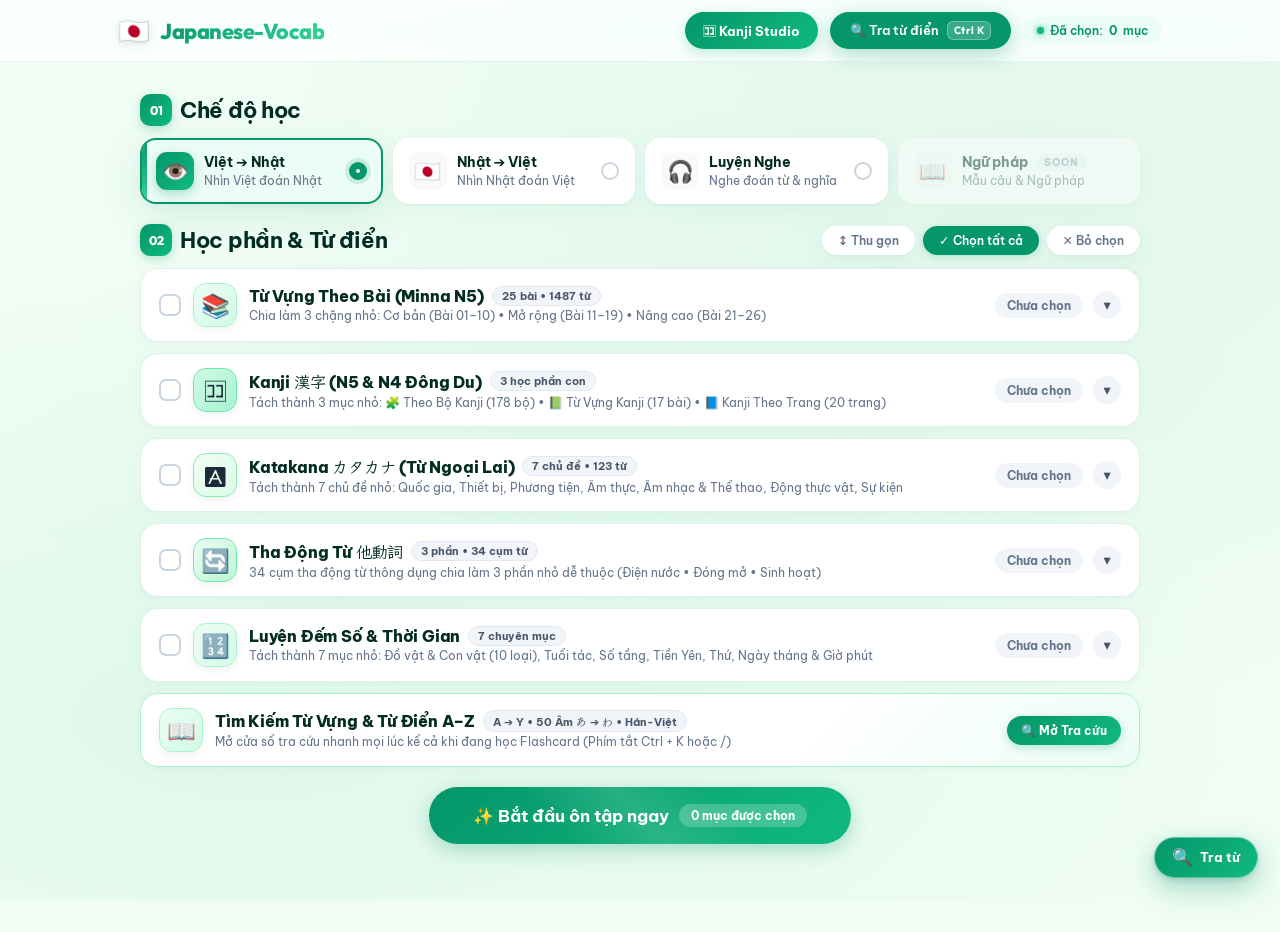
==== commit be412a8c: "feat: improve search bar" ====
--- a/index.html
+++ b/index.html
@@ -11,7 +11,7 @@
     <link href="https://fonts.googleapis.com/css2?family=Be+Vietnam+Pro:ital,wght@0,400;0,500;0,600;0,700;0,800;1,400&family=Klee+One:wght@400;600&family=Noto+Sans+JP:wght@400;500;700&family=Outfit:wght@500;600;700;800&display=swap" rel="stylesheet">
 
     <!-- Stylesheet -->
-    <link rel="stylesheet" href="css/style.css?v=20261119b">
+    <link rel="stylesheet" href="css/style.css?v=20261120">
 
     <!-- Vocabulary & Kanji Data Files -->
     <script src="js/data/chuong1.js?v=20260903"></script>
@@ -81,8 +81,9 @@
             <a href="kanji.html" class="nav-kanji-btn">
                 🈁 Kanji Studio
             </a>
-            <button type="button" class="nav-vocab-btn" onclick="openVocabSummaryModal()">
-                📖 Từ điển A–Z
+            <button type="button" class="nav-vocab-btn" onmousedown="if (typeof captureVocabSearchSelection === 'function') captureVocabSearchSelection()" onclick="openVocabSummaryModal(event)" title="Tra cứu từ vựng nhanh mọi lúc (Ctrl + K hoặc /)">
+                <span>🔍 Tra từ điển</span>
+                <kbd class="nav-kbd-hint">Ctrl K</kbd>
             </button>
             <div class="header-status" id="selected-count-badge">
                 <span class="status-dot"></span> Đã chọn: <strong id="count-num">0</strong> mục
@@ -208,7 +209,10 @@
         <div class="header-bar" id="flashcard-header">
             <button type="button" class="back-menu-btn" onclick="returnToMenu(event)">⬅ Menu chọn bài</button>
             <div class="progress" id="progress">Câu 0/0</div>
-            <button type="button" id="star-btn" class="star-btn" onclick="toggleMark(event)" title="Đánh dấu (Phím M)">☆</button>
+            <div class="flashcard-header-actions">
+                <button type="button" class="card-search-btn" onmousedown="event.stopPropagation(); if (typeof captureVocabSearchSelection === 'function') captureVocabSearchSelection()" ontouchstart="event.stopPropagation()" onclick="openVocabSummaryModal(event)" title="Tra nhanh từ vựng (Ctrl + K hoặc /)">🔍</button>
+                <button type="button" id="star-btn" class="star-btn" onclick="toggleMark(event)" title="Đánh dấu (Phím M)">☆</button>
+            </div>
         </div>
         
         <div id="flashcard-content">
@@ -344,9 +348,9 @@
 
 <!-- Application Core Scripts -->
 <script src="js/audio.js?v=20260908"></script>
-<script src="js/study.js?v=20261119b"></script>
-<script src="js/summary.js?v=20261119b"></script>
-<script src="js/app.js?v=20261119b"></script>
+<script src="js/study.js?v=20261120"></script>
+<script src="js/summary.js?v=20261120"></script>
+<script src="js/app.js?v=20261120"></script>
 
 </body>
 </html>
--- a/css/style.css
+++ b/css/style.css
@@ -1517,7 +1517,7 @@
     font-size: 0.85rem;
     font-weight: 600;
     box-shadow: 0 8px 30px rgba(0,0,0,0.2);
-    z-index: 2000;
+    z-index: 2500;
     opacity: 0;
     transition: all 0.35s cubic-bezier(0.68, -0.55, 0.265, 1.55);
     pointer-events: none;
@@ -3401,7 +3401,9 @@
 }
 
 .dict-chapter-select-wrap {
-    min-width: 220px;
+    flex: 0 1 250px;
+    min-width: 190px;
+    max-width: 260px;
 }
 
 .dict-chapter-select-wrap select {
@@ -3415,6 +3417,9 @@
     font-weight: 600;
     outline: none;
     cursor: pointer;
+    text-overflow: ellipsis;
+    overflow: hidden;
+    white-space: nowrap;
 }
 
 .dict-alphabet-bar,
@@ -3514,13 +3519,381 @@
     vertical-align: middle;
 }
 
-/* ── Responsive Adjustments for Compact Sessions ── */
+/* ── 18.8 Global Vocabulary Search Popup, Header Shortcut, Card Button & FAB ── */
+.nav-kbd-hint {
+    display: inline-flex;
+    align-items: center;
+    padding: 2px 6px;
+    margin-left: 2px;
+    border-radius: 6px;
+    background: rgba(255, 255, 255, 0.2);
+    border: 1px solid rgba(255, 255, 255, 0.28);
+    font-family: 'Outfit', var(--font-vietnamese);
+    font-size: 0.66rem;
+    font-weight: 700;
+    letter-spacing: 0.3px;
+    line-height: 1.2;
+    color: #ffffff;
+}
+
+.flashcard-header-actions {
+    display: inline-flex;
+    align-items: center;
+    gap: 8px;
+}
+
+.card-search-btn {
+    width: 36px;
+    height: 36px;
+    border-radius: 50%;
+    border: 1.5px solid #a7f3d0;
+    background: #ecfdf5;
+    color: var(--primary);
+    font-size: 0.98rem;
+    display: inline-flex;
+    align-items: center;
+    justify-content: center;
+    cursor: pointer;
+    transition: all 0.2s ease;
+    flex-shrink: 0;
+}
+
+.card-search-btn:hover {
+    background: var(--primary);
+    border-color: var(--primary);
+    color: #ffffff;
+    transform: translateY(-1px) scale(1.06);
+    box-shadow: 0 4px 12px rgba(5, 150, 105, 0.28);
+}
+
+.dict-session-launch-card {
+    cursor: pointer;
+    border-color: #a7f3d0;
+    background: linear-gradient(135deg, #ffffff 65%, #ecfdf5 100%);
+}
+
+.dict-session-launch-card:hover {
+    border-color: #059669;
+    box-shadow: 0 8px 24px rgba(5, 150, 105, 0.14);
+}
+
+.dict-launch-pill {
+    display: inline-flex;
+    align-items: center;
+    gap: 6px;
+    padding: 7px 14px;
+    border-radius: var(--radius-pill);
+    background: linear-gradient(135deg, #059669, #10b981);
+    color: #ffffff;
+    font-size: 0.76rem;
+    font-weight: 700;
+    white-space: nowrap;
+    box-shadow: 0 3px 10px rgba(5, 150, 105, 0.25);
+    transition: transform 0.2s ease, box-shadow 0.2s ease;
+}
+
+.dict-session-launch-card:hover .dict-launch-pill {
+    transform: translateY(-1px);
+    box-shadow: 0 5px 14px rgba(5, 150, 105, 0.34);
+}
+
+/* Universal Search Popup Modal Overlay */
+.vocab-popup-overlay {
+    z-index: 1500;
+    padding: 18px;
+    background: rgba(2, 44, 34, 0.42);
+    backdrop-filter: blur(7px);
+    -webkit-backdrop-filter: blur(7px);
+}
+
+.vocab-popup-overlay.is-fullscreen {
+    padding: 10px;
+}
+
+.vocab-popup-card {
+    max-width: 1080px;
+    width: 100%;
+    height: min(88vh, 840px);
+    max-height: calc(100vh - 36px);
+    border-radius: 22px;
+    border: 1.5px solid #a7f3d0;
+    background: #ffffff;
+    overflow: hidden;
+    display: flex;
+    flex-direction: column;
+    box-shadow: 0 28px 80px rgba(2, 44, 34, 0.28), 0 6px 20px rgba(5, 150, 105, 0.12);
+    transition: max-width 0.22s ease, height 0.22s ease, border-radius 0.22s ease;
+}
+
+.vocab-popup-card.is-fullscreen {
+    max-width: 100%;
+    width: 100%;
+    height: calc(100vh - 20px);
+    max-height: calc(100vh - 20px);
+    border-radius: 16px;
+}
+
+.vocab-popup-header {
+    padding: 14px 20px;
+    display: flex;
+    align-items: center;
+    justify-content: space-between;
+    gap: 12px;
+    background: linear-gradient(135deg, #f0fdf4 0%, #ffffff 70%);
+    border-bottom: 1px solid #d1fae5;
+    flex-shrink: 0;
+}
+
+.vocab-popup-icon {
+    width: 40px;
+    height: 40px;
+    font-size: 1.25rem;
+    border-radius: 12px;
+    background: #d1fae5;
+    border: 1px solid #a7f3d0;
+    flex-shrink: 0;
+}
+
+.vocab-popup-header .modal-heading {
+    font-size: 1.08rem;
+    line-height: 1.25;
+}
+
+.vocab-popup-header .modal-subheading {
+    font-size: 0.74rem;
+    margin-top: 1px;
+}
+
+.vocab-popup-header-actions {
+    display: inline-flex;
+    align-items: center;
+    gap: 8px;
+    flex-shrink: 0;
+}
+
+.vocab-popup-controls {
+    padding: 12px 20px 10px;
+    display: flex;
+    flex-direction: column;
+    gap: 9px;
+    background: #ffffff;
+    border-bottom: 1px solid #e2f5ec;
+    flex-shrink: 0;
+}
+
+.vocab-popup-table-wrap {
+    flex: 1;
+    min-height: 0;
+    overflow-y: auto;
+    background: #ffffff;
+}
+
+.vocab-popup-table-wrap .vocab-data-table th {
+    padding: 11px 16px;
+    background: #f8faf9;
+    border-bottom: 1.5px solid #d1fae5;
+}
+
+.vocab-popup-table-wrap .vocab-data-table td {
+    padding: 11px 16px;
+}
+
+.vocab-reset-filter-btn {
+    margin-top: 14px;
+    padding: 8px 16px;
+    background: #ecfdf5;
+    border: 1px solid #6ee7b7;
+    color: #047857;
+    font-weight: 700;
+}
+
+.vocab-reset-filter-btn:hover {
+    background: #059669;
+    border-color: #059669;
+    color: #ffffff;
+}
+
+/* Global Floating Quick-Search Action Button (FAB) */
+.global-search-fab {
+    position: fixed;
+    right: 22px;
+    bottom: 22px;
+    z-index: 1200;
+    display: inline-flex;
+    align-items: center;
+    gap: 7px;
+    padding: 11px 17px;
+    border-radius: var(--radius-pill);
+    border: 1.5px solid rgba(255, 255, 255, 0.35);
+    background: linear-gradient(135deg, #059669 0%, #10b981 100%);
+    color: #ffffff;
+    font-family: var(--font-vietnamese);
+    font-size: 0.84rem;
+    font-weight: 700;
+    cursor: pointer;
+    box-shadow: 0 10px 28px rgba(5, 150, 105, 0.35), 0 2px 6px rgba(2, 44, 34, 0.14);
+    transition: transform 0.22s cubic-bezier(0.22, 1, 0.36, 1), box-shadow 0.22s ease, opacity 0.2s ease;
+}
+
+.global-search-fab:hover {
+    transform: translateY(-2px) scale(1.03);
+    box-shadow: 0 14px 34px rgba(5, 150, 105, 0.45), 0 4px 10px rgba(2, 44, 34, 0.16);
+}
+
+.global-search-fab:active {
+    transform: translateY(0) scale(0.97);
+}
+
+.global-search-fab.is-hidden {
+    opacity: 0;
+    pointer-events: none;
+    transform: scale(0.85) translateY(10px);
+}
+
+.gsf-icon {
+    font-size: 1.05rem;
+    line-height: 1;
+}
+
+.gsf-label {
+    line-height: 1;
+}
+
+/* ── Responsive Adjustments for Compact Sessions & Universal Search Popup ── */
 @media (max-width: 860px) {
     .mode-grid-compact {
         grid-template-columns: repeat(2, 1fr);
     }
     .subsessions-grid-3 {
         grid-template-columns: 1fr;
+    }
+    .nav-kbd-hint {
+        display: none;
+    }
+}
+
+@media (max-width: 680px) {
+    .vocab-popup-overlay {
+        padding: 8px;
+    }
+    .vocab-popup-card {
+        height: calc(100dvh - 16px);
+        max-height: calc(100dvh - 16px);
+        border-radius: 18px;
+    }
+    .vocab-popup-header {
+        padding: 11px 14px;
+    }
+    .vocab-popup-icon {
+        width: 34px;
+        height: 34px;
+        font-size: 1.05rem;
+    }
+    .vocab-popup-header .modal-heading {
+        font-size: 0.96rem;
+    }
+    .vocab-popup-header .modal-subheading {
+        display: none;
+    }
+    .vocab-popup-header-actions .dict-fs-btn {
+        display: none;
+    }
+    .vocab-popup-controls {
+        padding: 10px 12px 8px;
+        gap: 7px;
+    }
+    .dict-search-box {
+        min-width: 100%;
+    }
+    .dict-precision-switch {
+        width: 100%;
+        justify-content: stretch;
+    }
+    .dict-prec-btn {
+        flex: 1;
+        text-align: center;
+    }
+    .dict-order-tabs-bar {
+        padding: 6px 8px;
+        gap: 7px;
+    }
+    .dict-order-tabs {
+        width: 100%;
+        flex-wrap: nowrap;
+        overflow-x: auto;
+        scrollbar-width: none;
+        -webkit-overflow-scrolling: touch;
+    }
+    .dict-order-tabs::-webkit-scrollbar,
+    .dict-alphabet-bar::-webkit-scrollbar,
+    .dict-subkana-bar::-webkit-scrollbar {
+        display: none;
+        height: 0;
+    }
+    .dict-order-tab {
+        white-space: nowrap;
+        flex-shrink: 0;
+        padding: 5px 10px;
+        font-size: 0.72rem;
+    }
+    .dict-chapter-select-wrap {
+        width: 100%;
+        min-width: 0;
+        max-width: 100%;
+        flex: 1 1 100%;
+    }
+    .dict-alphabet-bar,
+    .dict-subkana-bar {
+        flex-wrap: nowrap;
+        overflow-x: auto;
+        scrollbar-width: none;
+        padding: 6px 8px;
+        -webkit-overflow-scrolling: touch;
+    }
+    .dict-idx-pill {
+        flex-shrink: 0;
+    }
+    .dict-actions-strip {
+        gap: 6px;
+    }
+    .dict-actions-strip .toolbar-actions {
+        display: flex;
+        width: 100%;
+        justify-content: flex-start;
+        margin-left: 0;
+        flex-wrap: nowrap;
+        gap: 6px;
+        overflow-x: auto;
+        scrollbar-width: none;
+    }
+    .dict-actions-strip .toolbar-actions::-webkit-scrollbar {
+        display: none;
+        height: 0;
+    }
+    .dict-actions-strip .btn-md-export,
+    .dict-actions-strip .btn-md-copy {
+        padding: 6px 10px;
+        font-size: 0.71rem;
+        flex-shrink: 0;
+    }
+    .vocab-popup-table-wrap .vocab-data-table th:first-child,
+    .vocab-popup-table-wrap .vocab-data-table td.td-index {
+        display: none;
+    }
+    .vocab-popup-table-wrap .vocab-data-table th,
+    .vocab-popup-table-wrap .vocab-data-table td {
+        padding: 9px 10px;
+    }
+    .global-search-fab {
+        right: 14px;
+        bottom: 14px;
+        padding: 12px;
+        width: 48px;
+        height: 48px;
+        justify-content: center;
+    }
+    .global-search-fab .gsf-label {
+        display: none;
     }
 }
 
